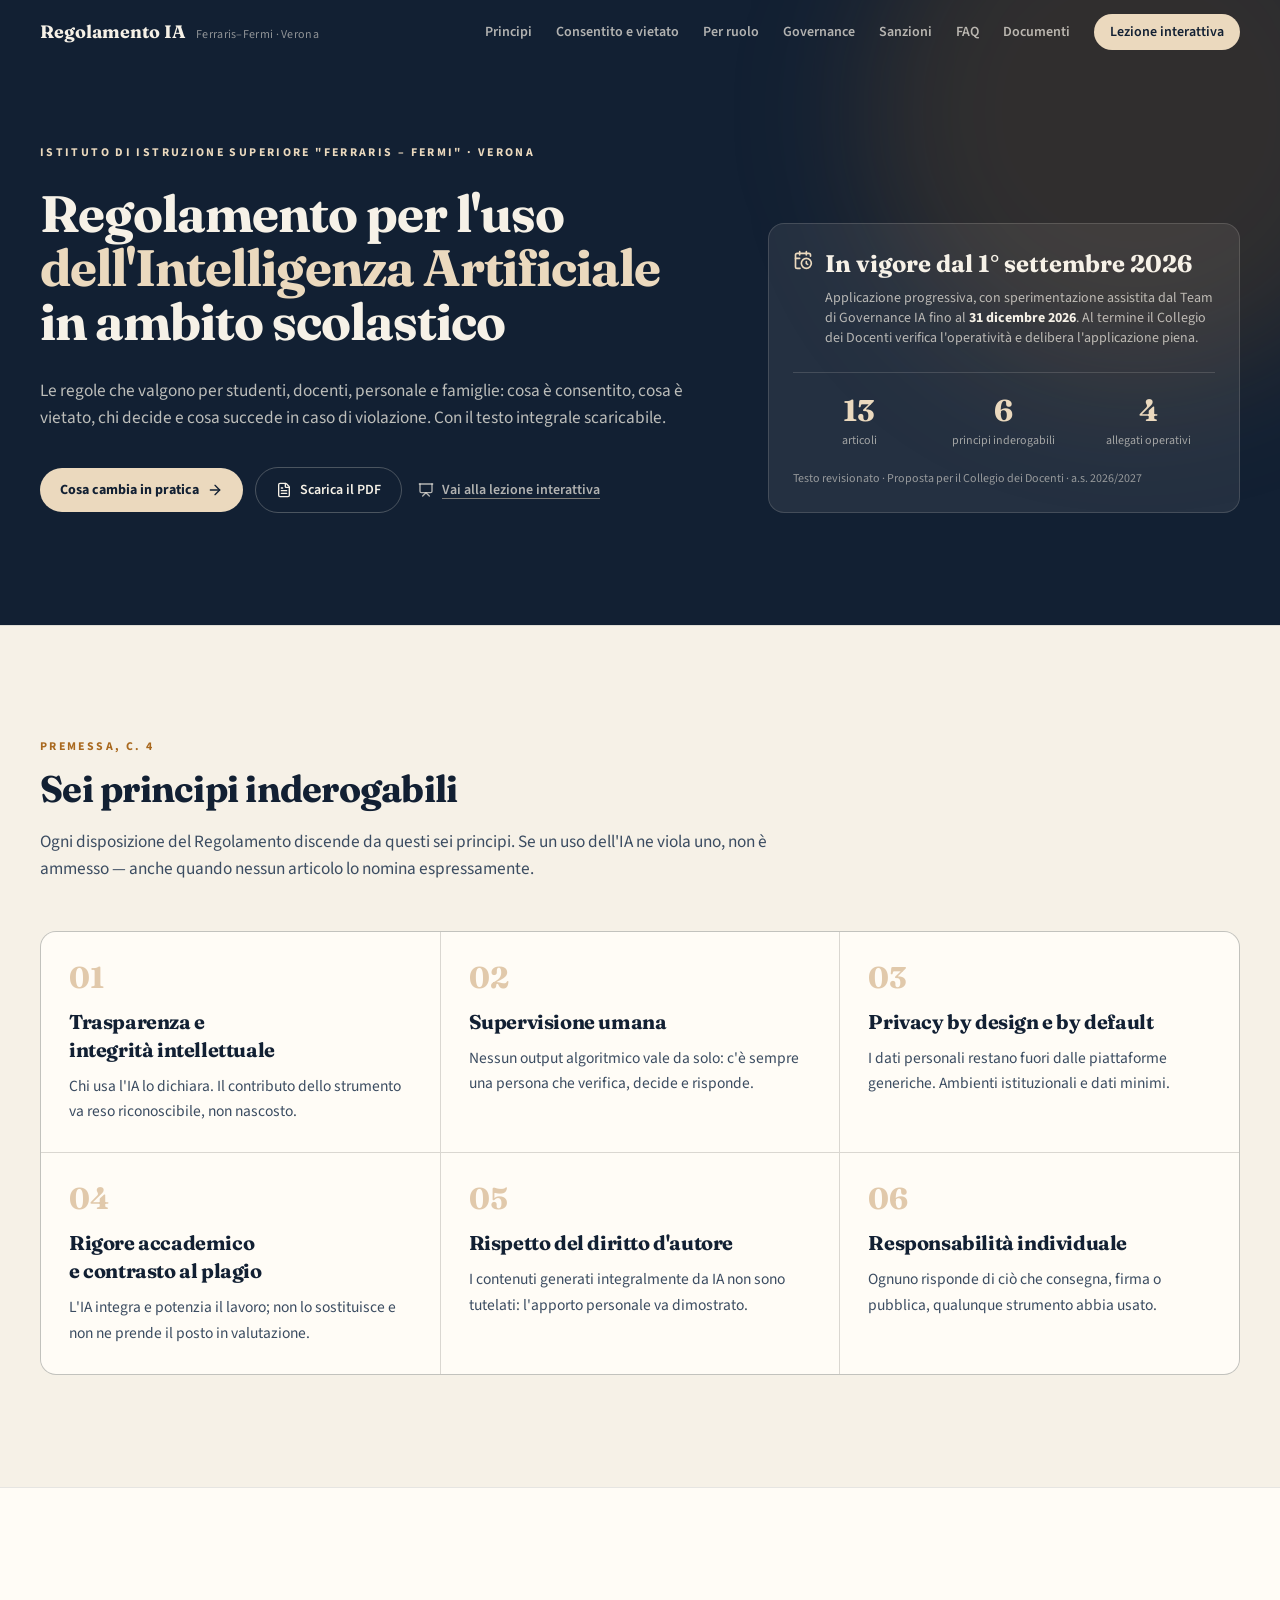
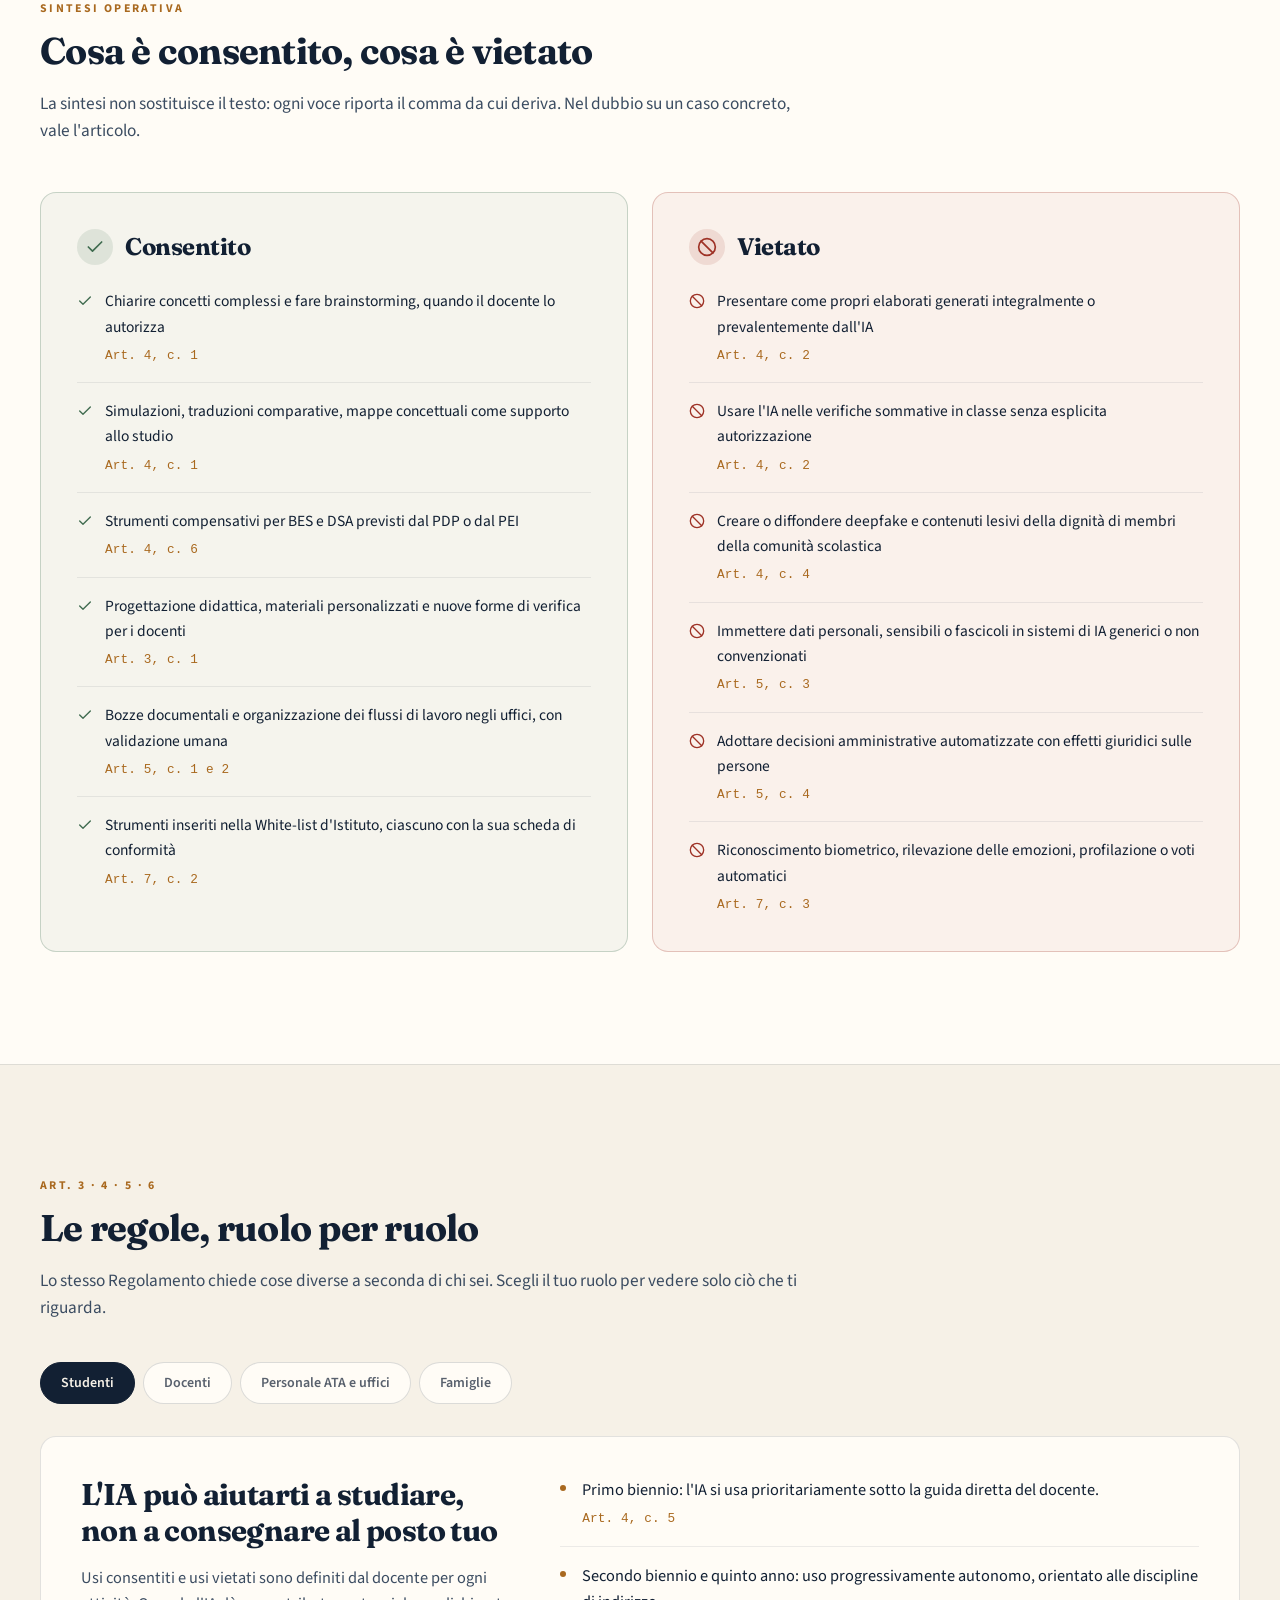
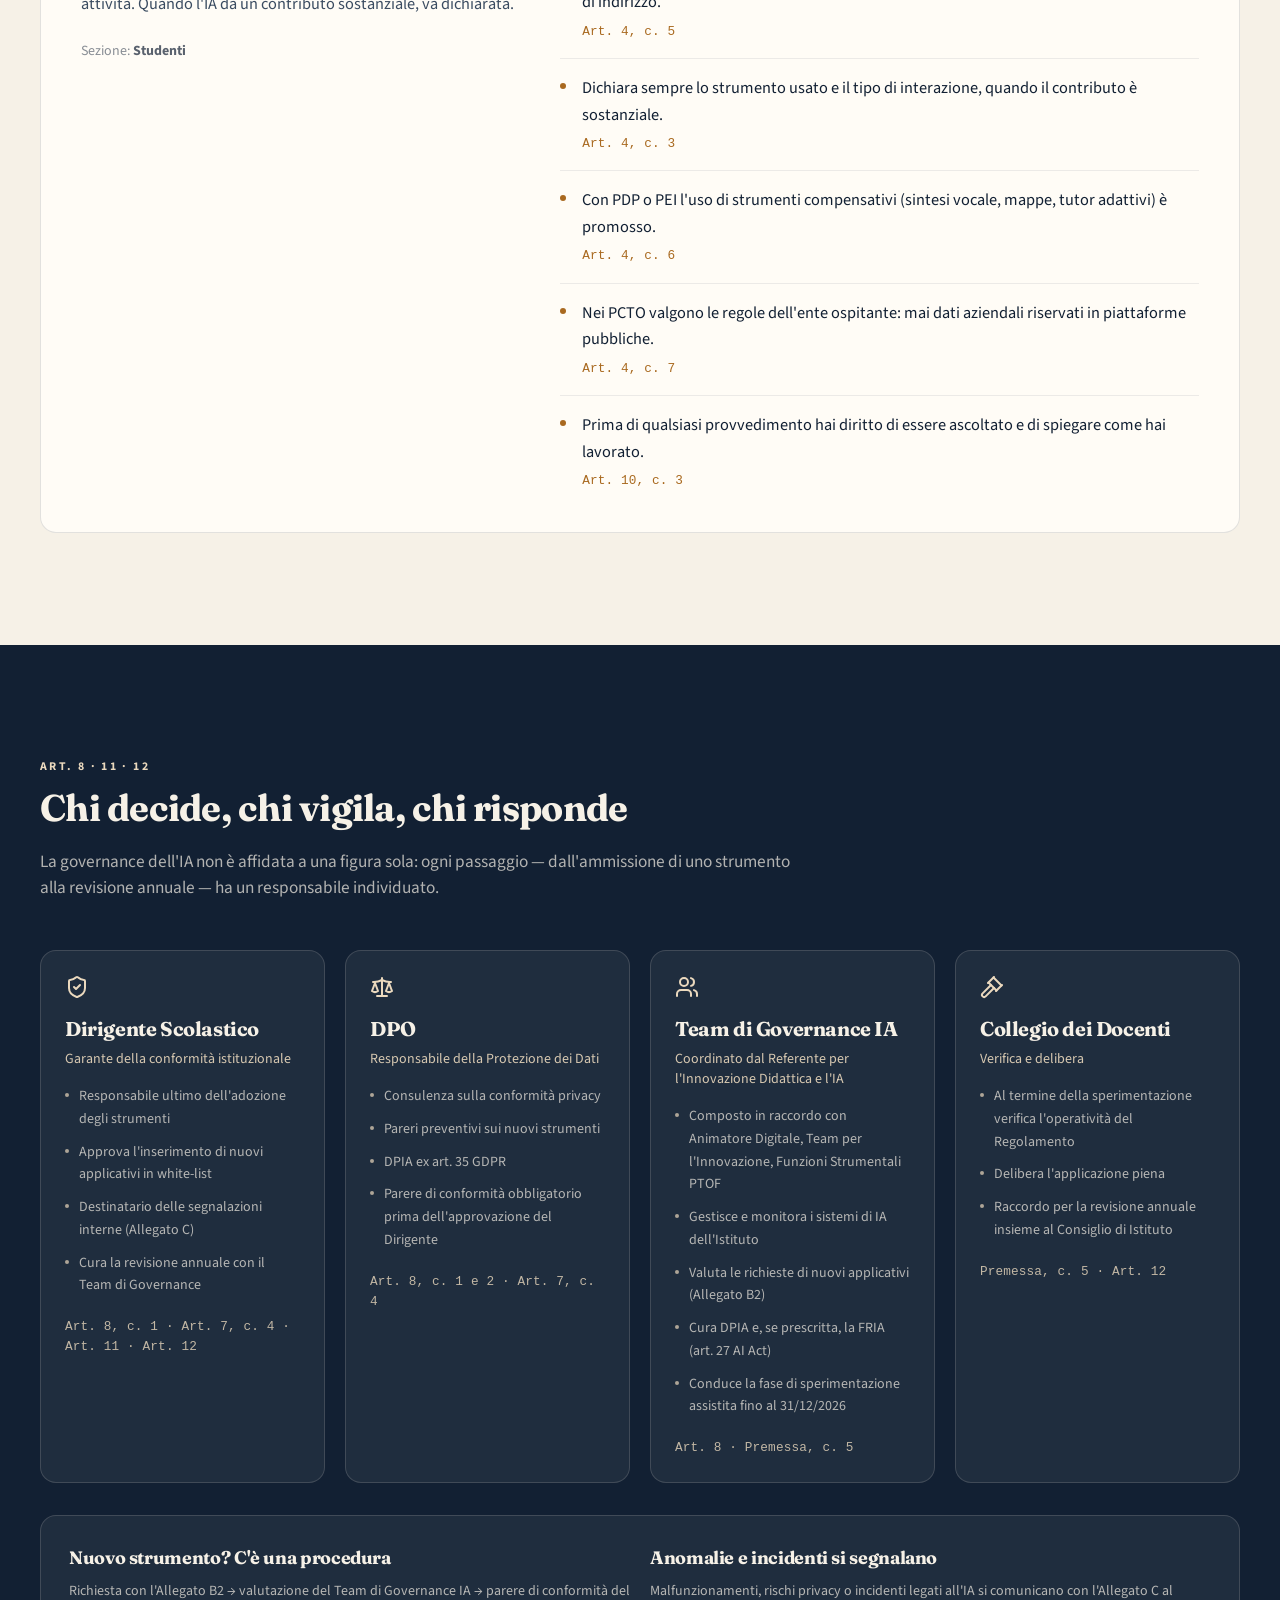
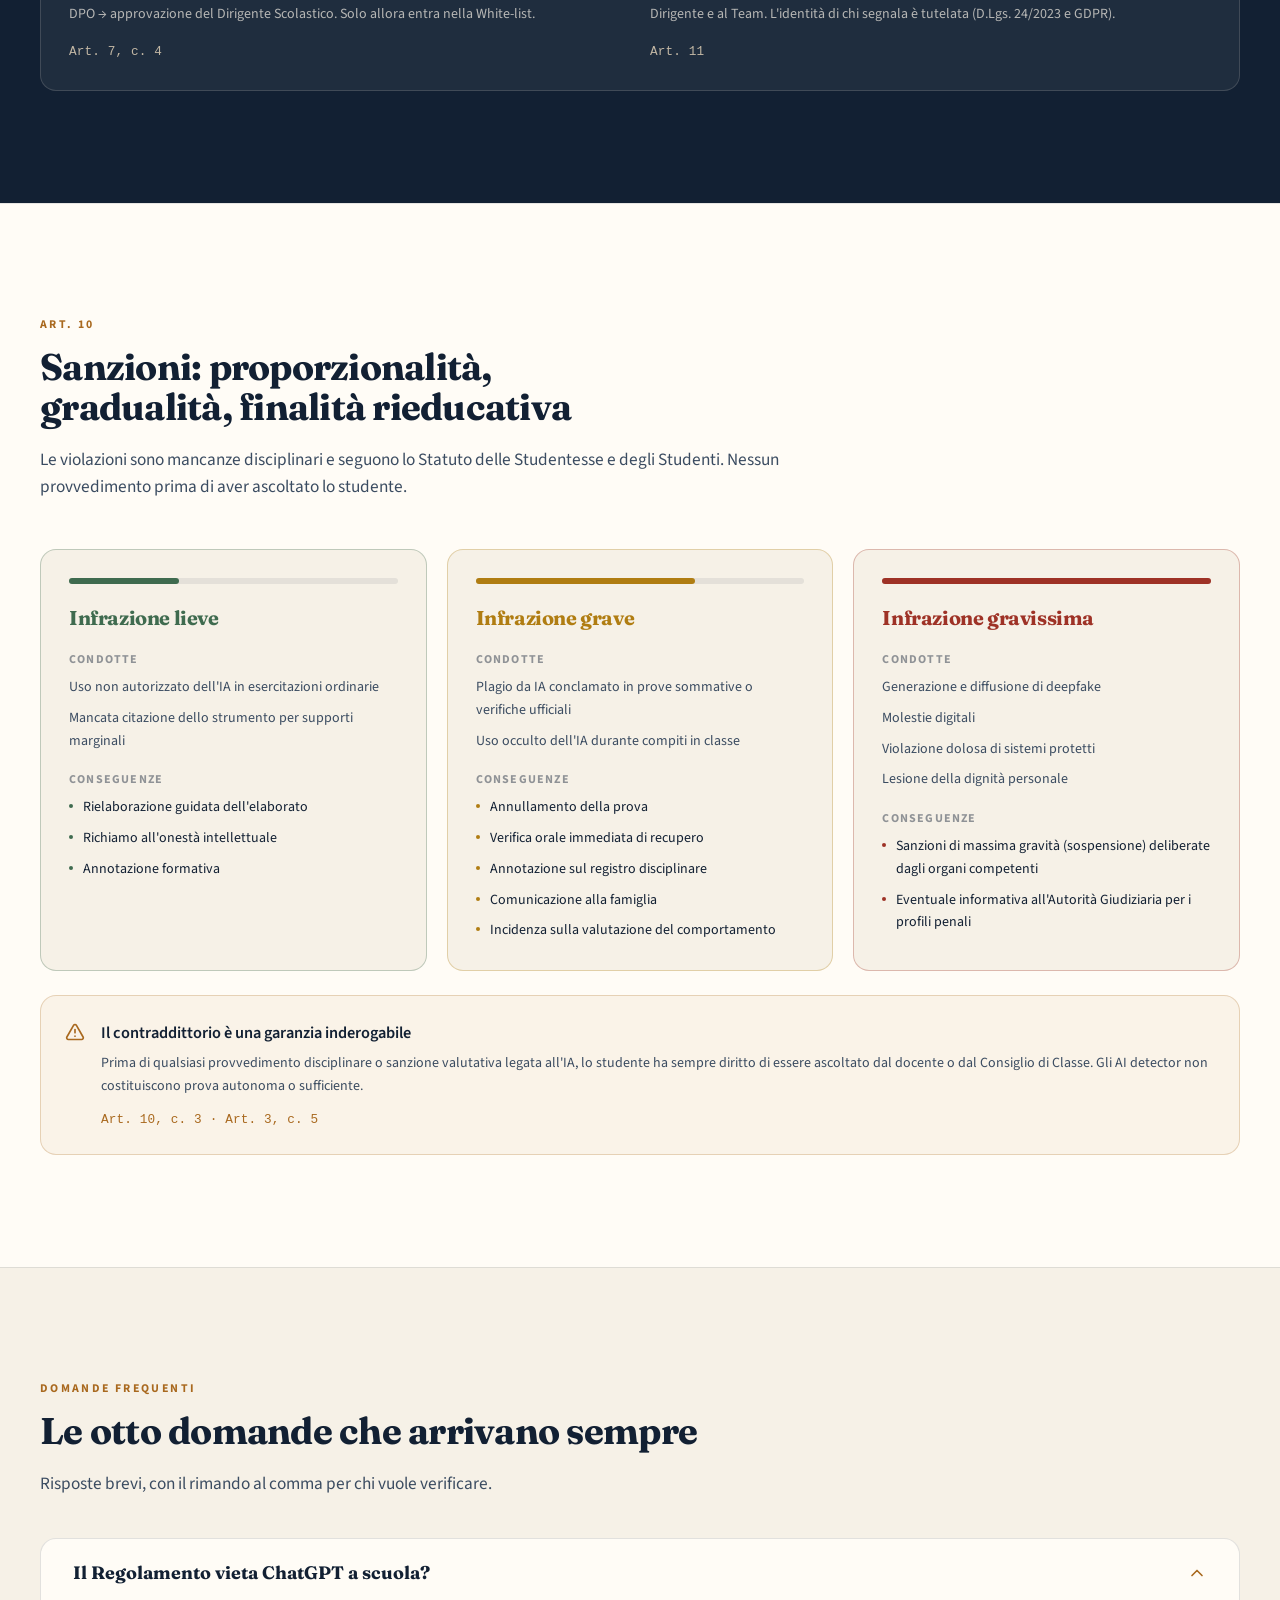
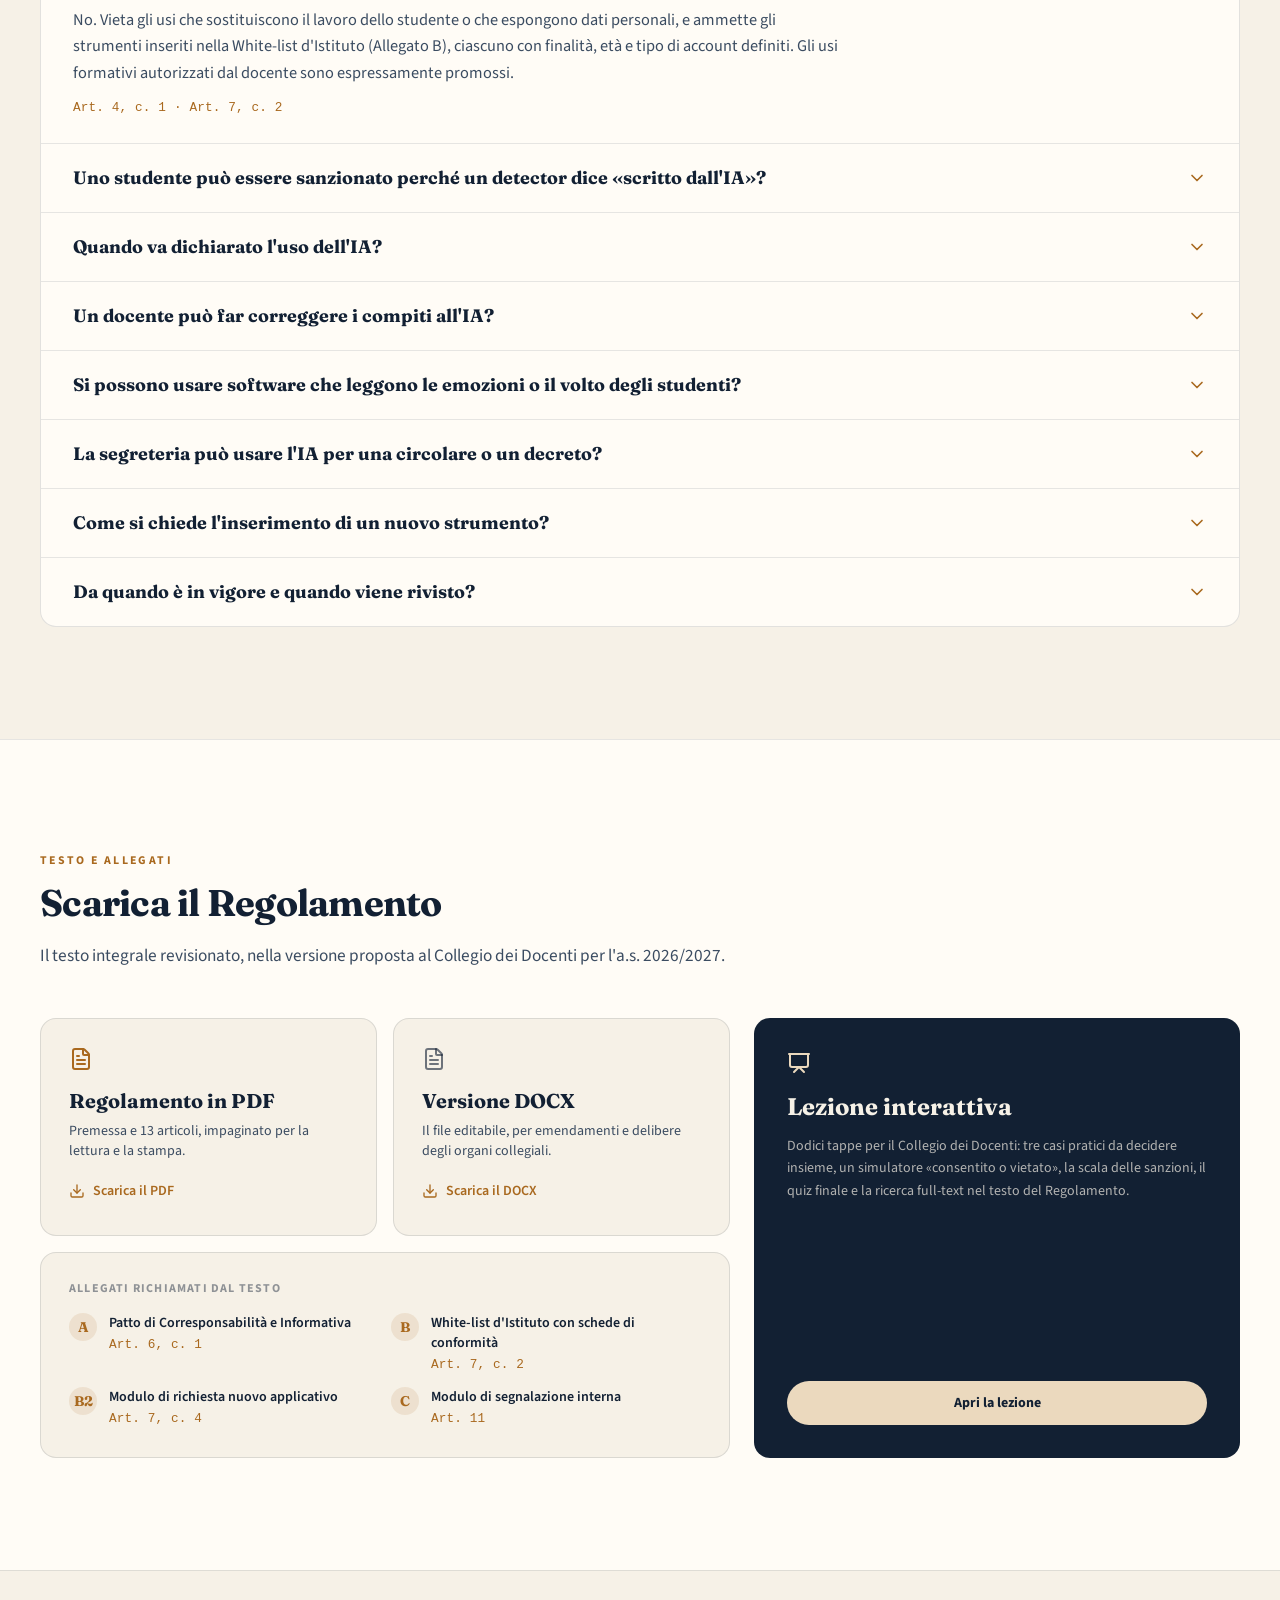
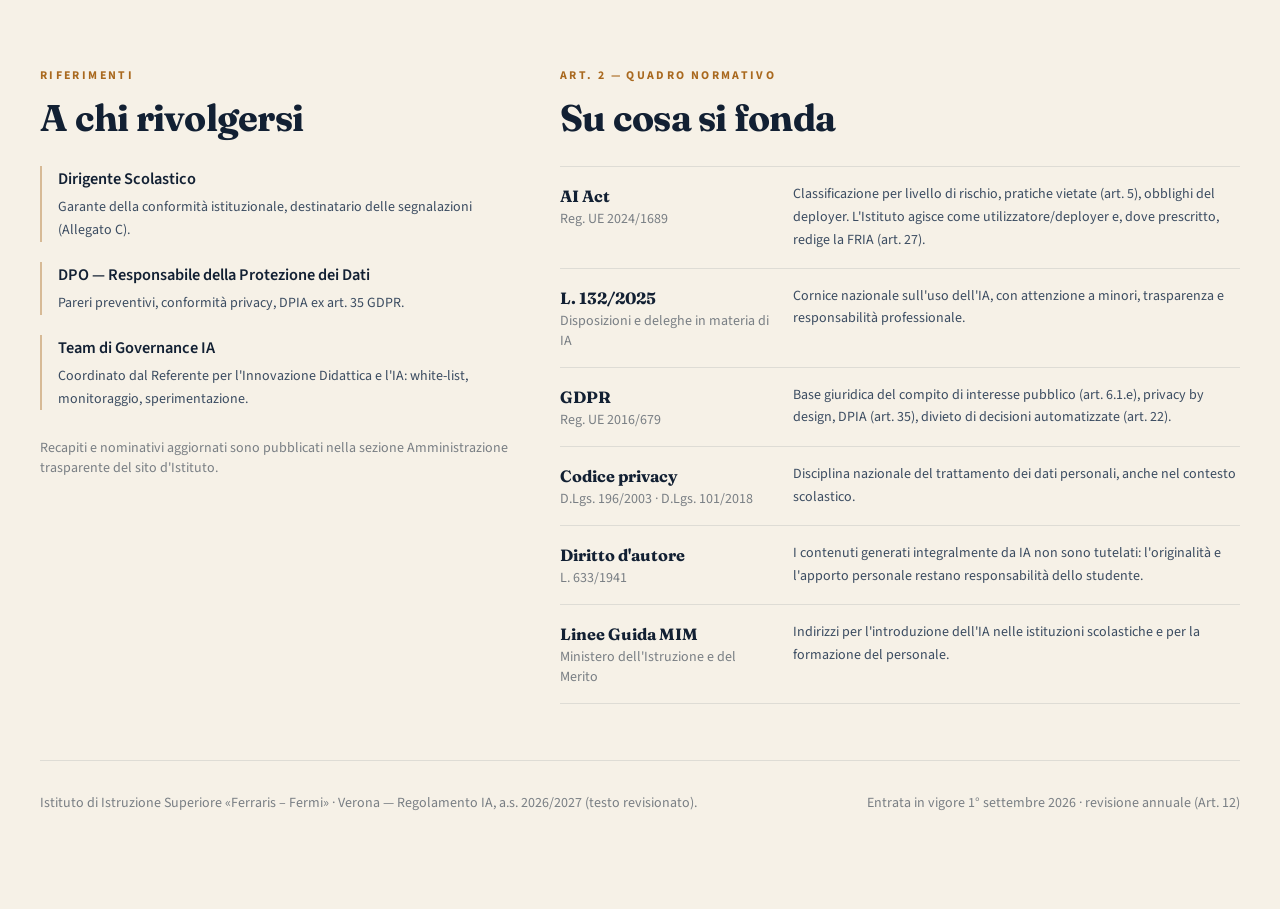
==== index.html @ e959234b "Fix asset paths for GitHub Pages" ====
<!DOCTYPE html><html lang="it"><head>
		<meta charset="UTF-8">
		<meta name="viewport" content="width=device-width, initial-scale=1.0">
		<link rel="icon" href="./favicon.ico">
		<meta property="og:image" content="./og-image.png">
		<meta name="description" content="Lezione interattiva sul Regolamento per l'uso dei sistemi di Intelligenza Artificiale — IIS Ferraris–Fermi, Verona">
		<link rel="preconnect" href="https://fonts.googleapis.com">
		<link rel="preconnect" href="https://fonts.gstatic.com" crossorigin="">
		<link href="https://fonts.googleapis.com/css2?family=Fraunces:opsz,wght@9..144,600;9..144,700;9..144,800&amp;family=Source+Sans+3:ital,wght@0,400;0,600;0,700;1,400&amp;display=swap" rel="stylesheet">
		<title>Regolamento IA in pratica — IIS Ferraris–Fermi</title>
		<script type="module" crossorigin="" src="./assets/index-Dj14GTsh.js"></script>
		<link rel="stylesheet" crossorigin="" href="./assets/index-ComXZmFd.css">
	<script defer="" src="./runable.js" data-hostname="regolam-waibk0n-website" data-url="https://r.lilstts.com/events"></script></head>
	<body>
		<div id="root"></div>
	

</body></html>
---- assets/index-ComXZmFd.css ----
@layer properties{@supports (((-webkit-hyphens:none)) and (not (margin-trim:inline))) or ((-moz-orient:inline) and (not (color:rgb(from red r g b)))){*,:before,:after,::backdrop{--tw-rotate-x:initial;--tw-rotate-y:initial;--tw-rotate-z:initial;--tw-skew-x:initial;--tw-skew-y:initial;--tw-space-y-reverse:0;--tw-divide-y-reverse:0;--tw-border-style:solid;--tw-leading:initial;--tw-font-weight:initial;--tw-tracking:initial;--tw-shadow:0 0 #0000;--tw-shadow-color:initial;--tw-shadow-alpha:100%;--tw-inset-shadow:0 0 #0000;--tw-inset-shadow-color:initial;--tw-inset-shadow-alpha:100%;--tw-ring-color:initial;--tw-ring-shadow:0 0 #0000;--tw-inset-ring-color:initial;--tw-inset-ring-shadow:0 0 #0000;--tw-ring-inset:initial;--tw-ring-offset-width:0px;--tw-ring-offset-color:#fff;--tw-ring-offset-shadow:0 0 #0000;--tw-outline-style:solid;--tw-blur:initial;--tw-brightness:initial;--tw-contrast:initial;--tw-grayscale:initial;--tw-hue-rotate:initial;--tw-invert:initial;--tw-opacity:initial;--tw-saturate:initial;--tw-sepia:initial;--tw-drop-shadow:initial;--tw-drop-shadow-color:initial;--tw-drop-shadow-alpha:100%;--tw-drop-shadow-size:initial;--tw-backdrop-blur:initial;--tw-backdrop-brightness:initial;--tw-backdrop-contrast:initial;--tw-backdrop-grayscale:initial;--tw-backdrop-hue-rotate:initial;--tw-backdrop-invert:initial;--tw-backdrop-opacity:initial;--tw-backdrop-saturate:initial;--tw-backdrop-sepia:initial;--tw-duration:initial;--tw-translate-x:0;--tw-translate-y:0;--tw-translate-z:0;--tw-animation-delay:0s;--tw-animation-direction:normal;--tw-animation-duration:initial;--tw-animation-fill-mode:none;--tw-animation-iteration-count:1;--tw-enter-blur:0;--tw-enter-opacity:1;--tw-enter-rotate:0;--tw-enter-scale:1;--tw-enter-translate-x:0;--tw-enter-translate-y:0;--tw-exit-blur:0;--tw-exit-opacity:1;--tw-exit-rotate:0;--tw-exit-scale:1;--tw-exit-translate-x:0;--tw-exit-translate-y:0}}}@layer theme{:root,:host{--font-sans:"Source Sans 3", ui-sans-serif, system-ui, sans-serif;--font-mono:ui-monospace, SFMono-Regular, Menlo, Monaco, Consolas, "Liberation Mono", "Courier New", monospace;--color-white:#fff;--spacing:.25rem;--container-md:28rem;--container-2xl:42rem;--container-3xl:48rem;--container-7xl:80rem;--text-xs:.75rem;--text-xs--line-height:calc(1 / .75);--text-sm:.875rem;--text-sm--line-height:calc(1.25 / .875);--text-base:1rem;--text-base--line-height: 1.5 ;--text-lg:1.125rem;--text-lg--line-height:calc(1.75 / 1.125);--text-xl:1.25rem;--text-xl--line-height:calc(1.75 / 1.25);--text-2xl:1.5rem;--text-2xl--line-height:calc(2 / 1.5);--text-3xl:1.875rem;--text-3xl--line-height: 1.2 ;--font-weight-medium:500;--font-weight-semibold:600;--font-weight-bold:700;--tracking-wide:.025em;--tracking-wider:.05em;--tracking-widest:.1em;--leading-tight:1.25;--leading-relaxed:1.625;--radius-md:.375rem;--radius-lg:.5rem;--radius-xl:.75rem;--radius-2xl:1rem;--blur-sm:8px;--blur-md:12px;--blur-3xl:64px;--default-transition-duration:.15s;--default-transition-timing-function:cubic-bezier(.4, 0, .2, 1);--default-font-family:var(--font-sans);--default-mono-font-family:var(--font-mono);--color-ink:#122033;--color-ink-soft:#3b4c61;--color-paper:#f6f1e7;--color-paper-raised:#fffcf6;--color-brass:#a9691f;--color-brass-soft:#ebd9be;--color-sage:#3f6b4f;--color-clay:#9e3226;--color-amber:#b07d12;--font-display:"Fraunces", ui-serif, Georgia, serif}}@layer base{*,:after,:before,::backdrop{box-sizing:border-box;border:0 solid;margin:0;padding:0}::file-selector-button{box-sizing:border-box;border:0 solid;margin:0;padding:0}html,:host{-webkit-text-size-adjust:100%;tab-size:4;line-height:1.5;font-family:var(--default-font-family,ui-sans-serif, system-ui, sans-serif, "Apple Color Emoji", "Segoe UI Emoji", "Segoe UI Symbol", "Noto Color Emoji");font-feature-settings:var(--default-font-feature-settings,normal);font-variation-settings:var(--default-font-variation-settings,normal);-webkit-tap-highlight-color:transparent}hr{height:0;color:inherit;border-top-width:1px}abbr:where([title]){-webkit-text-decoration:underline dotted;text-decoration:underline dotted}h1,h2,h3,h4,h5,h6{font-size:inherit;font-weight:inherit}a{color:inherit;-webkit-text-decoration:inherit;text-decoration:inherit}b,strong{font-weight:bolder}code,kbd,samp,pre{font-family:var(--default-mono-font-family,ui-monospace, SFMono-Regular, Menlo, Monaco, Consolas, "Liberation Mono", "Courier New", monospace);font-feature-settings:var(--default-mono-font-feature-settings,normal);font-variation-settings:var(--default-mono-font-variation-settings,normal);font-size:1em}small{font-size:80%}sub,sup{vertical-align:baseline;font-size:75%;line-height:0;position:relative}sub{bottom:-.25em}sup{top:-.5em}table{text-indent:0;border-color:inherit;border-collapse:collapse}:-moz-focusring{outline:auto}progress{vertical-align:baseline}summary{display:list-item}ol,ul,menu{list-style:none}img,svg,video,canvas,audio,iframe,embed,object{vertical-align:middle;display:block}img,video{max-width:100%;height:auto}button,input,select,optgroup,textarea{font:inherit;font-feature-settings:inherit;font-variation-settings:inherit;letter-spacing:inherit;color:inherit;opacity:1;background-color:#0000;border-radius:0}::file-selector-button{font:inherit;font-feature-settings:inherit;font-variation-settings:inherit;letter-spacing:inherit;color:inherit;opacity:1;background-color:#0000;border-radius:0}:where(select:is([multiple],[size])) optgroup{font-weight:bolder}:where(select:is([multiple],[size])) optgroup option{padding-inline-start:20px}::file-selector-button{margin-inline-end:4px}::placeholder{opacity:1}@supports (not ((-webkit-appearance:-apple-pay-button))) or (contain-intrinsic-size:1px){::placeholder{color:currentColor}@supports (color:color-mix(in lab,red,red)){::placeholder{color:color-mix(in oklab,currentcolor 50%,transparent)}}}textarea{resize:vertical}::-webkit-search-decoration{-webkit-appearance:none}::-webkit-date-and-time-value{min-height:1lh;text-align:inherit}::-webkit-datetime-edit{display:inline-flex}::-webkit-datetime-edit-fields-wrapper{padding:0}::-webkit-datetime-edit{padding-block:0}::-webkit-datetime-edit-year-field{padding-block:0}::-webkit-datetime-edit-month-field{padding-block:0}::-webkit-datetime-edit-day-field{padding-block:0}::-webkit-datetime-edit-hour-field{padding-block:0}::-webkit-datetime-edit-minute-field{padding-block:0}::-webkit-datetime-edit-second-field{padding-block:0}::-webkit-datetime-edit-millisecond-field{padding-block:0}::-webkit-datetime-edit-meridiem-field{padding-block:0}::-webkit-calendar-picker-indicator{line-height:1}:-moz-ui-invalid{box-shadow:none}button,input:where([type=button],[type=reset],[type=submit]){appearance:button}::file-selector-button{appearance:button}::-webkit-inner-spin-button{height:auto}::-webkit-outer-spin-button{height:auto}[hidden]:where(:not([hidden=until-found])){display:none!important}*{border-color:#1220331f}@supports (color:color-mix(in lab,red,red)){*{border-color:color-mix(in oklab,var(--color-ink) 12%,transparent)}}html,body,#root{height:100%}body{background-color:var(--color-paper);color:var(--color-ink);font-family:var(--font-sans);-webkit-font-smoothing:antialiased;font-size:clamp(1.02rem,1.1vw,1.28rem);line-height:1.55}h1,h2,h3{font-family:var(--font-display);letter-spacing:-.015em;text-wrap:balance;font-weight:700;line-height:1.04}button{cursor:pointer}::selection{background:var(--color-brass-soft)}}@layer components;@layer utilities{.pointer-events-none{pointer-events:none}.visible{visibility:visible}.sr-only{clip-path:inset(50%);white-space:nowrap;border-width:0;width:1px;height:1px;margin:-1px;padding:0;position:absolute;overflow:hidden}.absolute{position:absolute}.fixed{position:fixed}.relative{position:relative}.static{position:static}.inset-0{inset:calc(var(--spacing) * 0)}.inset-x-0{inset-inline:calc(var(--spacing) * 0)}.start{inset-inline-start:var(--spacing)}.-top-40{top:calc(var(--spacing) * -40)}.top-0{top:calc(var(--spacing) * 0)}.-right-32{right:calc(var(--spacing) * -32)}.z-10{z-index:10}.z-20{z-index:20}.z-30{z-index:30}.z-50{z-index:50}.z-60{z-index:60}.mx-auto{margin-inline:auto}.mt-0\.5{margin-top:calc(var(--spacing) * .5)}.mt-1{margin-top:calc(var(--spacing) * 1)}.mt-1\.5{margin-top:calc(var(--spacing) * 1.5)}.mt-2{margin-top:calc(var(--spacing) * 2)}.mt-2\.5{margin-top:calc(var(--spacing) * 2.5)}.mt-3{margin-top:calc(var(--spacing) * 3)}.mt-4{margin-top:calc(var(--spacing) * 4)}.mt-5{margin-top:calc(var(--spacing) * 5)}.mt-6{margin-top:calc(var(--spacing) * 6)}.mt-7{margin-top:calc(var(--spacing) * 7)}.mt-8{margin-top:calc(var(--spacing) * 8)}.mt-9{margin-top:calc(var(--spacing) * 9)}.mt-10{margin-top:calc(var(--spacing) * 10)}.mt-12{margin-top:calc(var(--spacing) * 12)}.mt-14{margin-top:calc(var(--spacing) * 14)}.mb-1\.5{margin-bottom:calc(var(--spacing) * 1.5)}.mb-4{margin-bottom:calc(var(--spacing) * 4)}.block{display:block}.flex{display:flex}.grid{display:grid}.hidden{display:none}.inline-flex{display:inline-flex}.size-1{width:calc(var(--spacing) * 1);height:calc(var(--spacing) * 1)}.size-1\.5{width:calc(var(--spacing) * 1.5);height:calc(var(--spacing) * 1.5)}.size-3\.5{width:calc(var(--spacing) * 3.5);height:calc(var(--spacing) * 3.5)}.size-4{width:calc(var(--spacing) * 4);height:calc(var(--spacing) * 4)}.size-5{width:calc(var(--spacing) * 5);height:calc(var(--spacing) * 5)}.size-6{width:calc(var(--spacing) * 6);height:calc(var(--spacing) * 6)}.size-7{width:calc(var(--spacing) * 7);height:calc(var(--spacing) * 7)}.size-8{width:calc(var(--spacing) * 8);height:calc(var(--spacing) * 8)}.size-9{width:calc(var(--spacing) * 9);height:calc(var(--spacing) * 9)}.size-10{width:calc(var(--spacing) * 10);height:calc(var(--spacing) * 10)}.size-\[34rem\]{width:34rem;height:34rem}.h-1\.5{height:calc(var(--spacing) * 1.5)}.h-3{height:calc(var(--spacing) * 3)}.h-8{height:calc(var(--spacing) * 8)}.h-9{height:calc(var(--spacing) * 9)}.h-10{height:calc(var(--spacing) * 10)}.h-full{height:100%}.max-h-full{max-height:100%}.min-h-full{min-height:100%}.min-h-screen{min-height:100vh}.w-1\/3{width:33.3333%}.w-2\/3{width:66.6667%}.w-7{width:calc(var(--spacing) * 7)}.w-full{width:100%}.max-w-2xl{max-width:var(--container-2xl)}.max-w-3xl{max-width:var(--container-3xl)}.max-w-7xl{max-width:var(--container-7xl)}.max-w-\[1200px\]{max-width:1200px}.max-w-md{max-width:var(--container-md)}.flex-1{flex:1}.flex-shrink{flex-shrink:1}.shrink-0{flex-shrink:0}.rotate-180{rotate:180deg}.transform{transform:var(--tw-rotate-x,) var(--tw-rotate-y,) var(--tw-rotate-z,) var(--tw-skew-x,) var(--tw-skew-y,)}.cursor-default{cursor:default}.grid-cols-3{grid-template-columns:repeat(3,minmax(0,1fr))}.flex-col{flex-direction:column}.flex-wrap{flex-wrap:wrap}.place-items-center{place-items:center}.items-baseline{align-items:baseline}.items-center{align-items:center}.items-start{align-items:flex-start}.justify-between{justify-content:space-between}.justify-center{justify-content:center}.justify-end{justify-content:flex-end}.gap-1\.5{gap:calc(var(--spacing) * 1.5)}.gap-2{gap:calc(var(--spacing) * 2)}.gap-2\.5{gap:calc(var(--spacing) * 2.5)}.gap-3{gap:calc(var(--spacing) * 3)}.gap-4{gap:calc(var(--spacing) * 4)}.gap-5{gap:calc(var(--spacing) * 5)}.gap-6{gap:calc(var(--spacing) * 6)}.gap-8{gap:calc(var(--spacing) * 8)}.gap-10{gap:calc(var(--spacing) * 10)}.gap-12{gap:calc(var(--spacing) * 12)}.gap-px{gap:1px}:where(.space-y-1\.5>:not(:last-child)){--tw-space-y-reverse:0;margin-block-start:calc(calc(var(--spacing) * 1.5) * var(--tw-space-y-reverse));margin-block-end:calc(calc(var(--spacing) * 1.5) * calc(1 - var(--tw-space-y-reverse)))}:where(.space-y-2>:not(:last-child)){--tw-space-y-reverse:0;margin-block-start:calc(calc(var(--spacing) * 2) * var(--tw-space-y-reverse));margin-block-end:calc(calc(var(--spacing) * 2) * calc(1 - var(--tw-space-y-reverse)))}:where(.space-y-2\.5>:not(:last-child)){--tw-space-y-reverse:0;margin-block-start:calc(calc(var(--spacing) * 2.5) * var(--tw-space-y-reverse));margin-block-end:calc(calc(var(--spacing) * 2.5) * calc(1 - var(--tw-space-y-reverse)))}:where(.space-y-3>:not(:last-child)){--tw-space-y-reverse:0;margin-block-start:calc(calc(var(--spacing) * 3) * var(--tw-space-y-reverse));margin-block-end:calc(calc(var(--spacing) * 3) * calc(1 - var(--tw-space-y-reverse)))}:where(.space-y-4>:not(:last-child)){--tw-space-y-reverse:0;margin-block-start:calc(calc(var(--spacing) * 4) * var(--tw-space-y-reverse));margin-block-end:calc(calc(var(--spacing) * 4) * calc(1 - var(--tw-space-y-reverse)))}:where(.space-y-5>:not(:last-child)){--tw-space-y-reverse:0;margin-block-start:calc(calc(var(--spacing) * 5) * var(--tw-space-y-reverse));margin-block-end:calc(calc(var(--spacing) * 5) * calc(1 - var(--tw-space-y-reverse)))}:where(.divide-y>:not(:last-child)){--tw-divide-y-reverse:0;border-bottom-style:var(--tw-border-style);border-top-style:var(--tw-border-style);border-top-width:calc(1px * var(--tw-divide-y-reverse));border-bottom-width:calc(1px * calc(1 - var(--tw-divide-y-reverse)))}:where(.divide-ink\/10>:not(:last-child)){border-color:#1220331a}@supports (color:color-mix(in lab,red,red)){:where(.divide-ink\/10>:not(:last-child)){border-color:color-mix(in oklab,var(--color-ink) 10%,transparent)}}.overflow-hidden{overflow:hidden}.overflow-y-auto{overflow-y:auto}.rounded{border-radius:.25rem}.rounded-2xl{border-radius:var(--radius-2xl)}.rounded-full{border-radius:3.40282e38px}.rounded-lg{border-radius:var(--radius-lg)}.rounded-md{border-radius:var(--radius-md)}.rounded-xl{border-radius:var(--radius-xl)}.rounded-r-lg{border-top-right-radius:var(--radius-lg);border-bottom-right-radius:var(--radius-lg)}.border{border-style:var(--tw-border-style);border-width:1px}.border-2{border-style:var(--tw-border-style);border-width:2px}.border-y{border-block-style:var(--tw-border-style);border-block-width:1px}.border-t{border-top-style:var(--tw-border-style);border-top-width:1px}.border-b{border-bottom-style:var(--tw-border-style);border-bottom-width:1px}.border-l-2{border-left-style:var(--tw-border-style);border-left-width:2px}.border-l-4{border-left-style:var(--tw-border-style);border-left-width:4px}.border-amber{border-color:var(--color-amber)}.border-amber\/30{border-color:#b07d124d}@supports (color:color-mix(in lab,red,red)){.border-amber\/30{border-color:color-mix(in oklab,var(--color-amber) 30%,transparent)}}.border-amber\/55{border-color:#b07d128c}@supports (color:color-mix(in lab,red,red)){.border-amber\/55{border-color:color-mix(in oklab,var(--color-amber) 55%,transparent)}}.border-brass{border-color:var(--color-brass)}.border-brass\/25{border-color:#a9691f40}@supports (color:color-mix(in lab,red,red)){.border-brass\/25{border-color:color-mix(in oklab,var(--color-brass) 25%,transparent)}}.border-brass\/30{border-color:#a9691f4d}@supports (color:color-mix(in lab,red,red)){.border-brass\/30{border-color:color-mix(in oklab,var(--color-brass) 30%,transparent)}}.border-brass\/35{border-color:#a9691f59}@supports (color:color-mix(in lab,red,red)){.border-brass\/35{border-color:color-mix(in oklab,var(--color-brass) 35%,transparent)}}.border-brass\/40{border-color:#a9691f66}@supports (color:color-mix(in lab,red,red)){.border-brass\/40{border-color:color-mix(in oklab,var(--color-brass) 40%,transparent)}}.border-clay{border-color:var(--color-clay)}.border-clay\/25{border-color:#9e322640}@supports (color:color-mix(in lab,red,red)){.border-clay\/25{border-color:color-mix(in oklab,var(--color-clay) 25%,transparent)}}.border-clay\/30{border-color:#9e32264d}@supports (color:color-mix(in lab,red,red)){.border-clay\/30{border-color:color-mix(in oklab,var(--color-clay) 30%,transparent)}}.border-clay\/55{border-color:#9e32268c}@supports (color:color-mix(in lab,red,red)){.border-clay\/55{border-color:color-mix(in oklab,var(--color-clay) 55%,transparent)}}.border-clay\/60{border-color:#9e322699}@supports (color:color-mix(in lab,red,red)){.border-clay\/60{border-color:color-mix(in oklab,var(--color-clay) 60%,transparent)}}.border-current\/30{border-color:currentColor}@supports (color:color-mix(in lab,red,red)){.border-current\/30{border-color:color-mix(in oklab,currentcolor 30%,transparent)}}.border-ink{border-color:var(--color-ink)}.border-ink\/8{border-color:#12203314}@supports (color:color-mix(in lab,red,red)){.border-ink\/8{border-color:color-mix(in oklab,var(--color-ink) 8%,transparent)}}.border-ink\/10{border-color:#1220331a}@supports (color:color-mix(in lab,red,red)){.border-ink\/10{border-color:color-mix(in oklab,var(--color-ink) 10%,transparent)}}.border-ink\/12{border-color:#1220331f}@supports (color:color-mix(in lab,red,red)){.border-ink\/12{border-color:color-mix(in oklab,var(--color-ink) 12%,transparent)}}.border-ink\/15{border-color:#12203326}@supports (color:color-mix(in lab,red,red)){.border-ink\/15{border-color:color-mix(in oklab,var(--color-ink) 15%,transparent)}}.border-paper\/12{border-color:#f6f1e71f}@supports (color:color-mix(in lab,red,red)){.border-paper\/12{border-color:color-mix(in oklab,var(--color-paper) 12%,transparent)}}.border-paper\/15{border-color:#f6f1e726}@supports (color:color-mix(in lab,red,red)){.border-paper\/15{border-color:color-mix(in oklab,var(--color-paper) 15%,transparent)}}.border-paper\/20{border-color:#f6f1e733}@supports (color:color-mix(in lab,red,red)){.border-paper\/20{border-color:color-mix(in oklab,var(--color-paper) 20%,transparent)}}.border-paper\/25{border-color:#f6f1e740}@supports (color:color-mix(in lab,red,red)){.border-paper\/25{border-color:color-mix(in oklab,var(--color-paper) 25%,transparent)}}.border-paper\/30{border-color:#f6f1e74d}@supports (color:color-mix(in lab,red,red)){.border-paper\/30{border-color:color-mix(in oklab,var(--color-paper) 30%,transparent)}}.border-sage{border-color:var(--color-sage)}.border-sage\/25{border-color:#3f6b4f40}@supports (color:color-mix(in lab,red,red)){.border-sage\/25{border-color:color-mix(in oklab,var(--color-sage) 25%,transparent)}}.border-sage\/30{border-color:#3f6b4f4d}@supports (color:color-mix(in lab,red,red)){.border-sage\/30{border-color:color-mix(in oklab,var(--color-sage) 30%,transparent)}}.border-sage\/50{border-color:#3f6b4f80}@supports (color:color-mix(in lab,red,red)){.border-sage\/50{border-color:color-mix(in oklab,var(--color-sage) 50%,transparent)}}.border-sage\/55{border-color:#3f6b4f8c}@supports (color:color-mix(in lab,red,red)){.border-sage\/55{border-color:color-mix(in oklab,var(--color-sage) 55%,transparent)}}.border-transparent{border-color:#0000}.border-l-amber{border-left-color:var(--color-amber)}.border-l-brass{border-left-color:var(--color-brass)}.border-l-clay{border-left-color:var(--color-clay)}.border-l-sage{border-left-color:var(--color-sage)}.bg-amber{background-color:var(--color-amber)}.bg-amber\/8{background-color:#b07d1214}@supports (color:color-mix(in lab,red,red)){.bg-amber\/8{background-color:color-mix(in oklab,var(--color-amber) 8%,transparent)}}.bg-amber\/20{background-color:#b07d1233}@supports (color:color-mix(in lab,red,red)){.bg-amber\/20{background-color:color-mix(in oklab,var(--color-amber) 20%,transparent)}}.bg-brass{background-color:var(--color-brass)}.bg-brass-soft{background-color:var(--color-brass-soft)}.bg-brass-soft\/70{background-color:#ebd9beb3}@supports (color:color-mix(in lab,red,red)){.bg-brass-soft\/70{background-color:color-mix(in oklab,var(--color-brass-soft) 70%,transparent)}}.bg-brass-soft\/95{background-color:#ebd9bef2}@supports (color:color-mix(in lab,red,red)){.bg-brass-soft\/95{background-color:color-mix(in oklab,var(--color-brass-soft) 95%,transparent)}}.bg-brass\/6{background-color:#a9691f0f}@supports (color:color-mix(in lab,red,red)){.bg-brass\/6{background-color:color-mix(in oklab,var(--color-brass) 6%,transparent)}}.bg-brass\/8{background-color:#a9691f14}@supports (color:color-mix(in lab,red,red)){.bg-brass\/8{background-color:color-mix(in oklab,var(--color-brass) 8%,transparent)}}.bg-brass\/10{background-color:#a9691f1a}@supports (color:color-mix(in lab,red,red)){.bg-brass\/10{background-color:color-mix(in oklab,var(--color-brass) 10%,transparent)}}.bg-brass\/12{background-color:#a9691f1f}@supports (color:color-mix(in lab,red,red)){.bg-brass\/12{background-color:color-mix(in oklab,var(--color-brass) 12%,transparent)}}.bg-brass\/15{background-color:#a9691f26}@supports (color:color-mix(in lab,red,red)){.bg-brass\/15{background-color:color-mix(in oklab,var(--color-brass) 15%,transparent)}}.bg-brass\/20{background-color:#a9691f33}@supports (color:color-mix(in lab,red,red)){.bg-brass\/20{background-color:color-mix(in oklab,var(--color-brass) 20%,transparent)}}.bg-brass\/25{background-color:#a9691f40}@supports (color:color-mix(in lab,red,red)){.bg-brass\/25{background-color:color-mix(in oklab,var(--color-brass) 25%,transparent)}}.bg-clay{background-color:var(--color-clay)}.bg-clay\/5{background-color:#9e32260d}@supports (color:color-mix(in lab,red,red)){.bg-clay\/5{background-color:color-mix(in oklab,var(--color-clay) 5%,transparent)}}.bg-clay\/8{background-color:#9e322614}@supports (color:color-mix(in lab,red,red)){.bg-clay\/8{background-color:color-mix(in oklab,var(--color-clay) 8%,transparent)}}.bg-clay\/12{background-color:#9e32261f}@supports (color:color-mix(in lab,red,red)){.bg-clay\/12{background-color:color-mix(in oklab,var(--color-clay) 12%,transparent)}}.bg-clay\/15{background-color:#9e322626}@supports (color:color-mix(in lab,red,red)){.bg-clay\/15{background-color:color-mix(in oklab,var(--color-clay) 15%,transparent)}}.bg-clay\/20{background-color:#9e322633}@supports (color:color-mix(in lab,red,red)){.bg-clay\/20{background-color:color-mix(in oklab,var(--color-clay) 20%,transparent)}}.bg-ink{background-color:var(--color-ink)}.bg-ink\/8{background-color:#12203314}@supports (color:color-mix(in lab,red,red)){.bg-ink\/8{background-color:color-mix(in oklab,var(--color-ink) 8%,transparent)}}.bg-ink\/10{background-color:#1220331a}@supports (color:color-mix(in lab,red,red)){.bg-ink\/10{background-color:color-mix(in oklab,var(--color-ink) 10%,transparent)}}.bg-ink\/12{background-color:#1220331f}@supports (color:color-mix(in lab,red,red)){.bg-ink\/12{background-color:color-mix(in oklab,var(--color-ink) 12%,transparent)}}.bg-ink\/35{background-color:#12203359}@supports (color:color-mix(in lab,red,red)){.bg-ink\/35{background-color:color-mix(in oklab,var(--color-ink) 35%,transparent)}}.bg-ink\/45{background-color:#12203373}@supports (color:color-mix(in lab,red,red)){.bg-ink\/45{background-color:color-mix(in oklab,var(--color-ink) 45%,transparent)}}.bg-ink\/55{background-color:#1220338c}@supports (color:color-mix(in lab,red,red)){.bg-ink\/55{background-color:color-mix(in oklab,var(--color-ink) 55%,transparent)}}.bg-paper{background-color:var(--color-paper)}.bg-paper-raised{background-color:var(--color-paper-raised)}.bg-paper-raised\/55{background-color:#fffcf68c}@supports (color:color-mix(in lab,red,red)){.bg-paper-raised\/55{background-color:color-mix(in oklab,var(--color-paper-raised) 55%,transparent)}}.bg-paper-raised\/60{background-color:#fffcf699}@supports (color:color-mix(in lab,red,red)){.bg-paper-raised\/60{background-color:color-mix(in oklab,var(--color-paper-raised) 60%,transparent)}}.bg-paper\/4{background-color:#f6f1e70a}@supports (color:color-mix(in lab,red,red)){.bg-paper\/4{background-color:color-mix(in oklab,var(--color-paper) 4%,transparent)}}.bg-paper\/6{background-color:#f6f1e70f}@supports (color:color-mix(in lab,red,red)){.bg-paper\/6{background-color:color-mix(in oklab,var(--color-paper) 6%,transparent)}}.bg-paper\/8{background-color:#f6f1e714}@supports (color:color-mix(in lab,red,red)){.bg-paper\/8{background-color:color-mix(in oklab,var(--color-paper) 8%,transparent)}}.bg-paper\/10{background-color:#f6f1e71a}@supports (color:color-mix(in lab,red,red)){.bg-paper\/10{background-color:color-mix(in oklab,var(--color-paper) 10%,transparent)}}.bg-paper\/12{background-color:#f6f1e71f}@supports (color:color-mix(in lab,red,red)){.bg-paper\/12{background-color:color-mix(in oklab,var(--color-paper) 12%,transparent)}}.bg-paper\/15{background-color:#f6f1e726}@supports (color:color-mix(in lab,red,red)){.bg-paper\/15{background-color:color-mix(in oklab,var(--color-paper) 15%,transparent)}}.bg-paper\/45{background-color:#f6f1e773}@supports (color:color-mix(in lab,red,red)){.bg-paper\/45{background-color:color-mix(in oklab,var(--color-paper) 45%,transparent)}}.bg-paper\/90{background-color:#f6f1e7e6}@supports (color:color-mix(in lab,red,red)){.bg-paper\/90{background-color:color-mix(in oklab,var(--color-paper) 90%,transparent)}}.bg-paper\/92{background-color:#f6f1e7eb}@supports (color:color-mix(in lab,red,red)){.bg-paper\/92{background-color:color-mix(in oklab,var(--color-paper) 92%,transparent)}}.bg-sage{background-color:var(--color-sage)}.bg-sage\/5{background-color:#3f6b4f0d}@supports (color:color-mix(in lab,red,red)){.bg-sage\/5{background-color:color-mix(in oklab,var(--color-sage) 5%,transparent)}}.bg-sage\/8{background-color:#3f6b4f14}@supports (color:color-mix(in lab,red,red)){.bg-sage\/8{background-color:color-mix(in oklab,var(--color-sage) 8%,transparent)}}.bg-sage\/12{background-color:#3f6b4f1f}@supports (color:color-mix(in lab,red,red)){.bg-sage\/12{background-color:color-mix(in oklab,var(--color-sage) 12%,transparent)}}.bg-sage\/15{background-color:#3f6b4f26}@supports (color:color-mix(in lab,red,red)){.bg-sage\/15{background-color:color-mix(in oklab,var(--color-sage) 15%,transparent)}}.bg-sage\/20{background-color:#3f6b4f33}@supports (color:color-mix(in lab,red,red)){.bg-sage\/20{background-color:color-mix(in oklab,var(--color-sage) 20%,transparent)}}.bg-transparent{background-color:#0000}.p-2{padding:calc(var(--spacing) * 2)}.p-4{padding:calc(var(--spacing) * 4)}.p-5{padding:calc(var(--spacing) * 5)}.p-6{padding:calc(var(--spacing) * 6)}.p-7{padding:calc(var(--spacing) * 7)}.p-8{padding:calc(var(--spacing) * 8)}.px-0\.5{padding-inline:calc(var(--spacing) * .5)}.px-1{padding-inline:calc(var(--spacing) * 1)}.px-2\.5{padding-inline:calc(var(--spacing) * 2.5)}.px-3{padding-inline:calc(var(--spacing) * 3)}.px-4{padding-inline:calc(var(--spacing) * 4)}.px-5{padding-inline:calc(var(--spacing) * 5)}.px-6{padding-inline:calc(var(--spacing) * 6)}.py-1{padding-block:calc(var(--spacing) * 1)}.py-1\.5{padding-block:calc(var(--spacing) * 1.5)}.py-2{padding-block:calc(var(--spacing) * 2)}.py-2\.5{padding-block:calc(var(--spacing) * 2.5)}.py-3{padding-block:calc(var(--spacing) * 3)}.py-3\.5{padding-block:calc(var(--spacing) * 3.5)}.py-4{padding-block:calc(var(--spacing) * 4)}.py-5{padding-block:calc(var(--spacing) * 5)}.py-6{padding-block:calc(var(--spacing) * 6)}.py-8{padding-block:calc(var(--spacing) * 8)}.py-20{padding-block:calc(var(--spacing) * 20)}.pt-4{padding-top:calc(var(--spacing) * 4)}.pt-5{padding-top:calc(var(--spacing) * 5)}.pt-8{padding-top:calc(var(--spacing) * 8)}.pt-28{padding-top:calc(var(--spacing) * 28)}.pr-4{padding-right:calc(var(--spacing) * 4)}.pb-4{padding-bottom:calc(var(--spacing) * 4)}.pb-6{padding-bottom:calc(var(--spacing) * 6)}.pb-20{padding-bottom:calc(var(--spacing) * 20)}.pl-4{padding-left:calc(var(--spacing) * 4)}.pl-5{padding-left:calc(var(--spacing) * 5)}.text-center{text-align:center}.text-left{text-align:left}.font-display{font-family:var(--font-display)}.text-2xl{font-size:var(--text-2xl);line-height:var(--tw-leading,var(--text-2xl--line-height))}.text-3xl{font-size:var(--text-3xl);line-height:var(--tw-leading,var(--text-3xl--line-height))}.text-base{font-size:var(--text-base);line-height:var(--tw-leading,var(--text-base--line-height))}.text-lg{font-size:var(--text-lg);line-height:var(--tw-leading,var(--text-lg--line-height))}.text-sm{font-size:var(--text-sm);line-height:var(--tw-leading,var(--text-sm--line-height))}.text-xl{font-size:var(--text-xl);line-height:var(--tw-leading,var(--text-xl--line-height))}.text-xs{font-size:var(--text-xs);line-height:var(--tw-leading,var(--text-xs--line-height))}.text-\[0\.95rem\]{font-size:.95rem}.text-\[0\.97rem\]{font-size:.97rem}.text-\[0\.98rem\]{font-size:.98rem}.text-\[1\.02rem\]{font-size:1.02rem}.text-\[1\.05rem\]{font-size:1.05rem}.text-\[1rem\]{font-size:1rem}.text-\[clamp\(1\.4rem\,2\.3vw\,2\.1rem\)\]{font-size:clamp(1.4rem,2.3vw,2.1rem)}.text-\[clamp\(1\.6rem\,2\.6vw\,2\.4rem\)\]{font-size:clamp(1.6rem,2.6vw,2.4rem)}.text-\[clamp\(1\.35rem\,2\.2vw\,2rem\)\]{font-size:clamp(1.35rem,2.2vw,2rem)}.text-\[clamp\(2\.6rem\,5\.4vw\,5\.2rem\)\]{font-size:clamp(2.6rem,5.4vw,5.2rem)}.leading-none{--tw-leading:1;line-height:1}.leading-relaxed{--tw-leading:var(--leading-relaxed);line-height:var(--leading-relaxed)}.leading-tight{--tw-leading:var(--leading-tight);line-height:var(--leading-tight)}.font-bold{--tw-font-weight:var(--font-weight-bold);font-weight:var(--font-weight-bold)}.font-medium{--tw-font-weight:var(--font-weight-medium);font-weight:var(--font-weight-medium)}.font-semibold{--tw-font-weight:var(--font-weight-semibold);font-weight:var(--font-weight-semibold)}.tracking-wide{--tw-tracking:var(--tracking-wide);letter-spacing:var(--tracking-wide)}.tracking-wider{--tw-tracking:var(--tracking-wider);letter-spacing:var(--tracking-wider)}.tracking-widest{--tw-tracking:var(--tracking-widest);letter-spacing:var(--tracking-widest)}.whitespace-nowrap{white-space:nowrap}.text-amber{color:var(--color-amber)}.text-brass{color:var(--color-brass)}.text-brass-soft{color:var(--color-brass-soft)}.text-brass-soft\/80{color:#ebd9becc}@supports (color:color-mix(in lab,red,red)){.text-brass-soft\/80{color:color-mix(in oklab,var(--color-brass-soft) 80%,transparent)}}.text-brass-soft\/90{color:#ebd9bee6}@supports (color:color-mix(in lab,red,red)){.text-brass-soft\/90{color:color-mix(in oklab,var(--color-brass-soft) 90%,transparent)}}.text-brass\/35{color:#a9691f59}@supports (color:color-mix(in lab,red,red)){.text-brass\/35{color:color-mix(in oklab,var(--color-brass) 35%,transparent)}}.text-clay{color:var(--color-clay)}.text-ink{color:var(--color-ink)}.text-ink-soft{color:var(--color-ink-soft)}.text-ink\/30{color:#1220334d}@supports (color:color-mix(in lab,red,red)){.text-ink\/30{color:color-mix(in oklab,var(--color-ink) 30%,transparent)}}.text-ink\/35{color:#12203359}@supports (color:color-mix(in lab,red,red)){.text-ink\/35{color:color-mix(in oklab,var(--color-ink) 35%,transparent)}}.text-ink\/40{color:#12203366}@supports (color:color-mix(in lab,red,red)){.text-ink\/40{color:color-mix(in oklab,var(--color-ink) 40%,transparent)}}.text-ink\/45{color:#12203373}@supports (color:color-mix(in lab,red,red)){.text-ink\/45{color:color-mix(in oklab,var(--color-ink) 45%,transparent)}}.text-ink\/50{color:#12203380}@supports (color:color-mix(in lab,red,red)){.text-ink\/50{color:color-mix(in oklab,var(--color-ink) 50%,transparent)}}.text-ink\/55{color:#1220338c}@supports (color:color-mix(in lab,red,red)){.text-ink\/55{color:color-mix(in oklab,var(--color-ink) 55%,transparent)}}.text-ink\/60{color:#12203399}@supports (color:color-mix(in lab,red,red)){.text-ink\/60{color:color-mix(in oklab,var(--color-ink) 60%,transparent)}}.text-ink\/65{color:#122033a6}@supports (color:color-mix(in lab,red,red)){.text-ink\/65{color:color-mix(in oklab,var(--color-ink) 65%,transparent)}}.text-ink\/70{color:#122033b3}@supports (color:color-mix(in lab,red,red)){.text-ink\/70{color:color-mix(in oklab,var(--color-ink) 70%,transparent)}}.text-ink\/75{color:#122033bf}@supports (color:color-mix(in lab,red,red)){.text-ink\/75{color:color-mix(in oklab,var(--color-ink) 75%,transparent)}}.text-ink\/80{color:#122033cc}@supports (color:color-mix(in lab,red,red)){.text-ink\/80{color:color-mix(in oklab,var(--color-ink) 80%,transparent)}}.text-ink\/85{color:#122033d9}@supports (color:color-mix(in lab,red,red)){.text-ink\/85{color:color-mix(in oklab,var(--color-ink) 85%,transparent)}}.text-ink\/88{color:#122033e0}@supports (color:color-mix(in lab,red,red)){.text-ink\/88{color:color-mix(in oklab,var(--color-ink) 88%,transparent)}}.text-ink\/90{color:#122033e6}@supports (color:color-mix(in lab,red,red)){.text-ink\/90{color:color-mix(in oklab,var(--color-ink) 90%,transparent)}}.text-paper{color:var(--color-paper)}.text-paper\/45{color:#f6f1e773}@supports (color:color-mix(in lab,red,red)){.text-paper\/45{color:color-mix(in oklab,var(--color-paper) 45%,transparent)}}.text-paper\/50{color:#f6f1e780}@supports (color:color-mix(in lab,red,red)){.text-paper\/50{color:color-mix(in oklab,var(--color-paper) 50%,transparent)}}.text-paper\/55{color:#f6f1e78c}@supports (color:color-mix(in lab,red,red)){.text-paper\/55{color:color-mix(in oklab,var(--color-paper) 55%,transparent)}}.text-paper\/60{color:#f6f1e799}@supports (color:color-mix(in lab,red,red)){.text-paper\/60{color:color-mix(in oklab,var(--color-paper) 60%,transparent)}}.text-paper\/70{color:#f6f1e7b3}@supports (color:color-mix(in lab,red,red)){.text-paper\/70{color:color-mix(in oklab,var(--color-paper) 70%,transparent)}}.text-paper\/75{color:#f6f1e7bf}@supports (color:color-mix(in lab,red,red)){.text-paper\/75{color:color-mix(in oklab,var(--color-paper) 75%,transparent)}}.text-paper\/80{color:#f6f1e7cc}@supports (color:color-mix(in lab,red,red)){.text-paper\/80{color:color-mix(in oklab,var(--color-paper) 80%,transparent)}}.text-paper\/85{color:#f6f1e7d9}@supports (color:color-mix(in lab,red,red)){.text-paper\/85{color:color-mix(in oklab,var(--color-paper) 85%,transparent)}}.text-paper\/90{color:#f6f1e7e6}@supports (color:color-mix(in lab,red,red)){.text-paper\/90{color:color-mix(in oklab,var(--color-paper) 90%,transparent)}}.text-sage{color:var(--color-sage)}.text-white{color:var(--color-white)}.uppercase{text-transform:uppercase}.italic{font-style:italic}.underline{text-decoration-line:underline}.decoration-brass-soft\/50{text-decoration-color:#ebd9be80}@supports (color:color-mix(in lab,red,red)){.decoration-brass-soft\/50{-webkit-text-decoration-color:color-mix(in oklab,var(--color-brass-soft) 50%,transparent);text-decoration-color:color-mix(in oklab,var(--color-brass-soft) 50%,transparent)}}.underline-offset-4{text-underline-offset:4px}.opacity-30{opacity:.3}.opacity-45{opacity:.45}.opacity-60{opacity:.6}.opacity-70{opacity:.7}.opacity-100{opacity:1}.opacity-\[0\.07\]{opacity:.07}.shadow{--tw-shadow:0 1px 3px 0 var(--tw-shadow-color,#0000001a), 0 1px 2px -1px var(--tw-shadow-color,#0000001a);box-shadow:var(--tw-inset-shadow),var(--tw-inset-ring-shadow),var(--tw-ring-offset-shadow),var(--tw-ring-shadow),var(--tw-shadow)}.shadow-2xl{--tw-shadow:0 25px 50px -12px var(--tw-shadow-color,#00000040);box-shadow:var(--tw-inset-shadow),var(--tw-inset-ring-shadow),var(--tw-ring-offset-shadow),var(--tw-ring-shadow),var(--tw-shadow)}.shadow-\[0_1px_0_rgba\(18\,32\,51\,0\.05\)\,0_18px_40px_-32px_rgba\(18\,32\,51\,0\.45\)\]{--tw-shadow:0 1px 0 var(--tw-shadow-color,#1220330d), 0 18px 40px -32px var(--tw-shadow-color,#12203373);box-shadow:var(--tw-inset-shadow),var(--tw-inset-ring-shadow),var(--tw-ring-offset-shadow),var(--tw-ring-shadow),var(--tw-shadow)}.shadow-\[0_18px_40px_-30px_rgba\(18\,32\,51\,0\.5\)\]{--tw-shadow:0 18px 40px -30px var(--tw-shadow-color,#12203380);box-shadow:var(--tw-inset-shadow),var(--tw-inset-ring-shadow),var(--tw-ring-offset-shadow),var(--tw-ring-shadow),var(--tw-shadow)}.shadow-none{--tw-shadow:0 0 #0000;box-shadow:var(--tw-inset-shadow),var(--tw-inset-ring-shadow),var(--tw-ring-offset-shadow),var(--tw-ring-shadow),var(--tw-shadow)}.shadow-xs{--tw-shadow:0 1px 2px 0 var(--tw-shadow-color,#0000000d);box-shadow:var(--tw-inset-shadow),var(--tw-inset-ring-shadow),var(--tw-ring-offset-shadow),var(--tw-ring-shadow),var(--tw-shadow)}.outline{outline-style:var(--tw-outline-style);outline-width:1px}.blur-3xl{--tw-blur:blur(var(--blur-3xl));filter:var(--tw-blur,) var(--tw-brightness,) var(--tw-contrast,) var(--tw-grayscale,) var(--tw-hue-rotate,) var(--tw-invert,) var(--tw-saturate,) var(--tw-sepia,) var(--tw-drop-shadow,)}.brightness-150{--tw-brightness:brightness(150%);filter:var(--tw-blur,) var(--tw-brightness,) var(--tw-contrast,) var(--tw-grayscale,) var(--tw-hue-rotate,) var(--tw-invert,) var(--tw-saturate,) var(--tw-sepia,) var(--tw-drop-shadow,)}.backdrop-blur-md{--tw-backdrop-blur:blur(var(--blur-md));-webkit-backdrop-filter:var(--tw-backdrop-blur,) var(--tw-backdrop-brightness,) var(--tw-backdrop-contrast,) var(--tw-backdrop-grayscale,) var(--tw-backdrop-hue-rotate,) var(--tw-backdrop-invert,) var(--tw-backdrop-opacity,) var(--tw-backdrop-saturate,) var(--tw-backdrop-sepia,);backdrop-filter:var(--tw-backdrop-blur,) var(--tw-backdrop-brightness,) var(--tw-backdrop-contrast,) var(--tw-backdrop-grayscale,) var(--tw-backdrop-hue-rotate,) var(--tw-backdrop-invert,) var(--tw-backdrop-opacity,) var(--tw-backdrop-saturate,) var(--tw-backdrop-sepia,)}.backdrop-blur-sm{--tw-backdrop-blur:blur(var(--blur-sm));-webkit-backdrop-filter:var(--tw-backdrop-blur,) var(--tw-backdrop-brightness,) var(--tw-backdrop-contrast,) var(--tw-backdrop-grayscale,) var(--tw-backdrop-hue-rotate,) var(--tw-backdrop-invert,) var(--tw-backdrop-opacity,) var(--tw-backdrop-saturate,) var(--tw-backdrop-sepia,);backdrop-filter:var(--tw-backdrop-blur,) var(--tw-backdrop-brightness,) var(--tw-backdrop-contrast,) var(--tw-backdrop-grayscale,) var(--tw-backdrop-hue-rotate,) var(--tw-backdrop-invert,) var(--tw-backdrop-opacity,) var(--tw-backdrop-saturate,) var(--tw-backdrop-sepia,)}.transition-all{transition-property:all;transition-timing-function:var(--tw-ease,var(--default-transition-timing-function));transition-duration:var(--tw-duration,var(--default-transition-duration))}.transition-colors{transition-property:color,background-color,border-color,outline-color,text-decoration-color,fill,stroke,--tw-gradient-from,--tw-gradient-via,--tw-gradient-to;transition-timing-function:var(--tw-ease,var(--default-transition-timing-function));transition-duration:var(--tw-duration,var(--default-transition-duration))}.transition-transform{transition-property:transform,translate,scale,rotate;transition-timing-function:var(--tw-ease,var(--default-transition-timing-function));transition-duration:var(--tw-duration,var(--default-transition-duration))}.duration-300{--tw-duration:.3s;transition-duration:.3s}.duration-500{--tw-duration:.5s;transition-duration:.5s}.outline-none{--tw-outline-style:none;outline-style:none}.running{animation-play-state:running}@media(hover:hover){.group-hover\:opacity-60:is(:where(.group):hover *){opacity:.6}}.placeholder\:text-ink\/35::placeholder{color:#12203359}@supports (color:color-mix(in lab,red,red)){.placeholder\:text-ink\/35::placeholder{color:color-mix(in oklab,var(--color-ink) 35%,transparent)}}.last\:border-0:last-child{border-style:var(--tw-border-style);border-width:0}.last\:pb-0:last-child{padding-bottom:calc(var(--spacing) * 0)}@media(hover:hover){.hover\:-translate-y-0\.5:hover{--tw-translate-y:calc(var(--spacing) * -.5);translate:var(--tw-translate-x) var(--tw-translate-y)}.hover\:border-amber:hover{border-color:var(--color-amber)}.hover\:border-brass:hover{border-color:var(--color-brass)}.hover\:border-brass-soft:hover{border-color:var(--color-brass-soft)}.hover\:border-brass-soft\/70:hover{border-color:#ebd9beb3}@supports (color:color-mix(in lab,red,red)){.hover\:border-brass-soft\/70:hover{border-color:color-mix(in oklab,var(--color-brass-soft) 70%,transparent)}}.hover\:border-brass\/50:hover{border-color:#a9691f80}@supports (color:color-mix(in lab,red,red)){.hover\:border-brass\/50:hover{border-color:color-mix(in oklab,var(--color-brass) 50%,transparent)}}.hover\:border-clay:hover{border-color:var(--color-clay)}.hover\:border-clay\/35:hover{border-color:#9e322659}@supports (color:color-mix(in lab,red,red)){.hover\:border-clay\/35:hover{border-color:color-mix(in oklab,var(--color-clay) 35%,transparent)}}.hover\:border-ink\/25:hover{border-color:#12203340}@supports (color:color-mix(in lab,red,red)){.hover\:border-ink\/25:hover{border-color:color-mix(in oklab,var(--color-ink) 25%,transparent)}}.hover\:border-ink\/30:hover{border-color:#1220334d}@supports (color:color-mix(in lab,red,red)){.hover\:border-ink\/30:hover{border-color:color-mix(in oklab,var(--color-ink) 30%,transparent)}}.hover\:border-sage:hover{border-color:var(--color-sage)}.hover\:bg-amber\/10:hover{background-color:#b07d121a}@supports (color:color-mix(in lab,red,red)){.hover\:bg-amber\/10:hover{background-color:color-mix(in oklab,var(--color-amber) 10%,transparent)}}.hover\:bg-brass:hover{background-color:var(--color-brass)}.hover\:bg-brass\/6:hover{background-color:#a9691f0f}@supports (color:color-mix(in lab,red,red)){.hover\:bg-brass\/6:hover{background-color:color-mix(in oklab,var(--color-brass) 6%,transparent)}}.hover\:bg-clay\/10:hover{background-color:#9e32261a}@supports (color:color-mix(in lab,red,red)){.hover\:bg-clay\/10:hover{background-color:color-mix(in oklab,var(--color-clay) 10%,transparent)}}.hover\:bg-ink\/5:hover{background-color:#1220330d}@supports (color:color-mix(in lab,red,red)){.hover\:bg-ink\/5:hover{background-color:color-mix(in oklab,var(--color-ink) 5%,transparent)}}.hover\:bg-ink\/6:hover{background-color:#1220330f}@supports (color:color-mix(in lab,red,red)){.hover\:bg-ink\/6:hover{background-color:color-mix(in oklab,var(--color-ink) 6%,transparent)}}.hover\:bg-ink\/88:hover{background-color:#122033e0}@supports (color:color-mix(in lab,red,red)){.hover\:bg-ink\/88:hover{background-color:color-mix(in oklab,var(--color-ink) 88%,transparent)}}.hover\:bg-paper:hover{background-color:var(--color-paper)}.hover\:bg-paper\/10:hover{background-color:#f6f1e71a}@supports (color:color-mix(in lab,red,red)){.hover\:bg-paper\/10:hover{background-color:color-mix(in oklab,var(--color-paper) 10%,transparent)}}.hover\:bg-paper\/12:hover{background-color:#f6f1e71f}@supports (color:color-mix(in lab,red,red)){.hover\:bg-paper\/12:hover{background-color:color-mix(in oklab,var(--color-paper) 12%,transparent)}}.hover\:bg-sage\/10:hover{background-color:#3f6b4f1a}@supports (color:color-mix(in lab,red,red)){.hover\:bg-sage\/10:hover{background-color:color-mix(in oklab,var(--color-sage) 10%,transparent)}}.hover\:text-brass:hover{color:var(--color-brass)}.hover\:text-brass-soft:hover{color:var(--color-brass-soft)}.hover\:underline:hover{text-decoration-line:underline}}.focus-visible\:ring-\[3px\]:focus-visible{--tw-ring-shadow:var(--tw-ring-inset,) 0 0 0 calc(3px + var(--tw-ring-offset-width)) var(--tw-ring-color,currentcolor);box-shadow:var(--tw-inset-shadow),var(--tw-inset-ring-shadow),var(--tw-ring-offset-shadow),var(--tw-ring-shadow),var(--tw-shadow)}.disabled\:pointer-events-none:disabled{pointer-events:none}.disabled\:opacity-30:disabled{opacity:.3}.disabled\:opacity-50:disabled{opacity:.5}.has-\[\>svg\]\:px-2\.5:has(>svg){padding-inline:calc(var(--spacing) * 2.5)}.has-\[\>svg\]\:px-3:has(>svg){padding-inline:calc(var(--spacing) * 3)}.has-\[\>svg\]\:px-4:has(>svg){padding-inline:calc(var(--spacing) * 4)}@media(min-width:40rem){.sm\:col-span-2{grid-column:span 2/span 2}.sm\:col-span-4{grid-column:span 4/span 4}.sm\:col-span-8{grid-column:span 8/span 8}.sm\:inline{display:inline}.sm\:grid-cols-2{grid-template-columns:repeat(2,minmax(0,1fr))}.sm\:grid-cols-3{grid-template-columns:repeat(3,minmax(0,1fr))}.sm\:grid-cols-4{grid-template-columns:repeat(4,minmax(0,1fr))}.sm\:grid-cols-12{grid-template-columns:repeat(12,minmax(0,1fr))}.sm\:flex-row{flex-direction:row}.sm\:items-center{align-items:center}.sm\:justify-between{justify-content:space-between}.sm\:gap-5{gap:calc(var(--spacing) * 5)}.sm\:p-8{padding:calc(var(--spacing) * 8)}.sm\:px-8{padding-inline:calc(var(--spacing) * 8)}.sm\:py-12{padding-block:calc(var(--spacing) * 12)}.sm\:py-14{padding-block:calc(var(--spacing) * 14)}.sm\:text-3xl{font-size:var(--text-3xl);line-height:var(--tw-leading,var(--text-3xl--line-height))}.sm\:text-sm{font-size:var(--text-sm);line-height:var(--tw-leading,var(--text-sm--line-height))}}@media(min-width:48rem){.md\:grid-cols-2{grid-template-columns:repeat(2,minmax(0,1fr))}}@media(min-width:64rem){.lg\:col-span-4{grid-column:span 4/span 4}.lg\:col-span-5{grid-column:span 5/span 5}.lg\:col-span-7{grid-column:span 7/span 7}.lg\:col-span-8{grid-column:span 8/span 8}.lg\:flex{display:flex}.lg\:hidden{display:none}.lg\:min-h-\[62vh\]{min-height:62vh}.lg\:grid-cols-2{grid-template-columns:repeat(2,minmax(0,1fr))}.lg\:grid-cols-3{grid-template-columns:repeat(3,minmax(0,1fr))}.lg\:grid-cols-12{grid-template-columns:repeat(12,minmax(0,1fr))}.lg\:items-end{align-items:flex-end}.lg\:p-9{padding:calc(var(--spacing) * 9)}.lg\:p-10{padding:calc(var(--spacing) * 10)}.lg\:px-8{padding-inline:calc(var(--spacing) * 8)}.lg\:px-10{padding-inline:calc(var(--spacing) * 10)}.lg\:py-24{padding-block:calc(var(--spacing) * 24)}.lg\:py-28{padding-block:calc(var(--spacing) * 28)}.lg\:pt-36{padding-top:calc(var(--spacing) * 36)}.lg\:pb-28{padding-bottom:calc(var(--spacing) * 28)}.lg\:text-3xl{font-size:var(--text-3xl);line-height:var(--tw-leading,var(--text-3xl--line-height))}}@media(min-width:80rem){.xl\:grid-cols-4{grid-template-columns:repeat(4,minmax(0,1fr))}}.\[\&_svg\]\:pointer-events-none svg{pointer-events:none}.\[\&_svg\]\:shrink-0 svg{flex-shrink:0}.\[\&_svg\:not\(\[class\*\=\'size-\'\]\)\]\:size-4 svg:not([class*=size-]){width:calc(var(--spacing) * 4);height:calc(var(--spacing) * 4)}}@property --tw-animation-delay{syntax:"*";inherits:false;initial-value:0s}@property --tw-animation-direction{syntax:"*";inherits:false;initial-value:normal}@property --tw-animation-duration{syntax:"*";inherits:false}@property --tw-animation-fill-mode{syntax:"*";inherits:false;initial-value:none}@property --tw-animation-iteration-count{syntax:"*";inherits:false;initial-value:1}@property --tw-enter-blur{syntax:"*";inherits:false;initial-value:0}@property --tw-enter-opacity{syntax:"*";inherits:false;initial-value:1}@property --tw-enter-rotate{syntax:"*";inherits:false;initial-value:0}@property --tw-enter-scale{syntax:"*";inherits:false;initial-value:1}@property --tw-enter-translate-x{syntax:"*";inherits:false;initial-value:0}@property --tw-enter-translate-y{syntax:"*";inherits:false;initial-value:0}@property --tw-exit-blur{syntax:"*";inherits:false;initial-value:0}@property --tw-exit-opacity{syntax:"*";inherits:false;initial-value:1}@property --tw-exit-rotate{syntax:"*";inherits:false;initial-value:0}@property --tw-exit-scale{syntax:"*";inherits:false;initial-value:1}@property --tw-exit-translate-x{syntax:"*";inherits:false;initial-value:0}@property --tw-exit-translate-y{syntax:"*";inherits:false;initial-value:0}:root{--radius:.5rem}.paper-bg{background-color:var(--color-paper);background-image:linear-gradient(90deg,#1220330b 1px,#0000 1px),linear-gradient(#1220330b 1px,#0000 1px),radial-gradient(circle at 12% 8%,#a9691f12,#0000 45%),radial-gradient(circle at 88% 92%,#1220330f,#0000 50%);background-size:72px 72px,72px 72px,100% 100%,100% 100%}.grain:after{content:"";pointer-events:none;opacity:.4;mix-blend-mode:multiply;background-image:url("data:image/svg+xml,%3Csvg xmlns='http://www.w3.org/2000/svg' width='140' height='140'%3E%3Cfilter id='n'%3E%3CfeTurbulence type='fractalNoise' baseFrequency='0.85' numOctaves='3'/%3E%3C/filter%3E%3Crect width='140' height='140' filter='url(%23n)' opacity='0.22'/%3E%3C/svg%3E");position:absolute;inset:0}.slide-title{font-size:clamp(2.2rem,4.2vw,4rem)}.slide-kicker{font-family:var(--font-sans);letter-spacing:.22em;text-transform:uppercase;font-size:clamp(.72rem,.85vw,.92rem);font-weight:600}.lead{font-size:clamp(1.08rem,1.35vw,1.5rem);line-height:1.55}.ref-chip{letter-spacing:.01em;font-family:ui-monospace,SFMono-Regular,Menlo,monospace;font-size:.78em}@keyframes rise{0%{opacity:0;transform:translateY(18px)}to{opacity:1;transform:none}}@keyframes fade{0%{opacity:0}to{opacity:1}}@keyframes sweep{0%{transform:scaleX(0)}to{transform:scaleX(1)}}.rise{animation:.5s cubic-bezier(.22,.8,.3,1) both rise}.fade{animation:.4s both fade}.sweep{transform-origin:0;animation:.6s cubic-bezier(.22,.8,.3,1) both sweep}.d1{animation-delay:60ms}.d2{animation-delay:.12s}.d3{animation-delay:.18s}.d4{animation-delay:.24s}.d5{animation-delay:.3s}.d6{animation-delay:.36s}.d7{animation-delay:.42s}.d8{animation-delay:.48s}@media(prefers-reduced-motion:reduce){*,:after,:before{transition:none!important;animation:none!important}}.thin-scroll{scrollbar-width:thin;scrollbar-color:#12203340 transparent}.thin-scroll::-webkit-scrollbar{width:8px}.thin-scroll::-webkit-scrollbar-thumb{background:#12203338;border-radius:999px}.site{font-size:1.02rem;line-height:1.6}.site h1,.site h2,.site h3{letter-spacing:-.02em}.site-title{font-size:clamp(2.1rem,4vw,3.5rem);line-height:1.06}.section-title{font-size:clamp(1.7rem,2.9vw,2.6rem);line-height:1.08}.site-lead{font-size:clamp(1.06rem,1.35vw,1.3rem);line-height:1.55}.eyebrow{letter-spacing:.2em;text-transform:uppercase;font-size:.74rem;font-weight:700}.reveal{opacity:0;transition:opacity .6s cubic-bezier(.22,.8,.3,1),transform .6s cubic-bezier(.22,.8,.3,1);transform:translateY(18px)}.reveal.is-in{opacity:1;transform:none}.reveal.r1{transition-delay:70ms}.reveal.r2{transition-delay:.14s}.reveal.r3{transition-delay:.21s}.reveal.r4{transition-delay:.28s}.reveal.r5{transition-delay:.35s}@media(prefers-reduced-motion:reduce){.reveal{opacity:1;transform:none}}.hairline-grid{background-image:linear-gradient(90deg,#12203312 1px,#0000 1px);background-size:25% 100%}html{scroll-behavior:smooth;scroll-padding-top:5.5rem}@property --tw-rotate-x{syntax:"*";inherits:false}@property --tw-rotate-y{syntax:"*";inherits:false}@property --tw-rotate-z{syntax:"*";inherits:false}@property --tw-skew-x{syntax:"*";inherits:false}@property --tw-skew-y{syntax:"*";inherits:false}@property --tw-space-y-reverse{syntax:"*";inherits:false;initial-value:0}@property --tw-divide-y-reverse{syntax:"*";inherits:false;initial-value:0}@property --tw-border-style{syntax:"*";inherits:false;initial-value:solid}@property --tw-leading{syntax:"*";inherits:false}@property --tw-font-weight{syntax:"*";inherits:false}@property --tw-tracking{syntax:"*";inherits:false}@property --tw-shadow{syntax:"*";inherits:false;initial-value:0 0 #0000}@property --tw-shadow-color{syntax:"*";inherits:false}@property --tw-shadow-alpha{syntax:"<percentage>";inherits:false;initial-value:100%}@property --tw-inset-shadow{syntax:"*";inherits:false;initial-value:0 0 #0000}@property --tw-inset-shadow-color{syntax:"*";inherits:false}@property --tw-inset-shadow-alpha{syntax:"<percentage>";inherits:false;initial-value:100%}@property --tw-ring-color{syntax:"*";inherits:false}@property --tw-ring-shadow{syntax:"*";inherits:false;initial-value:0 0 #0000}@property --tw-inset-ring-color{syntax:"*";inherits:false}@property --tw-inset-ring-shadow{syntax:"*";inherits:false;initial-value:0 0 #0000}@property --tw-ring-inset{syntax:"*";inherits:false}@property --tw-ring-offset-width{syntax:"<length>";inherits:false;initial-value:0}@property --tw-ring-offset-color{syntax:"*";inherits:false;initial-value:#fff}@property --tw-ring-offset-shadow{syntax:"*";inherits:false;initial-value:0 0 #0000}@property --tw-outline-style{syntax:"*";inherits:false;initial-value:solid}@property --tw-blur{syntax:"*";inherits:false}@property --tw-brightness{syntax:"*";inherits:false}@property --tw-contrast{syntax:"*";inherits:false}@property --tw-grayscale{syntax:"*";inherits:false}@property --tw-hue-rotate{syntax:"*";inherits:false}@property --tw-invert{syntax:"*";inherits:false}@property --tw-opacity{syntax:"*";inherits:false}@property --tw-saturate{syntax:"*";inherits:false}@property --tw-sepia{syntax:"*";inherits:false}@property --tw-drop-shadow{syntax:"*";inherits:false}@property --tw-drop-shadow-color{syntax:"*";inherits:false}@property --tw-drop-shadow-alpha{syntax:"<percentage>";inherits:false;initial-value:100%}@property --tw-drop-shadow-size{syntax:"*";inherits:false}@property --tw-backdrop-blur{syntax:"*";inherits:false}@property --tw-backdrop-brightness{syntax:"*";inherits:false}@property --tw-backdrop-contrast{syntax:"*";inherits:false}@property --tw-backdrop-grayscale{syntax:"*";inherits:false}@property --tw-backdrop-hue-rotate{syntax:"*";inherits:false}@property --tw-backdrop-invert{syntax:"*";inherits:false}@property --tw-backdrop-opacity{syntax:"*";inherits:false}@property --tw-backdrop-saturate{syntax:"*";inherits:false}@property --tw-backdrop-sepia{syntax:"*";inherits:false}@property --tw-duration{syntax:"*";inherits:false}@property --tw-translate-x{syntax:"*";inherits:false;initial-value:0}@property --tw-translate-y{syntax:"*";inherits:false;initial-value:0}@property --tw-translate-z{syntax:"*";inherits:false;initial-value:0}
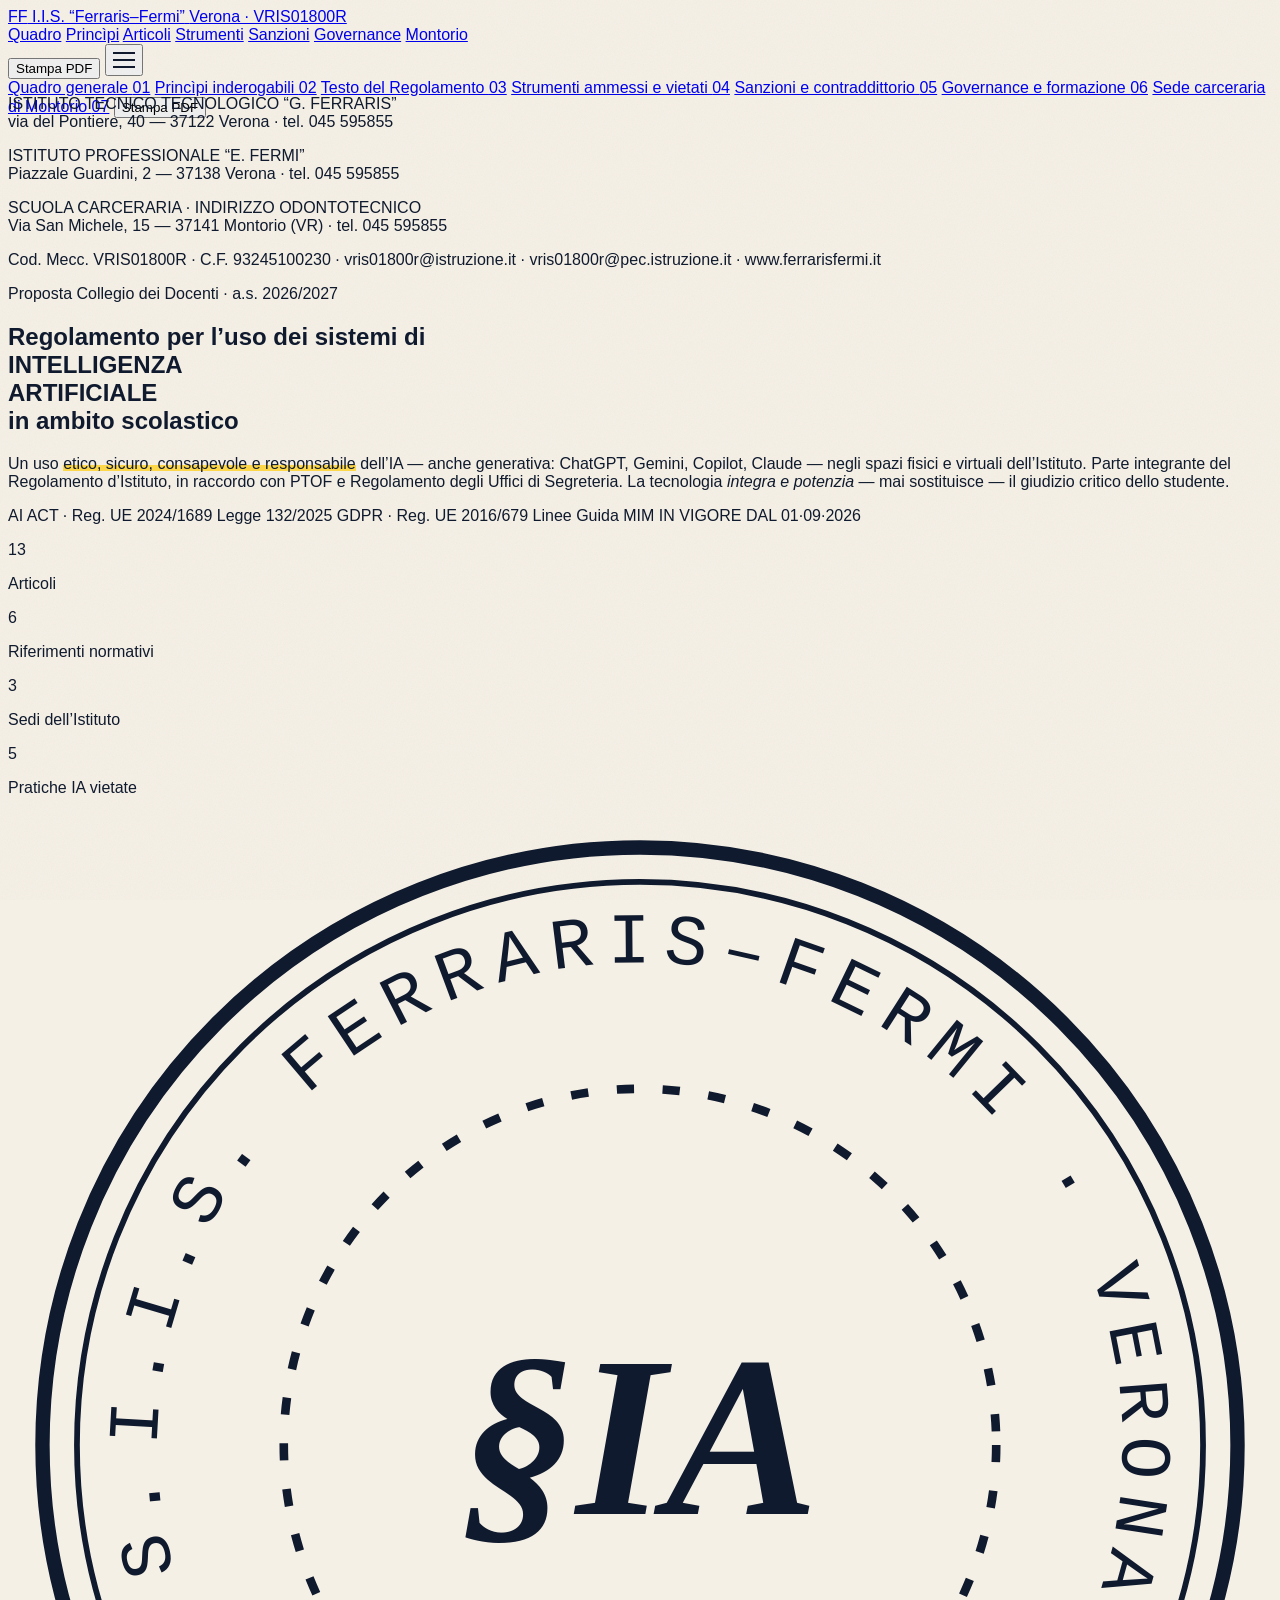
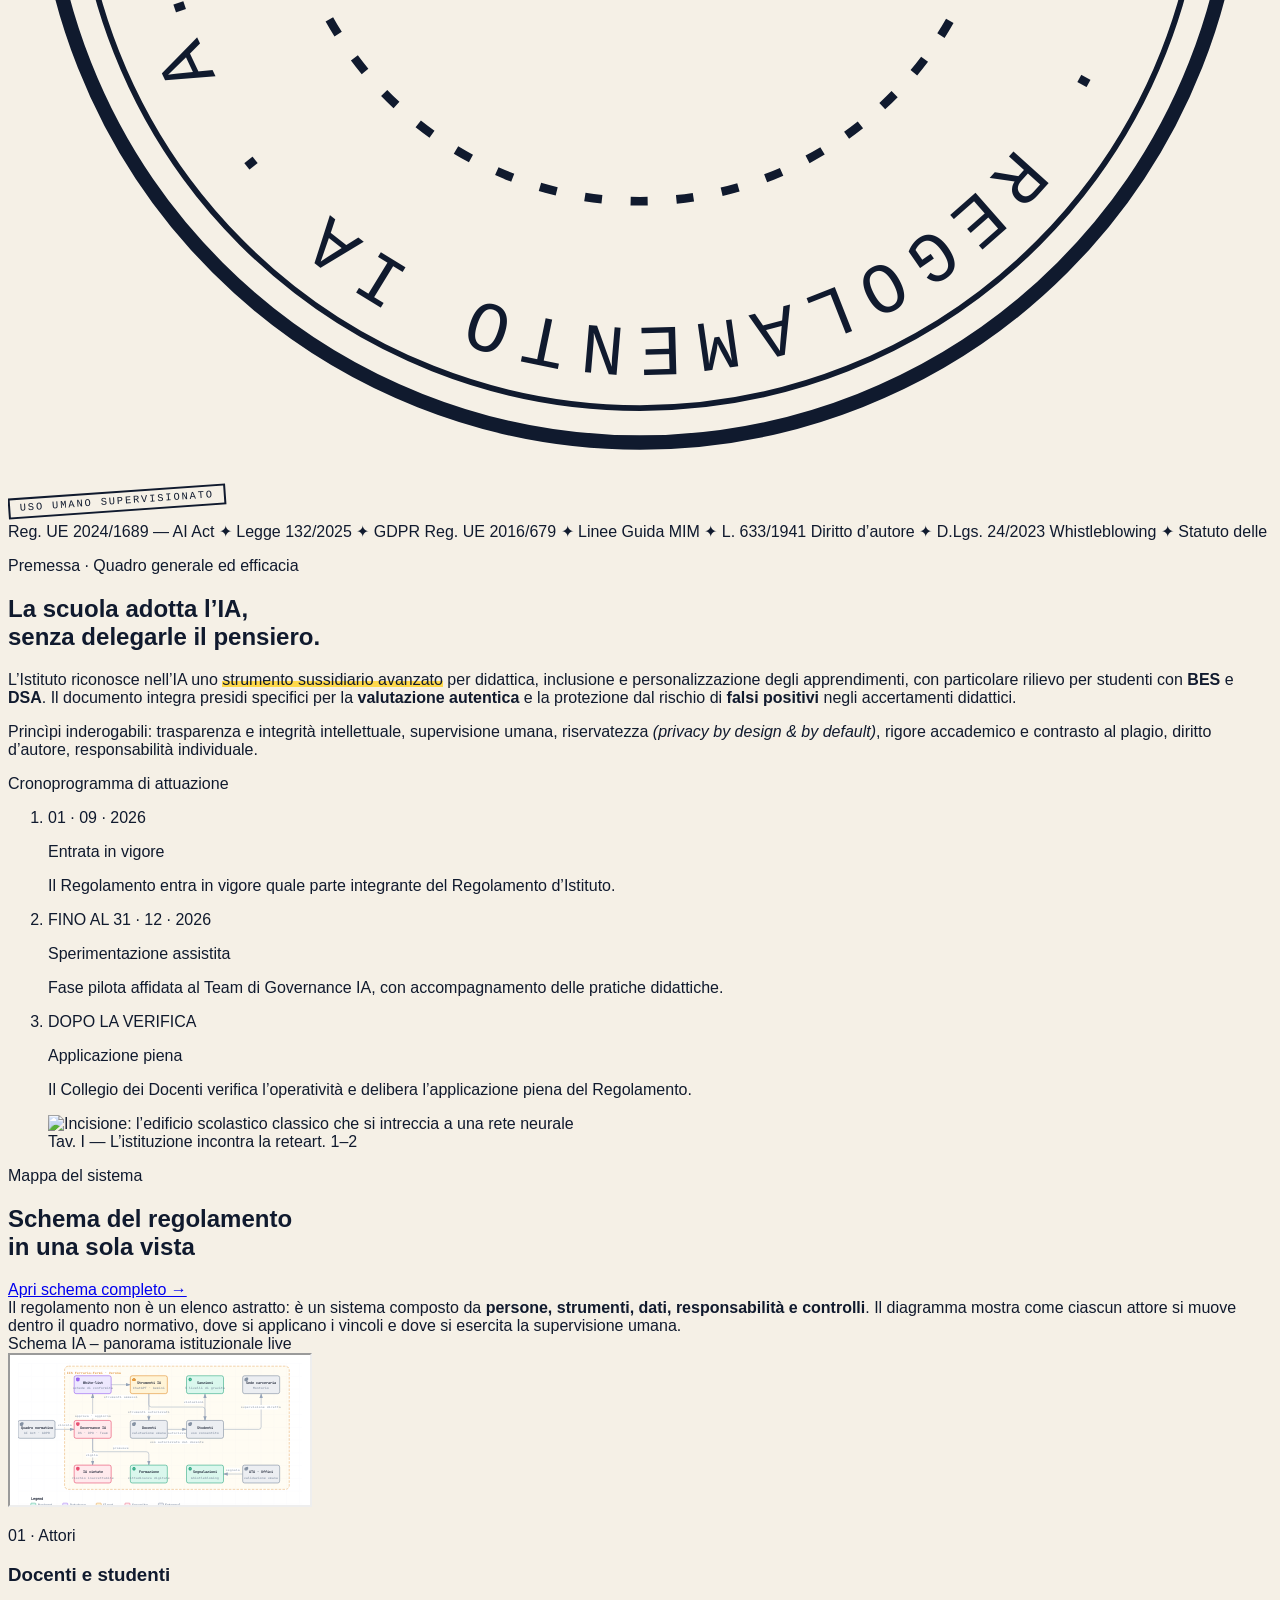
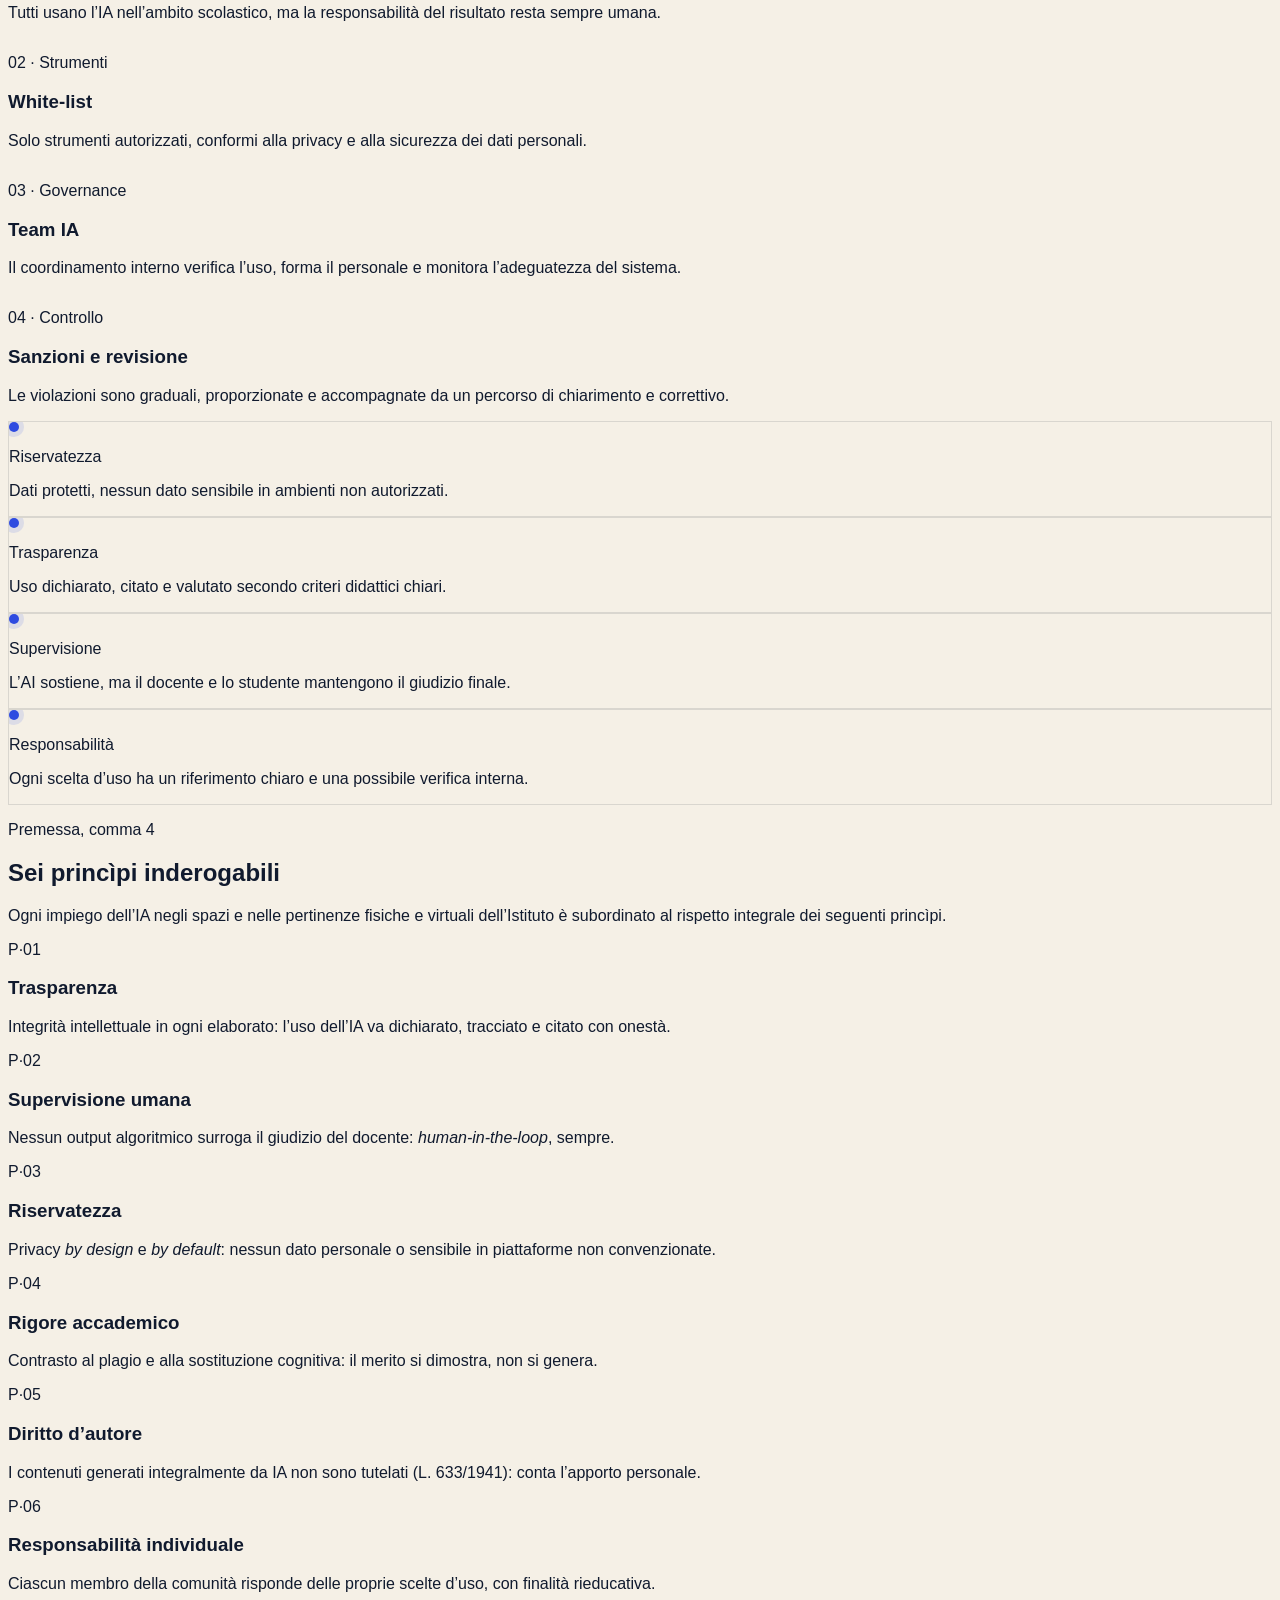
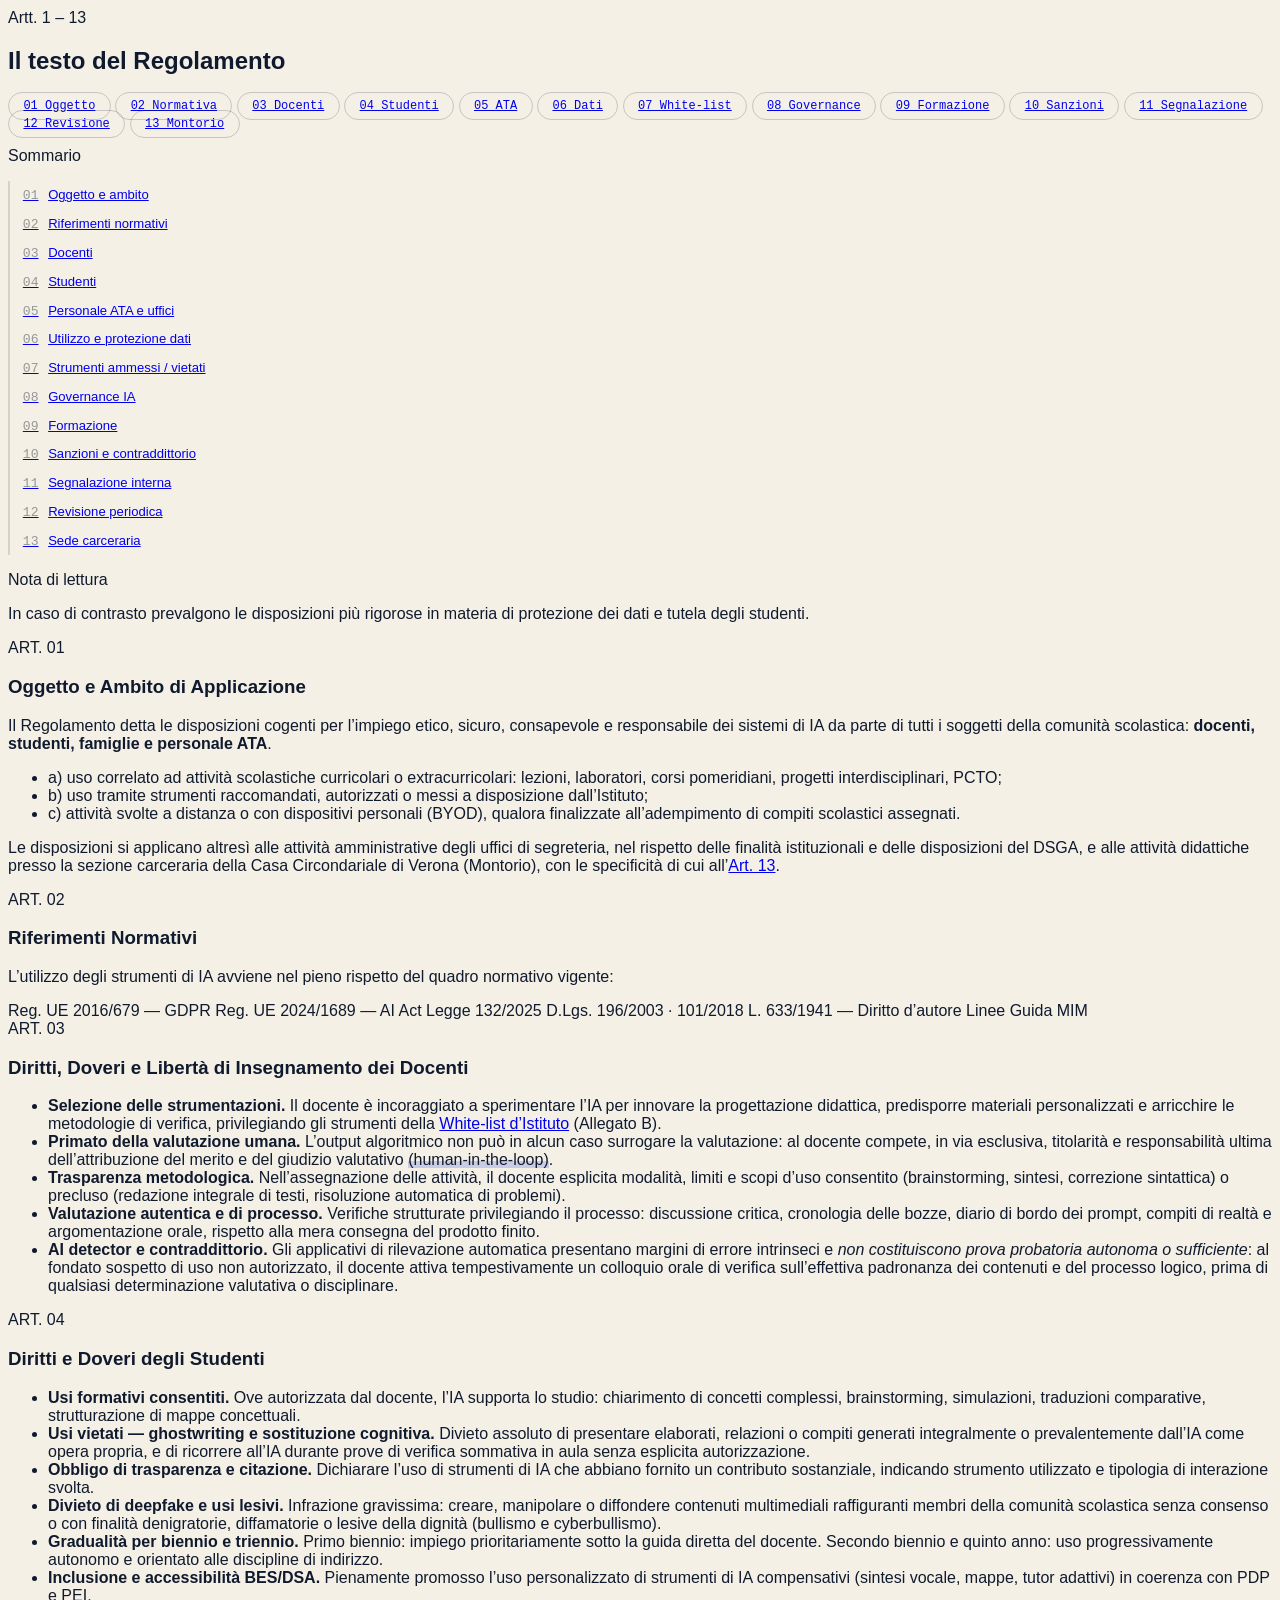
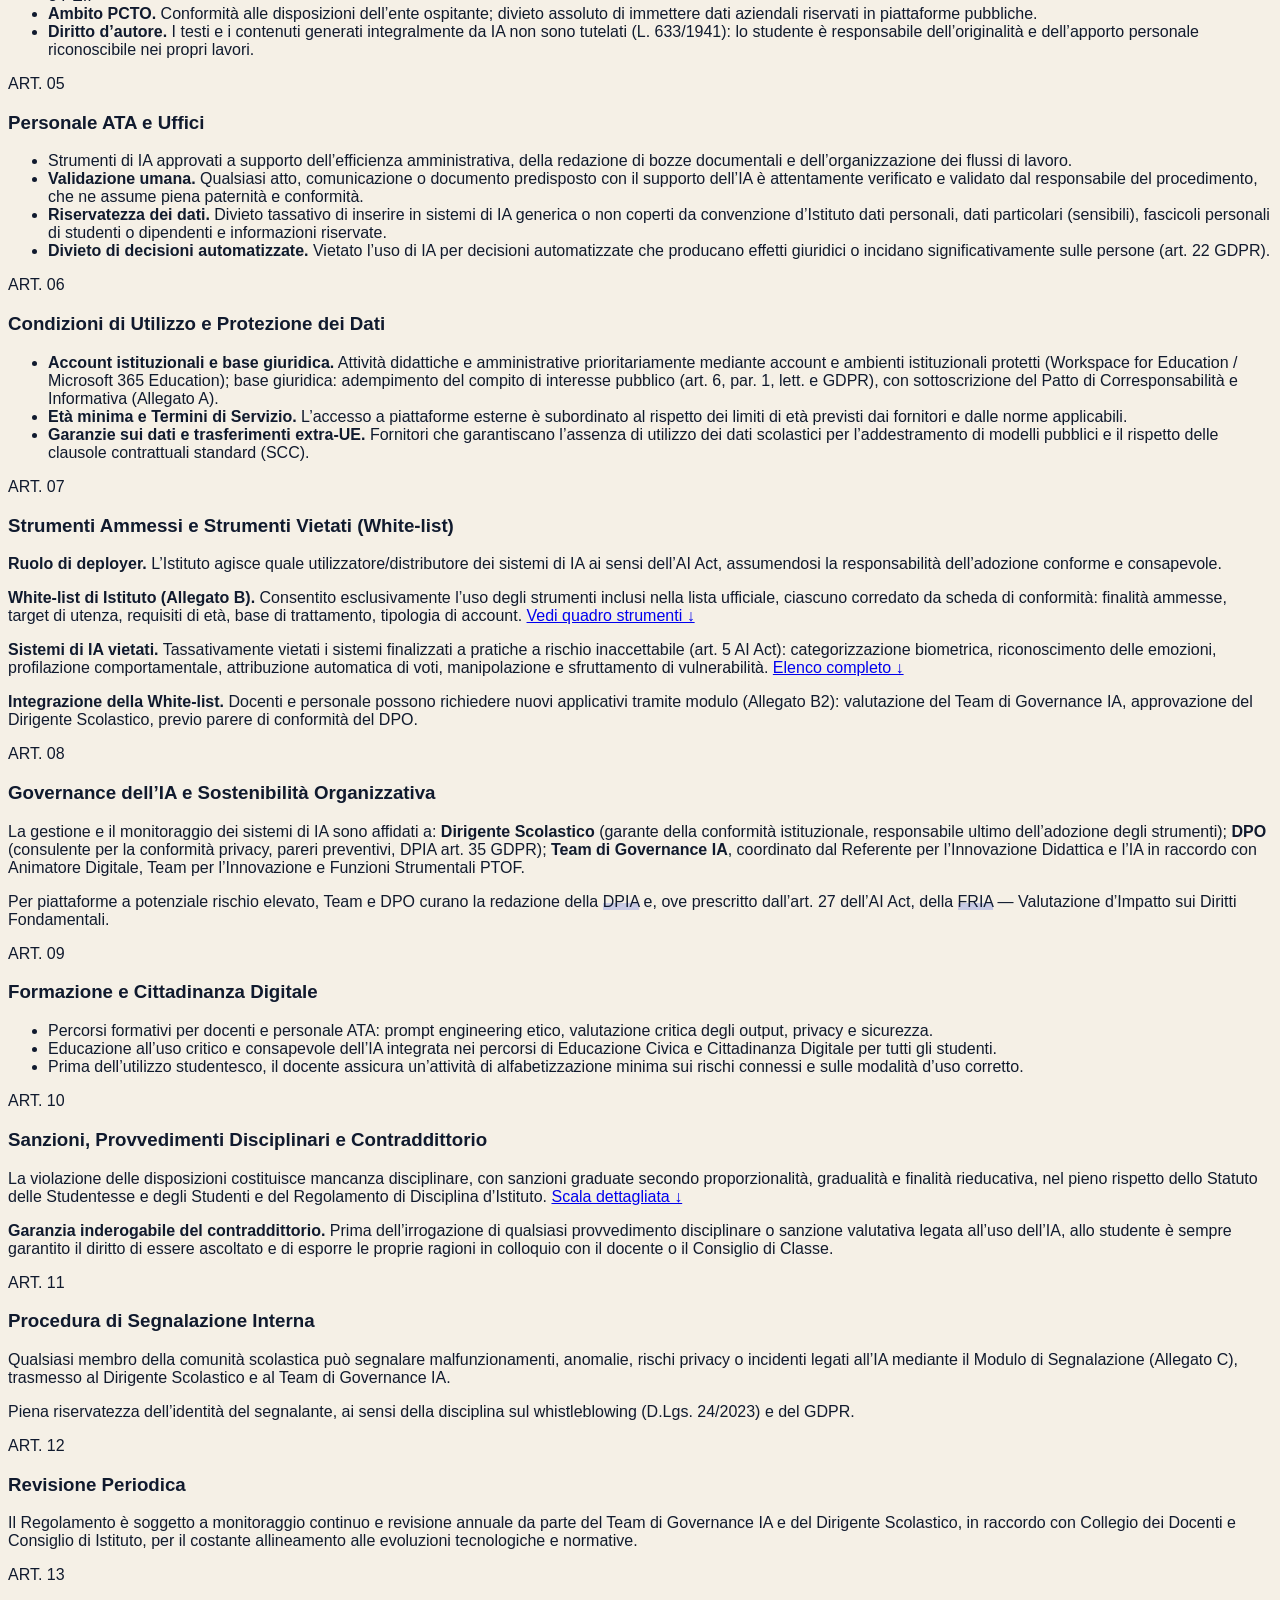
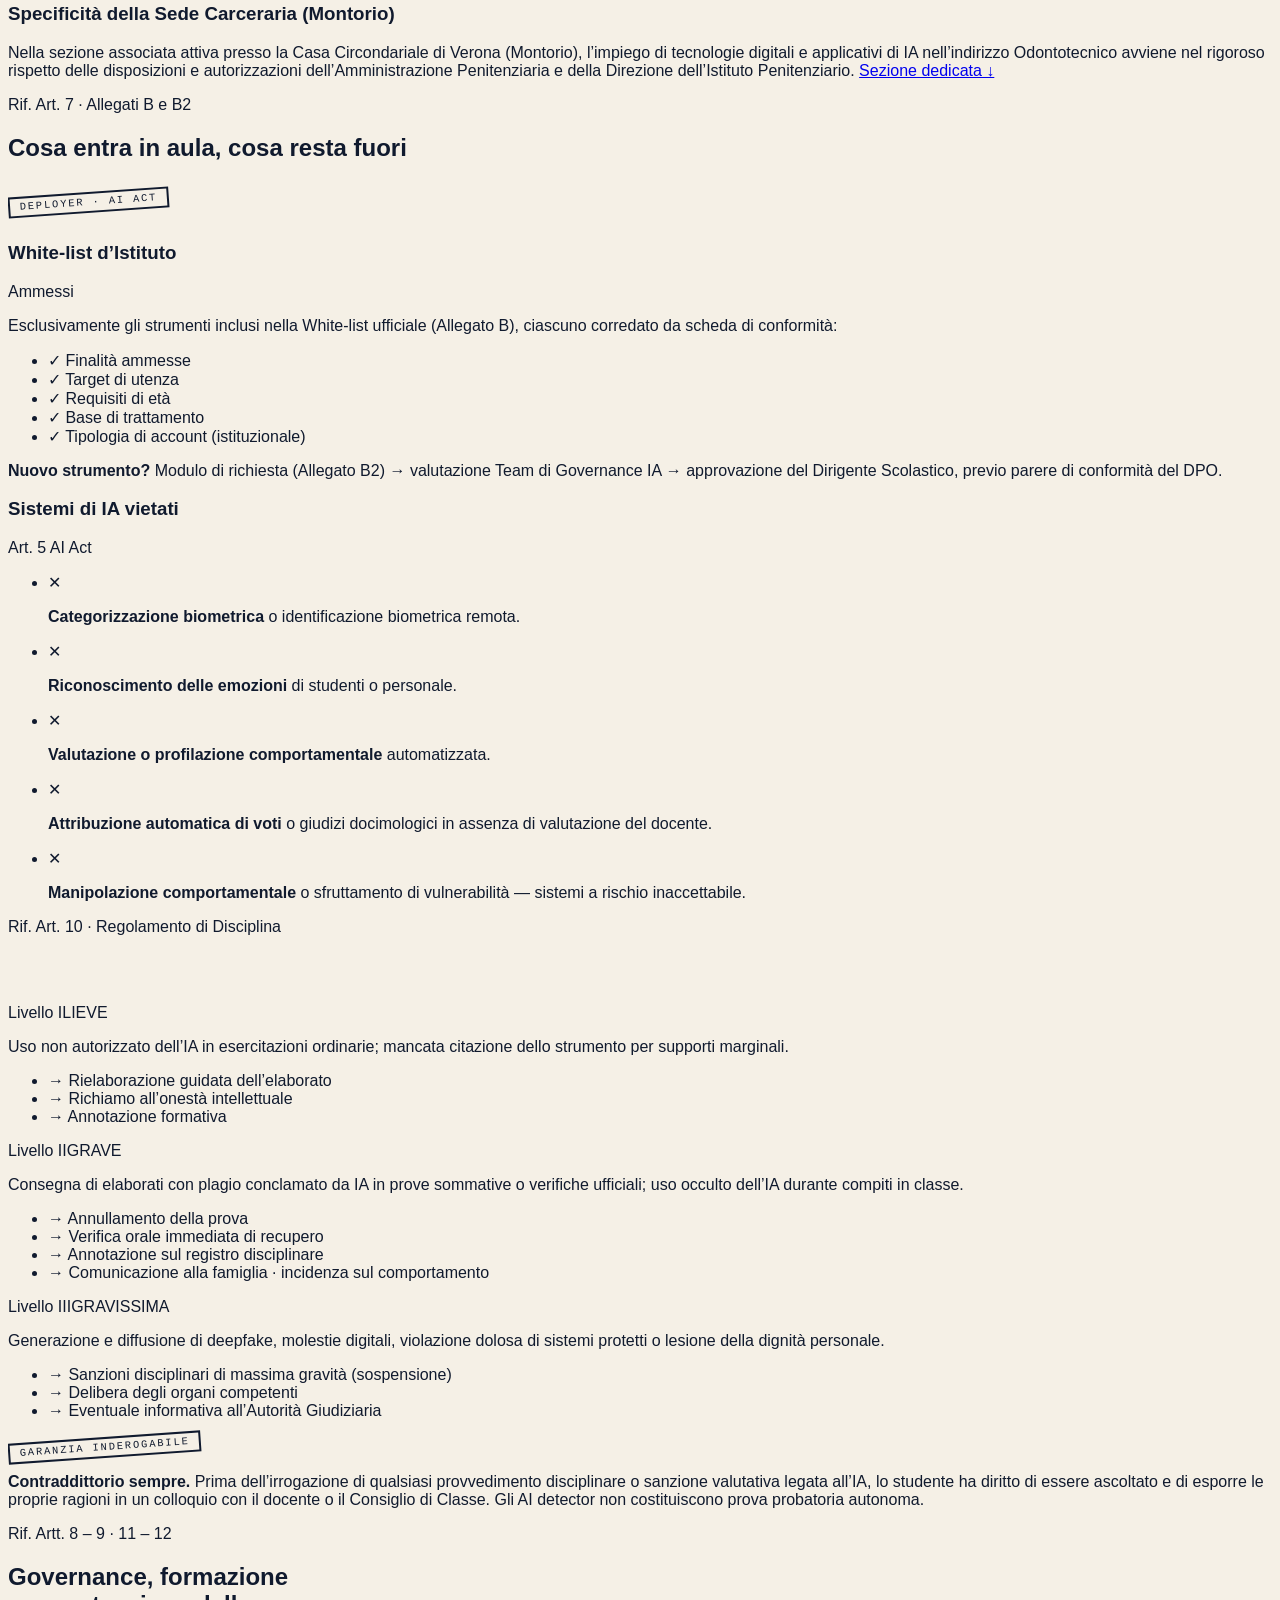
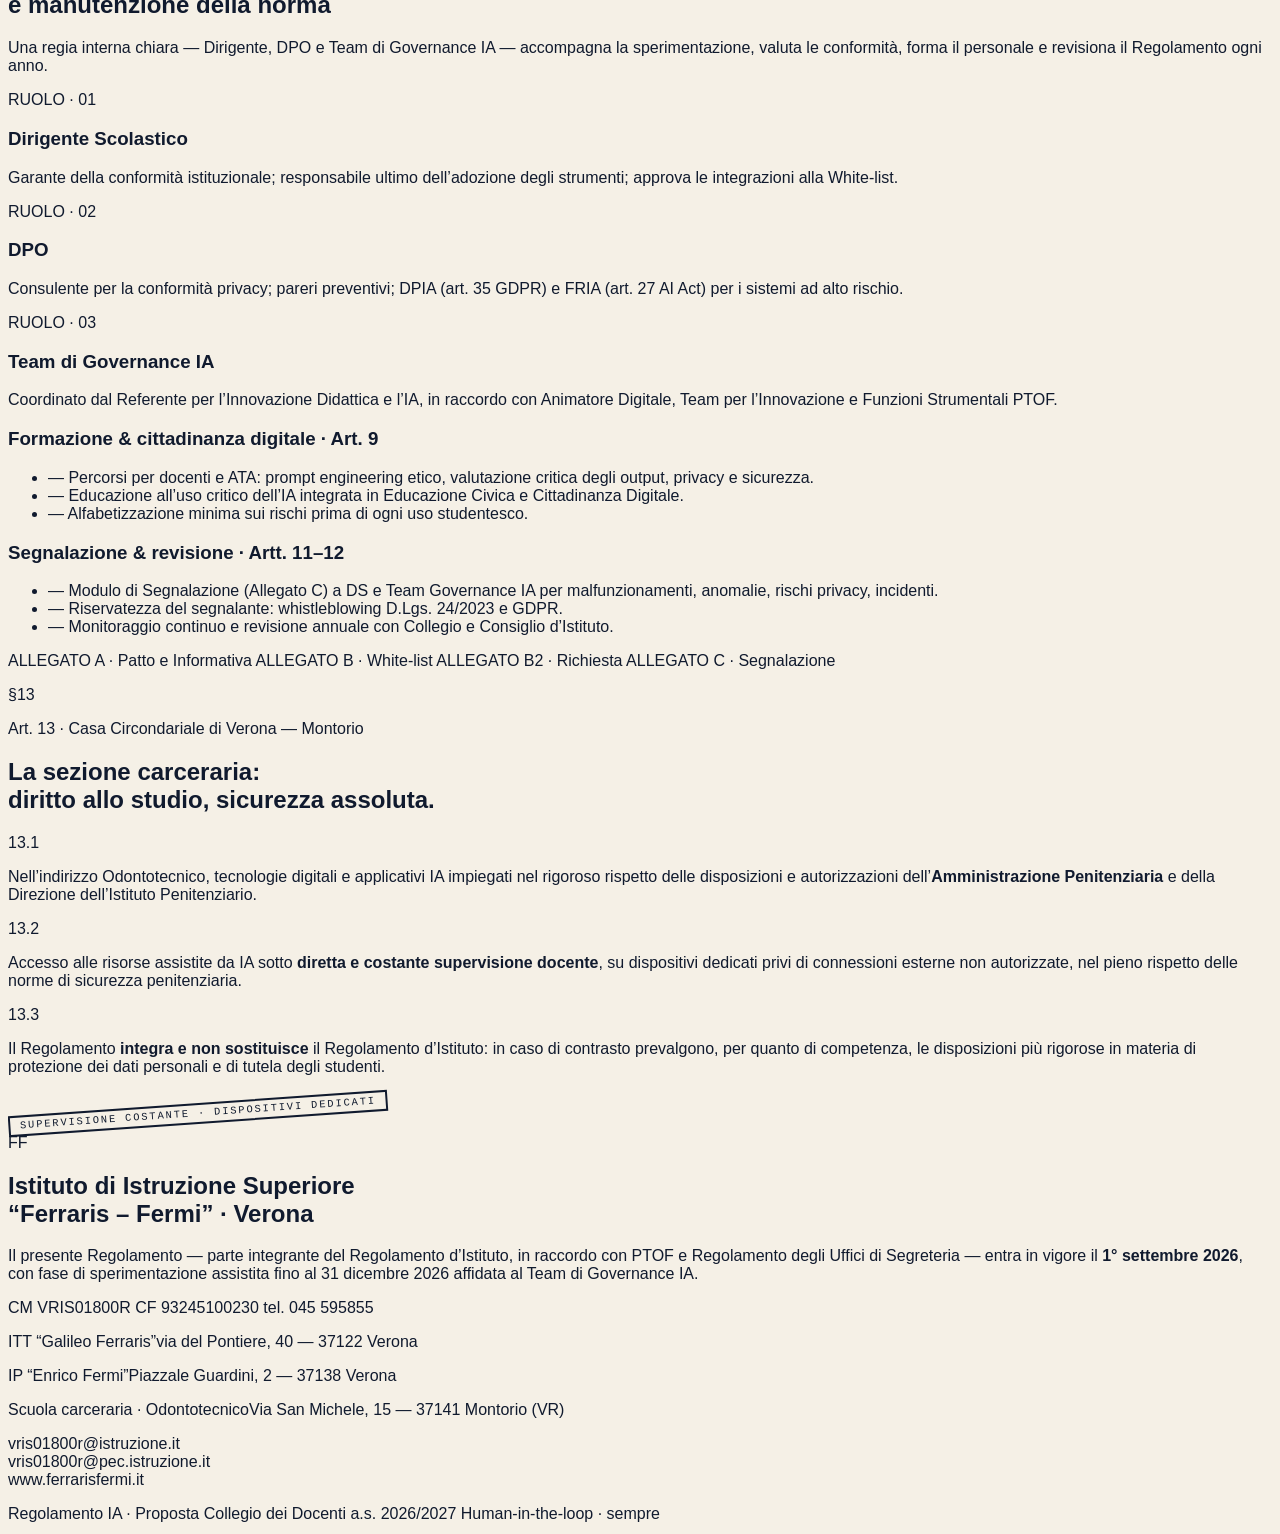
==== commit a4425adf: "Set landing page as site homepage" ====
--- a/index.html
+++ b/index.html
@@ -1,18 +1,898 @@
-<!DOCTYPE html><html lang="it"><head>
-		<meta charset="UTF-8">
-		<meta name="viewport" content="width=device-width, initial-scale=1.0">
-		<link rel="icon" href="./favicon.ico">
-		<meta property="og:image" content="./og-image.png">
-		<meta name="description" content="Lezione interattiva sul Regolamento per l'uso dei sistemi di Intelligenza Artificiale — IIS Ferraris–Fermi, Verona">
-		<link rel="preconnect" href="https://fonts.googleapis.com">
-		<link rel="preconnect" href="https://fonts.gstatic.com" crossorigin="">
-		<link href="https://fonts.googleapis.com/css2?family=Fraunces:opsz,wght@9..144,600;9..144,700;9..144,800&amp;family=Source+Sans+3:ital,wght@0,400;0,600;0,700;1,400&amp;display=swap" rel="stylesheet">
-		<title>Regolamento IA in pratica — IIS Ferraris–Fermi</title>
-		<script type="module" crossorigin="" src="./assets/index-Dj14GTsh.js"></script>
-		<link rel="stylesheet" crossorigin="" href="./assets/index-ComXZmFd.css">
-	<script defer="" src="./runable.js" data-hostname="regolam-waibk0n-website" data-url="https://r.lilstts.com/events"></script></head>
-	<body>
-		<div id="root"></div>
-	
-
-</body></html>+<!DOCTYPE html>
+<html lang="it">
+<head>
+<meta charset="UTF-8">
+<meta name="viewport" content="width=device-width, initial-scale=1.0">
+<title>Regolamento IA — I.I.S. “Ferraris–Fermi” Verona</title>
+<script src="https://cdn.tailwindcss.com"></script>
+<link rel="stylesheet" href="https://cdn.jsdelivr.net/fontsource/css/fraunces@latest/latin.css">
+<link rel="stylesheet" href="https://cdn.jsdelivr.net/fontsource/css/sora@latest/latin.css">
+<link rel="stylesheet" href="https://cdn.jsdelivr.net/fontsource/css/space-mono@latest/latin.css">
+<script>
+tailwind.config = {
+  theme: { extend: {
+    fontFamily: {
+      display: ['Fraunces','serif'],
+      body: ['Sora','sans-serif'],
+      mono: ['Space Mono','monospace']
+    },
+    colors: {
+      paper: '#F5F0E6',
+      ink:   '#101A2E',
+      cobalt:'#2E4BE0',
+      seal:  '#D23B2E',
+      gold:  '#FFD94A',
+      moss:  '#3E6B4F'
+    }
+  }}
+}
+</script>
+<style>
+  html{scroll-behavior:smooth;overflow-x:hidden}
+  body{overflow-x:hidden}
+  .grid > *{min-width:0}
+  p{overflow-wrap:anywhere}
+  body{background:#F5F0E6;color:#101A2E;font-family:'Sora',sans-serif}
+  section[id],article[id]{scroll-margin-top:96px}
+  ::selection{background:#FFD94A;color:#101A2E}
+
+  .noise{position:fixed;inset:0;z-index:90;pointer-events:none;opacity:.055;mix-blend-mode:multiply;
+    background-image:url("data:image/svg+xml,%3Csvg xmlns='http://www.w3.org/2000/svg' width='180' height='180'%3E%3Cfilter id='n'%3E%3CfeTurbulence type='fractalNoise' baseFrequency='0.85' numOctaves='2'/%3E%3C/filter%3E%3Crect width='100%25' height='100%25' filter='url(%23n)'/%3E%3C/svg%3E")}
+
+  .reveal{opacity:0;transform:translateY(26px);transition:opacity .8s ease,transform .8s cubic-bezier(.22,1,.36,1);transition-delay:var(--d,0s)}
+  .reveal.visible{opacity:1;transform:none}
+  .mask{overflow:hidden}
+  .mask .mask-inner{display:block;transform:translateY(112%);transition:transform .9s cubic-bezier(.22,1,.36,1);transition-delay:var(--d,0s)}
+  .mask.visible .mask-inner{transform:translateY(0)}
+
+  .hl{background:linear-gradient(transparent 58%,#FFD94A 58%,#FFD94A 92%,transparent 92%)}
+  .hl-c{background:linear-gradient(transparent 58%,rgba(46,75,224,.22) 58%)}
+
+  /* ── header & nav ── */
+  #siteHeader{transition:box-shadow .3s,background .3s}
+  #siteHeader.scrolled{box-shadow:0 10px 30px -18px rgba(16,26,46,.35);background:rgba(245,240,230,.94);backdrop-filter:blur(8px)}
+  .top-link{position:relative;cursor:pointer}
+  .top-link::after{content:'';position:absolute;left:0;bottom:-6px;height:2px;width:0;background:#2E4BE0;transition:width .3s}
+  .top-link:hover::after{width:100%}
+  .top-link.nav-active{color:#2E4BE0}
+  .top-link.nav-active::after{width:100%}
+
+  /* hamburger */
+  #btnMenu .bar{display:block;width:22px;height:2px;background:#101A2E;margin:5px auto;transition:transform .3s,opacity .3s}
+  #btnMenu.is-open .bar:nth-child(1){transform:translateY(7px) rotate(45deg)}
+  #btnMenu.is-open .bar:nth-child(2){opacity:0}
+  #btnMenu.is-open .bar:nth-child(3){transform:translateY(-7px) rotate(-45deg)}
+  .mobile-link{cursor:pointer}
+  .mobile-link.nav-active{color:#2E4BE0}
+
+  .seal-rotate{animation:sealSpin 28s linear infinite;transform-origin:50% 50%}
+  @keyframes sealSpin{to{transform:rotate(360deg)}}
+
+  .kb-frame{overflow:hidden}
+  .kb-frame img{animation:kenburns 20s ease-in-out infinite alternate;transform-origin:center}
+  @keyframes kenburns{from{transform:scale(1) translate(0,0)}to{transform:scale(1.12) translate(2%,-2%)}}
+
+  .ticker{overflow:hidden}
+  .ticker-track{display:flex;width:max-content;animation:tickerMove 32s linear infinite}
+  .ticker:hover .ticker-track{animation-play-state:paused}
+  @keyframes tickerMove{from{transform:translateX(0)}to{transform:translateX(-50%)}}
+
+  .toc-link{position:relative;display:flex;gap:.6rem;align-items:baseline;padding:.4rem .8rem;border-left:2px solid rgba(16,26,46,.14);transition:border-color .25s,background .25s,color .25s;font-size:.82rem}
+  .toc-link:hover{border-color:rgba(16,26,46,.45)}
+  .toc-link .toc-num{font-family:'Space Mono',monospace;color:rgba(16,26,46,.42);transition:color .25s}
+  .toc-link.active{border-color:#2E4BE0;background:rgba(46,75,224,.07);color:#101A2E;font-weight:600}
+  .toc-link.active .toc-num{color:#2E4BE0}
+  .toc-chip{white-space:nowrap;border:1px solid rgba(16,26,46,.2);border-radius:9999px;padding:.4rem .9rem;font-size:.75rem;font-family:'Space Mono',monospace;transition:all .25s}
+  .toc-chip.active{background:#101A2E;color:#F5F0E6;border-color:#101A2E}
+
+  .stamp{display:inline-block;border:2px solid currentColor;padding:.15rem .6rem;font-family:'Space Mono',monospace;text-transform:uppercase;letter-spacing:.18em;font-size:.65rem;transform:rotate(-4deg)}
+
+  .card-lift{transition:transform .35s cubic-bezier(.22,1,.36,1),box-shadow .35s,border-color .35s}
+  .card-lift:hover{transform:translateY(-5px);box-shadow:0 22px 40px -24px rgba(16,26,46,.35)}
+
+  .tab-btn{transition:all .25s}
+  .tab-active{background:#101A2E !important;color:#F5F0E6 !important;border-color:#101A2E !important}
+
+  .schema-card{position:relative;overflow:hidden;transition:transform .28s cubic-bezier(.22,1,.36,1),box-shadow .28s ease,border-color .28s ease,background .28s ease}
+  .schema-card::before{content:"";position:absolute;inset:0;background:linear-gradient(135deg,rgba(46,75,224,.08),transparent 55%,rgba(210,59,46,.08));transform:translateX(-110%);transition:transform .45s cubic-bezier(.22,1,.36,1)}
+  .schema-card:hover{transform:translateY(-6px);box-shadow:0 18px 28px -18px rgba(16,26,46,.35);border-color:rgba(16,26,46,.35)}
+  .schema-card:hover::before{transform:translateX(0)}
+  .schema-node{position:relative;overflow:hidden;transition:all .28s cubic-bezier(.22,1,.36,1);border:1.5px solid rgba(16,26,46,.12)}
+  .schema-node:hover{transform:translateY(-4px);border-color:rgba(46,75,224,.5);box-shadow:0 16px 26px -18px rgba(46,75,224,.45)}
+  .schema-node .node-dot{width:10px;height:10px;border-radius:9999px;background:#2E4BE0;box-shadow:0 0 0 5px rgba(46,75,224,.12)}
+
+  @media (prefers-reduced-motion: reduce){
+    html{scroll-behavior:auto}
+    *,*::before,*::after{animation-duration:.001s !important;animation-iteration-count:1 !important;transition-duration:.001s !important}
+    .reveal,.mask .mask-inner{opacity:1 !important;transform:none !important}
+  }
+  @media print{
+    .no-print,.noise{display:none !important}
+    .reveal,.mask .mask-inner{opacity:1 !important;transform:none !important}
+    body{background:#fff}
+  }
+</style>
+</head>
+<body class="antialiased">
+
+<div class="noise" aria-hidden="true"></div>
+<div id="progressBar" class="no-print pointer-events-none fixed top-0 left-0 h-[3px] bg-seal z-[95] w-0"></div>
+
+<!-- ══════════ HEADER ══════════ -->
+<header id="siteHeader" class="no-print fixed top-0 inset-x-0 z-[80] bg-paper/90 border-b border-ink/10">
+  <div class="max-w-7xl mx-auto px-5 h-16 flex items-center justify-between gap-4">
+    <a href="#top" class="flex items-center gap-3 shrink-0">
+      <span class="w-9 h-9 rounded-full bg-seal text-paper font-display font-black italic grid place-items-center text-sm">FF</span>
+      <span class="leading-tight">
+        <span class="block font-display font-black text-sm tracking-tight">I.I.S. “Ferraris–Fermi”</span>
+        <span class="block font-mono text-[10px] uppercase tracking-[.22em] text-ink/55">Verona · VRIS01800R</span>
+      </span>
+    </a>
+
+    <!-- nav desktop -->
+    <nav class="hidden lg:flex items-center gap-6 text-[13px] font-semibold">
+      <a href="#quadro"     data-sec="quadro"     class="top-link">Quadro</a>
+      <a href="#principi"   data-sec="principi"   class="top-link">Princìpi</a>
+      <a href="#articoli"   data-sec="articoli"   class="top-link">Articoli</a>
+      <a href="#strumenti"  data-sec="strumenti"  class="top-link">Strumenti</a>
+      <a href="#sanzioni"   data-sec="sanzioni"   class="top-link">Sanzioni</a>
+      <a href="#governance" data-sec="governance" class="top-link">Governance</a>
+      <a href="#montorio"   data-sec="montorio"   class="top-link">Montorio</a>
+    </nav>
+
+    <div class="flex items-center gap-3 shrink-0">
+      <button id="btnStampa" class="hidden sm:inline-flex font-mono text-[11px] uppercase tracking-[.18em] border-2 border-ink rounded-full px-4 py-2 hover:bg-ink hover:text-paper transition-colors">Stampa PDF</button>
+      <!-- hamburger (mobile/tablet) -->
+      <button id="btnMenu" class="lg:hidden w-11 h-11 grid place-items-center border-2 border-ink rounded-full hover:bg-ink group transition-colors" aria-label="Apri il menu di navigazione" aria-expanded="false" aria-controls="mobileMenu">
+        <span class="group-hover:bg-paper" style="display:contents">
+          <span class="bar"></span><span class="bar"></span><span class="bar"></span>
+        </span>
+      </button>
+    </div>
+  </div>
+
+  <!-- pannello menu mobile -->
+  <div id="mobileMenu" class="lg:hidden overflow-hidden" style="max-height:0;transition:max-height .5s cubic-bezier(.22,1,.36,1)">
+    <nav class="px-5 pt-2 pb-5 bg-paper border-t border-ink/10">
+      <a href="#quadro"     data-sec="quadro"     class="mobile-link flex items-center justify-between py-3.5 border-b border-ink/10 font-semibold hover:text-cobalt transition-colors">Quadro generale <span class="font-mono text-[10px] text-ink/40">01</span></a>
+      <a href="#principi"   data-sec="principi"   class="mobile-link flex items-center justify-between py-3.5 border-b border-ink/10 font-semibold hover:text-cobalt transition-colors">Princìpi inderogabili <span class="font-mono text-[10px] text-ink/40">02</span></a>
+      <a href="#articoli"   data-sec="articoli"   class="mobile-link flex items-center justify-between py-3.5 border-b border-ink/10 font-semibold hover:text-cobalt transition-colors">Testo del Regolamento <span class="font-mono text-[10px] text-ink/40">03</span></a>
+      <a href="#strumenti"  data-sec="strumenti"  class="mobile-link flex items-center justify-between py-3.5 border-b border-ink/10 font-semibold hover:text-cobalt transition-colors">Strumenti ammessi e vietati <span class="font-mono text-[10px] text-ink/40">04</span></a>
+      <a href="#sanzioni"   data-sec="sanzioni"   class="mobile-link flex items-center justify-between py-3.5 border-b border-ink/10 font-semibold hover:text-cobalt transition-colors">Sanzioni e contraddittorio <span class="font-mono text-[10px] text-ink/40">05</span></a>
+      <a href="#governance" data-sec="governance" class="mobile-link flex items-center justify-between py-3.5 border-b border-ink/10 font-semibold hover:text-cobalt transition-colors">Governance e formazione <span class="font-mono text-[10px] text-ink/40">06</span></a>
+      <a href="#montorio"   data-sec="montorio"   class="mobile-link flex items-center justify-between py-3.5 border-b border-ink/10 font-semibold hover:text-cobalt transition-colors">Sede carceraria di Montorio <span class="font-mono text-[10px] text-ink/40">07</span></a>
+      <button id="btnStampaMobile" class="mt-5 w-full font-mono text-[11px] uppercase tracking-[.18em] border-2 border-ink rounded-full px-4 py-3 hover:bg-ink hover:text-paper transition-colors">Stampa PDF</button>
+    </nav>
+  </div>
+</header>
+
+<!-- ══════════ INTESTAZIONE / HERO ══════════ -->
+<section id="top" class="pt-16">
+  <!-- Letterhead -->
+  <div class="border-b-2 border-ink bg-paper">
+    <div class="max-w-7xl mx-auto px-5 py-4 grid md:grid-cols-3 gap-x-8 gap-y-2 font-mono text-[10.5px] leading-relaxed text-ink/80">
+      <p><span class="font-bold text-ink">ISTITUTO TECNICO TECNOLOGICO “G. FERRARIS”</span><br>via del Pontiere, 40 — 37122 Verona · tel. 045 595855</p>
+      <p><span class="font-bold text-ink">ISTITUTO PROFESSIONALE “E. FERMI”</span><br>Piazzale Guardini, 2 — 37138 Verona · tel. 045 595855</p>
+      <p><span class="font-bold text-ink">SCUOLA CARCERARIA · INDIRIZZO ODONTOTECNICO</span><br>Via San Michele, 15 — 37141 Montorio (VR) · tel. 045 595855</p>
+    </div>
+    <div class="border-t border-ink/20">
+      <p class="max-w-7xl mx-auto px-5 py-2 font-mono text-[10px] tracking-wide text-ink/60">Cod. Mecc. <span class="text-seal font-bold">VRIS01800R</span> · C.F. 93245100230 · vris01800r@istruzione.it · vris01800r@pec.istruzione.it · www.ferrarisfermi.it</p>
+    </div>
+  </div>
+
+  <div class="max-w-7xl mx-auto px-5 pt-14 pb-16 relative">
+    <div class="grid lg:grid-cols-[1fr_auto] gap-10 items-start">
+      <div>
+        <p class="reveal font-mono text-[11px] uppercase tracking-[.3em] text-cobalt mb-6">Proposta Collegio dei Docenti · a.s. 2026/2027</p>
+        <h1 class="font-display font-black leading-[0.98] tracking-tight">
+          <span class="mask block text-2xl md:text-3xl font-semibold italic text-ink/70"><span class="mask-inner">Regolamento per l’uso dei sistemi di</span></span>
+          <span class="mask block text-[13.5vw] lg:text-[6.4rem] mt-2 text-ink"><span class="mask-inner" data-scramble data-text="INTELLIGENZA">INTELLIGENZA</span></span>
+          <span class="mask block text-[13.5vw] lg:text-[6.4rem] text-cobalt"><span class="mask-inner" data-scramble data-text="ARTIFICIALE">ARTIFICIALE</span></span>
+          <span class="mask block text-2xl md:text-3xl font-semibold italic text-ink/70 mt-2"><span class="mask-inner">in ambito scolastico</span></span>
+        </h1>
+        <p class="reveal mt-8 max-w-2xl text-ink/75 leading-relaxed" style="--d:.15s">
+          Un uso <span class="hl font-semibold">etico, sicuro, consapevole e responsabile</span> dell’IA — anche generativa: ChatGPT, Gemini, Copilot, Claude — negli spazi fisici e virtuali dell’Istituto. Parte integrante del Regolamento d’Istituto, in raccordo con PTOF e Regolamento degli Uffici di Segreteria. La tecnologia <em class="font-display font-bold">integra e potenzia</em> — mai sostituisce — il giudizio critico dello studente.
+        </p>
+        <div class="reveal mt-8 flex flex-wrap gap-2 font-mono text-[11px]" style="--d:.25s">
+          <span class="border border-ink/25 rounded-full px-3 py-1.5 hover:border-cobalt hover:text-cobalt transition-colors">AI ACT · Reg. UE 2024/1689</span>
+          <span class="border border-ink/25 rounded-full px-3 py-1.5 hover:border-cobalt hover:text-cobalt transition-colors">Legge 132/2025</span>
+          <span class="border border-ink/25 rounded-full px-3 py-1.5 hover:border-cobalt hover:text-cobalt transition-colors">GDPR · Reg. UE 2016/679</span>
+          <span class="border border-ink/25 rounded-full px-3 py-1.5 hover:border-cobalt hover:text-cobalt transition-colors">Linee Guida MIM</span>
+          <span class="bg-seal text-paper rounded-full px-3 py-1.5 font-bold">IN VIGORE DAL 01·09·2026</span>
+        </div>
+        <div class="reveal mt-10 grid grid-cols-2 sm:grid-cols-4 gap-6 max-w-2xl border-t-2 border-ink pt-6" style="--d:.35s">
+          <div><p class="font-display text-4xl font-black text-ink"><span data-count="13">0</span></p><p class="font-mono text-[10px] uppercase tracking-[.18em] text-ink/55 mt-1">Articoli</p></div>
+          <div><p class="font-display text-4xl font-black text-cobalt"><span data-count="6">0</span></p><p class="font-mono text-[10px] uppercase tracking-[.18em] text-ink/55 mt-1">Riferimenti normativi</p></div>
+          <div><p class="font-display text-4xl font-black text-moss"><span data-count="3">0</span></p><p class="font-mono text-[10px] uppercase tracking-[.18em] text-ink/55 mt-1">Sedi dell’Istituto</p></div>
+          <div><p class="font-display text-4xl font-black text-seal"><span data-count="5">0</span></p><p class="font-mono text-[10px] uppercase tracking-[.18em] text-ink/55 mt-1">Pratiche IA vietate</p></div>
+        </div>
+      </div>
+
+      <!-- Sigillo -->
+      <div class="reveal hidden md:block relative" style="--d:.2s">
+        <svg viewBox="0 0 220 220" class="w-56 h-56 text-seal">
+          <g class="seal-rotate">
+            <circle cx="110" cy="110" r="104" fill="none" stroke="currentColor" stroke-width="2.5"/>
+            <circle cx="110" cy="110" r="98" fill="none" stroke="currentColor" stroke-width="1"/>
+            <defs><path id="circPath" d="M110,110 m-84,0 a84,84 0 1,1 168,0 a84,84 0 1,1 -168,0"/></defs>
+            <text font-family="Space Mono, monospace" font-size="12.5" letter-spacing="2.2" fill="currentColor">
+              <textPath href="#circPath">I.I.S. FERRARIS–FERMI · VERONA · REGOLAMENTO IA · A.S. 2026/2027 ·&#160;</textPath>
+            </text>
+          </g>
+          <circle cx="110" cy="110" r="62" fill="none" stroke="currentColor" stroke-width="1.5" stroke-dasharray="3 5"/>
+          <text x="110" y="122" text-anchor="middle" font-family="Fraunces, serif" font-style="italic" font-weight="900" font-size="40" fill="currentColor">§IA</text>
+        </svg>
+        <p class="stamp text-seal mt-4">Uso umano supervisionato</p>
+      </div>
+    </div>
+  </div>
+</section>
+
+<!-- ══════════ TICKER ══════════ -->
+<div class="ticker border-y-2 border-ink bg-ink text-paper py-3 no-print" aria-hidden="true">
+  <div class="ticker-track font-mono text-[11px] uppercase tracking-[.25em]">
+    <span class="px-6">Reg. UE 2024/1689 — AI Act ✦ Legge 132/2025 ✦ GDPR Reg. UE 2016/679 ✦ Linee Guida MIM ✦ L. 633/1941 Diritto d’autore ✦ D.Lgs. 24/2023 Whistleblowing ✦ Statuto delle Studentesse e degli Studenti ✦</span>
+    <span class="px-6">Reg. UE 2024/1689 — AI Act ✦ Legge 132/2025 ✦ GDPR Reg. UE 2016/679 ✦ Linee Guida MIM ✦ L. 633/1941 Diritto d’autore ✦ D.Lgs. 24/2023 Whistleblowing ✦ Statuto delle Studentesse e degli Studenti ✦</span>
+  </div>
+</div>
+
+<!-- ══════════ QUADRO GENERALE ══════════ -->
+<section id="quadro" class="max-w-7xl mx-auto px-5 py-24 grid lg:grid-cols-[1.05fr_.95fr] gap-14 items-center">
+  <div>
+    <p class="reveal font-mono text-[11px] uppercase tracking-[.3em] text-cobalt mb-4">Premessa · Quadro generale ed efficacia</p>
+    <h2 class="mask font-display text-4xl md:text-5xl font-black leading-tight"><span class="mask-inner">La scuola adotta l’IA,<br><span class="italic text-cobalt">senza delegarle il pensiero.</span></span></h2>
+    <div class="reveal mt-6 space-y-4 text-ink/75 leading-relaxed" style="--d:.1s">
+      <p>L’Istituto riconosce nell’IA uno <span class="hl font-semibold">strumento sussidiario avanzato</span> per didattica, inclusione e personalizzazione degli apprendimenti, con particolare rilievo per studenti con <strong>BES</strong> e <strong>DSA</strong>. Il documento integra presidi specifici per la <strong>valutazione autentica</strong> e la protezione dal rischio di <strong>falsi positivi</strong> negli accertamenti didattici.</p>
+      <p>Princìpi inderogabili: trasparenza e integrità intellettuale, supervisione umana, riservatezza <em>(privacy by design &amp; by default)</em>, rigore accademico e contrasto al plagio, diritto d’autore, responsabilità individuale.</p>
+    </div>
+    <!-- Timeline -->
+    <div class="reveal mt-10" style="--d:.2s">
+      <p class="font-mono text-[10px] uppercase tracking-[.22em] text-ink/50 mb-4">Cronoprogramma di attuazione</p>
+      <ol class="relative border-l-2 border-ink/20 space-y-8 pl-8">
+        <li class="relative">
+          <span class="absolute -left-[41px] w-4 h-4 rounded-full bg-seal border-4 border-paper"></span>
+          <p class="font-mono text-xs font-bold text-seal">01 · 09 · 2026</p>
+          <p class="font-semibold">Entrata in vigore</p>
+          <p class="text-sm text-ink/65">Il Regolamento entra in vigore quale parte integrante del Regolamento d’Istituto.</p>
+        </li>
+        <li class="relative">
+          <span class="absolute -left-[41px] w-4 h-4 rounded-full bg-cobalt border-4 border-paper"></span>
+          <p class="font-mono text-xs font-bold text-cobalt">FINO AL 31 · 12 · 2026</p>
+          <p class="font-semibold">Sperimentazione assistita</p>
+          <p class="text-sm text-ink/65">Fase pilota affidata al Team di Governance IA, con accompagnamento delle pratiche didattiche.</p>
+        </li>
+        <li class="relative">
+          <span class="absolute -left-[41px] w-4 h-4 rounded-full bg-moss border-4 border-paper"></span>
+          <p class="font-mono text-xs font-bold text-moss">DOPO LA VERIFICA</p>
+          <p class="font-semibold">Applicazione piena</p>
+          <p class="text-sm text-ink/65">Il Collegio dei Docenti verifica l’operatività e delibera l’applicazione piena del Regolamento.</p>
+        </li>
+      </ol>
+    </div>
+  </div>
+  <figure class="reveal" style="--d:.15s">
+    <div class="kb-frame border-2 border-ink shadow-[10px_10px_0_0_#2E4BE0] bg-paper">
+      <img src="https://image.qwenlm.ai/public_source/42204361-1b94-45ac-853a-76ec5ab28526/1105f7a4a-71e0-443e-92e2-3ee4f4aa7813.png" alt="Incisione: l’edificio scolastico classico che si intreccia a una rete neurale" class="w-full h-auto block">
+    </div>
+    <figcaption class="mt-4 font-mono text-[10.5px] uppercase tracking-[.2em] text-ink/55 flex justify-between">
+      <span>Tav. I — L’istituzione incontra la rete</span><span>art. 1–2</span>
+    </figcaption>
+  </figure>
+</section>
+
+<!-- ══════════ SCHEMA REGOLAMENTO ══════════ -->
+<section id="schema" class="max-w-7xl mx-auto px-5 py-20">
+  <div class="mb-8 flex flex-col gap-4 md:flex-row md:items-end md:justify-between">
+    <div>
+      <p class="reveal font-mono text-[11px] uppercase tracking-[.3em] text-cobalt mb-3">Mappa del sistema</p>
+      <h2 class="mask font-display text-4xl md:text-5xl font-black leading-tight"><span class="mask-inner">Schema del regolamento<br><span class="italic text-cobalt">in una sola vista</span></span></h2>
+    </div>
+    <a href="regolamento-ia-schema.html?theme=light&embed=1" target="_blank" rel="noopener" class="reveal inline-flex items-center gap-2 rounded-full border-2 border-ink bg-paper px-4 py-2 font-mono text-[10px] uppercase tracking-[.2em] text-ink transition hover:bg-ink hover:text-paper">Apri schema completo →</a>
+  </div>
+
+  <div class="reveal mb-8 max-w-3xl text-ink/75 leading-relaxed" style="--d:.1s">
+    Il regolamento non è un elenco astratto: è un sistema composto da <strong>persone, strumenti, dati, responsabilità e controlli</strong>. Il diagramma mostra come ciascun attore si muove dentro il quadro normativo, dove si applicano i vincoli e dove si esercita la supervisione umana.
+  </div>
+
+  <div class="reveal grid gap-6 lg:grid-cols-[1.5fr_0.8fr]" style="--d:.12s">
+    <div class="overflow-hidden border-2 border-ink bg-paper shadow-[12px_12px_0_0_#2E4BE0]">
+      <div class="flex items-center justify-between gap-4 border-b-2 border-ink bg-ink px-4 py-3 text-[10px] font-mono uppercase tracking-[.2em] text-paper">
+        <span>Schema IA – panorama istituzionale</span>
+        <span class="text-gold">live</span>
+      </div>
+      <iframe
+        src="regolamento-ia-schema.html?theme=light&embed=1"
+        title="Schema del regolamento IA"
+        class="block w-full h-[1500px] md:h-[1180px] bg-paper"
+        loading="lazy"
+        referrerpolicy="strict-origin-when-cross-origin"
+      ></iframe>
+    </div>
+
+    <div class="grid gap-4">
+      <div class="schema-card rounded-none border-2 border-ink bg-[#F7F5F0] p-4 md:p-5">
+        <p class="font-mono text-[10px] uppercase tracking-[.2em] text-cobalt mb-3">01 · Attori</p>
+        <h3 class="font-display text-2xl font-black leading-tight mb-2">Docenti e studenti</h3>
+        <p class="text-sm leading-relaxed text-ink/70">Tutti usano l’IA nell’ambito scolastico, ma la responsabilità del risultato resta sempre umana.</p>
+      </div>
+      <div class="schema-card rounded-none border-2 border-ink bg-[#F7F5F0] p-4 md:p-5">
+        <p class="font-mono text-[10px] uppercase tracking-[.2em] text-cobalt mb-3">02 · Strumenti</p>
+        <h3 class="font-display text-2xl font-black leading-tight mb-2">White-list</h3>
+        <p class="text-sm leading-relaxed text-ink/70">Solo strumenti autorizzati, conformi alla privacy e alla sicurezza dei dati personali.</p>
+      </div>
+      <div class="schema-card rounded-none border-2 border-ink bg-[#F7F5F0] p-4 md:p-5">
+        <p class="font-mono text-[10px] uppercase tracking-[.2em] text-cobalt mb-3">03 · Governance</p>
+        <h3 class="font-display text-2xl font-black leading-tight mb-2">Team IA</h3>
+        <p class="text-sm leading-relaxed text-ink/70">Il coordinamento interno verifica l’uso, forma il personale e monitora l’adeguatezza del sistema.</p>
+      </div>
+      <div class="schema-card rounded-none border-2 border-ink bg-[#F7F5F0] p-4 md:p-5">
+        <p class="font-mono text-[10px] uppercase tracking-[.2em] text-cobalt mb-3">04 · Controllo</p>
+        <h3 class="font-display text-2xl font-black leading-tight mb-2">Sanzioni e revisione</h3>
+        <p class="text-sm leading-relaxed text-ink/70">Le violazioni sono graduali, proporzionate e accompagnate da un percorso di chiarimento e correttivo.</p>
+      </div>
+    </div>
+  </div>
+
+  <div class="reveal mt-8 grid gap-4 md:grid-cols-4" style="--d:.18s">
+    <div class="schema-node rounded-none border-2 border-ink bg-paper p-4 transition-all duration-300">
+      <div class="node-dot mb-4"></div>
+      <p class="font-mono text-[10px] uppercase tracking-[.2em] text-ink/55">Riservatezza</p>
+      <p class="mt-2 text-sm leading-relaxed text-ink/75">Dati protetti, nessun dato sensibile in ambienti non autorizzati.</p>
+    </div>
+    <div class="schema-node rounded-none border-2 border-ink bg-paper p-4 transition-all duration-300">
+      <div class="node-dot mb-4"></div>
+      <p class="font-mono text-[10px] uppercase tracking-[.2em] text-ink/55">Trasparenza</p>
+      <p class="mt-2 text-sm leading-relaxed text-ink/75">Uso dichiarato, citato e valutato secondo criteri didattici chiari.</p>
+    </div>
+    <div class="schema-node rounded-none border-2 border-ink bg-paper p-4 transition-all duration-300">
+      <div class="node-dot mb-4"></div>
+      <p class="font-mono text-[10px] uppercase tracking-[.2em] text-ink/55">Supervisione</p>
+      <p class="mt-2 text-sm leading-relaxed text-ink/75">L’AI sostiene, ma il docente e lo studente mantengono il giudizio finale.</p>
+    </div>
+    <div class="schema-node rounded-none border-2 border-ink bg-paper p-4 transition-all duration-300">
+      <div class="node-dot mb-4"></div>
+      <p class="font-mono text-[10px] uppercase tracking-[.2em] text-ink/55">Responsabilità</p>
+      <p class="mt-2 text-sm leading-relaxed text-ink/75">Ogni scelta d’uso ha un riferimento chiaro e una possibile verifica interna.</p>
+    </div>
+  </div>
+</section>
+
+<!-- ══════════ PRINCÌPI ══════════ -->
+<section id="principi" class="bg-ink text-paper py-24">
+  <div class="max-w-7xl mx-auto px-5">
+    <div class="flex flex-wrap items-end justify-between gap-6 mb-12">
+      <div>
+        <p class="reveal font-mono text-[11px] uppercase tracking-[.3em] text-gold mb-3">Premessa, comma 4</p>
+        <h2 class="mask font-display text-4xl md:text-5xl font-black"><span class="mask-inner">Sei princìpi <span class="italic text-gold">inderogabili</span></span></h2>
+      </div>
+      <p class="reveal max-w-sm text-paper/60 text-sm leading-relaxed">Ogni impiego dell’IA negli spazi e nelle pertinenze fisiche e virtuali dell’Istituto è subordinato al rispetto integrale dei seguenti princìpi.</p>
+    </div>
+    <div class="grid sm:grid-cols-2 lg:grid-cols-3 gap-5">
+      <div class="reveal card-lift border border-paper/20 p-7 bg-ink"><p class="font-mono text-gold text-xs mb-6">P·01</p><h3 class="font-display text-2xl font-bold mb-3">Trasparenza</h3><p class="text-paper/65 text-sm leading-relaxed">Integrità intellettuale in ogni elaborato: l’uso dell’IA va dichiarato, tracciato e citato con onestà.</p></div>
+      <div class="reveal card-lift border border-paper/20 p-7 bg-ink" style="--d:.08s"><p class="font-mono text-gold text-xs mb-6">P·02</p><h3 class="font-display text-2xl font-bold mb-3">Supervisione umana</h3><p class="text-paper/65 text-sm leading-relaxed">Nessun output algoritmico surroga il giudizio del docente: <em>human-in-the-loop</em>, sempre.</p></div>
+      <div class="reveal card-lift border border-paper/20 p-7 bg-ink" style="--d:.16s"><p class="font-mono text-gold text-xs mb-6">P·03</p><h3 class="font-display text-2xl font-bold mb-3">Riservatezza</h3><p class="text-paper/65 text-sm leading-relaxed">Privacy <em>by design</em> e <em>by default</em>: nessun dato personale o sensibile in piattaforme non convenzionate.</p></div>
+      <div class="reveal card-lift border border-paper/20 p-7 bg-ink" style="--d:.24s"><p class="font-mono text-gold text-xs mb-6">P·04</p><h3 class="font-display text-2xl font-bold mb-3">Rigore accademico</h3><p class="text-paper/65 text-sm leading-relaxed">Contrasto al plagio e alla sostituzione cognitiva: il merito si dimostra, non si genera.</p></div>
+      <div class="reveal card-lift border border-paper/20 p-7 bg-ink" style="--d:.32s"><p class="font-mono text-gold text-xs mb-6">P·05</p><h3 class="font-display text-2xl font-bold mb-3">Diritto d’autore</h3><p class="text-paper/65 text-sm leading-relaxed">I contenuti generati integralmente da IA non sono tutelati (L. 633/1941): conta l’apporto personale.</p></div>
+      <div class="reveal card-lift border border-paper/20 p-7 bg-ink" style="--d:.4s"><p class="font-mono text-gold text-xs mb-6">P·06</p><h3 class="font-display text-2xl font-bold mb-3">Responsabilità individuale</h3><p class="text-paper/65 text-sm leading-relaxed">Ciascun membro della comunità risponde delle proprie scelte d’uso, con finalità rieducativa.</p></div>
+    </div>
+  </div>
+</section>
+
+<!-- ══════════ ARTICOLI · TESTO ══════════ -->
+<section id="articoli" class="max-w-7xl mx-auto px-5 py-24">
+  <div class="mb-12">
+    <p class="reveal font-mono text-[11px] uppercase tracking-[.3em] text-cobalt mb-3">Artt. 1 – 13</p>
+    <h2 class="mask font-display text-4xl md:text-6xl font-black"><span class="mask-inner">Il testo del Regolamento</span></h2>
+  </div>
+
+  <!-- chips mobile -->
+  <div class="lg:hidden flex gap-2 overflow-x-auto pb-4 mb-6 no-print" id="tocChips">
+    <a href="#art-1" data-target="art-1" class="toc-chip">01 Oggetto</a>
+    <a href="#art-2" data-target="art-2" class="toc-chip">02 Normativa</a>
+    <a href="#art-3" data-target="art-3" class="toc-chip">03 Docenti</a>
+    <a href="#art-4" data-target="art-4" class="toc-chip">04 Studenti</a>
+    <a href="#art-5" data-target="art-5" class="toc-chip">05 ATA</a>
+    <a href="#art-6" data-target="art-6" class="toc-chip">06 Dati</a>
+    <a href="#art-7" data-target="art-7" class="toc-chip">07 White-list</a>
+    <a href="#art-8" data-target="art-8" class="toc-chip">08 Governance</a>
+    <a href="#art-9" data-target="art-9" class="toc-chip">09 Formazione</a>
+    <a href="#art-10" data-target="art-10" class="toc-chip">10 Sanzioni</a>
+    <a href="#art-11" data-target="art-11" class="toc-chip">11 Segnalazione</a>
+    <a href="#art-12" data-target="art-12" class="toc-chip">12 Revisione</a>
+    <a href="#art-13" data-target="art-13" class="toc-chip">13 Montorio</a>
+  </div>
+
+  <div class="grid lg:grid-cols-[290px_1fr] gap-12">
+    <!-- TOC sticky -->
+    <aside class="hidden lg:block self-start sticky top-24 no-print">
+      <p class="font-mono text-[10px] uppercase tracking-[.22em] text-ink/50 mb-4">Sommario</p>
+      <nav class="space-y-0.5">
+        <a href="#art-1" data-target="art-1" class="toc-link"><span class="toc-num">01</span> Oggetto e ambito</a>
+        <a href="#art-2" data-target="art-2" class="toc-link"><span class="toc-num">02</span> Riferimenti normativi</a>
+        <a href="#art-3" data-target="art-3" class="toc-link"><span class="toc-num">03</span> Docenti</a>
+        <a href="#art-4" data-target="art-4" class="toc-link"><span class="toc-num">04</span> Studenti</a>
+        <a href="#art-5" data-target="art-5" class="toc-link"><span class="toc-num">05</span> Personale ATA e uffici</a>
+        <a href="#art-6" data-target="art-6" class="toc-link"><span class="toc-num">06</span> Utilizzo e protezione dati</a>
+        <a href="#art-7" data-target="art-7" class="toc-link"><span class="toc-num">07</span> Strumenti ammessi / vietati</a>
+        <a href="#art-8" data-target="art-8" class="toc-link"><span class="toc-num">08</span> Governance IA</a>
+        <a href="#art-9" data-target="art-9" class="toc-link"><span class="toc-num">09</span> Formazione</a>
+        <a href="#art-10" data-target="art-10" class="toc-link"><span class="toc-num">10</span> Sanzioni e contraddittorio</a>
+        <a href="#art-11" data-target="art-11" class="toc-link"><span class="toc-num">11</span> Segnalazione interna</a>
+        <a href="#art-12" data-target="art-12" class="toc-link"><span class="toc-num">12</span> Revisione periodica</a>
+        <a href="#art-13" data-target="art-13" class="toc-link"><span class="toc-num">13</span> Sede carceraria</a>
+      </nav>
+      <div class="mt-8 border-2 border-ink p-4 bg-gold/40">
+        <p class="font-mono text-[10px] uppercase tracking-[.2em] mb-1">Nota di lettura</p>
+        <p class="text-xs leading-relaxed text-ink/75">In caso di contrasto prevalgono le disposizioni più rigorose in materia di protezione dei dati e tutela degli studenti.</p>
+      </div>
+    </aside>
+
+    <!-- Articoli -->
+    <div class="space-y-16 max-w-3xl">
+
+      <article id="art-1" class="reveal">
+        <header class="border-b-2 border-ink flex items-baseline gap-4 pb-3 mb-6"><span class="font-mono text-cobalt font-bold text-sm">ART. 01</span><h3 class="font-display text-2xl md:text-3xl font-black">Oggetto e Ambito di Applicazione</h3></header>
+        <div class="space-y-4 text-[15px] text-ink/80 leading-relaxed">
+          <p>Il Regolamento detta le disposizioni cogenti per l’impiego etico, sicuro, consapevole e responsabile dei sistemi di IA da parte di tutti i soggetti della comunità scolastica: <strong>docenti, studenti, famiglie e personale ATA</strong>.</p>
+          <ul class="space-y-2 pl-1">
+            <li class="flex gap-3"><span class="font-mono text-cobalt font-bold">a)</span> uso correlato ad attività scolastiche curricolari o extracurricolari: lezioni, laboratori, corsi pomeridiani, progetti interdisciplinari, PCTO;</li>
+            <li class="flex gap-3"><span class="font-mono text-cobalt font-bold">b)</span> uso tramite strumenti raccomandati, autorizzati o messi a disposizione dall’Istituto;</li>
+            <li class="flex gap-3"><span class="font-mono text-cobalt font-bold">c)</span> attività svolte a distanza o con dispositivi personali (BYOD), qualora finalizzate all’adempimento di compiti scolastici assegnati.</li>
+          </ul>
+          <p>Le disposizioni si applicano altresì alle attività amministrative degli uffici di segreteria, nel rispetto delle finalità istituzionali e delle disposizioni del DSGA, e alle attività didattiche presso la sezione carceraria della Casa Circondariale di Verona (Montorio), con le specificità di cui all’<a href="#art-13" class="font-semibold text-cobalt underline decoration-2 underline-offset-4 hover:text-seal transition-colors">Art. 13</a>.</p>
+        </div>
+      </article>
+
+      <article id="art-2" class="reveal">
+        <header class="border-b-2 border-ink flex items-baseline gap-4 pb-3 mb-6"><span class="font-mono text-cobalt font-bold text-sm">ART. 02</span><h3 class="font-display text-2xl md:text-3xl font-black">Riferimenti Normativi</h3></header>
+        <p class="text-[15px] text-ink/80 leading-relaxed mb-4">L’utilizzo degli strumenti di IA avviene nel pieno rispetto del quadro normativo vigente:</p>
+        <div class="flex flex-wrap gap-2 font-mono text-[11px]">
+          <span class="border border-ink/25 bg-white/60 rounded-full px-3 py-1.5">Reg. UE 2016/679 — GDPR</span>
+          <span class="border border-ink/25 bg-white/60 rounded-full px-3 py-1.5">Reg. UE 2024/1689 — AI Act</span>
+          <span class="border border-ink/25 bg-white/60 rounded-full px-3 py-1.5">Legge 132/2025</span>
+          <span class="border border-ink/25 bg-white/60 rounded-full px-3 py-1.5">D.Lgs. 196/2003 · 101/2018</span>
+          <span class="border border-ink/25 bg-white/60 rounded-full px-3 py-1.5">L. 633/1941 — Diritto d’autore</span>
+          <span class="border border-ink/25 bg-white/60 rounded-full px-3 py-1.5">Linee Guida MIM</span>
+        </div>
+      </article>
+
+      <article id="art-3" class="reveal">
+        <header class="border-b-2 border-ink flex items-baseline gap-4 pb-3 mb-6"><span class="font-mono text-cobalt font-bold text-sm">ART. 03</span><h3 class="font-display text-2xl md:text-3xl font-black">Diritti, Doveri e Libertà di Insegnamento dei Docenti</h3></header>
+        <ul class="space-y-4 text-[15px] text-ink/80 leading-relaxed">
+          <li><strong class="font-display">Selezione delle strumentazioni.</strong> Il docente è incoraggiato a sperimentare l’IA per innovare la progettazione didattica, predisporre materiali personalizzati e arricchire le metodologie di verifica, privilegiando gli strumenti della <a href="#strumenti" class="font-semibold text-cobalt underline decoration-2 underline-offset-4">White-list d’Istituto</a> (Allegato B).</li>
+          <li><strong class="font-display">Primato della valutazione umana.</strong> L’output algoritmico non può in alcun caso surrogare la valutazione: al docente compete, in via esclusiva, titolarità e responsabilità ultima dell’attribuzione del merito e del giudizio valutativo <span class="hl-c font-semibold">(human-in-the-loop)</span>.</li>
+          <li><strong class="font-display">Trasparenza metodologica.</strong> Nell’assegnazione delle attività, il docente esplicita modalità, limiti e scopi d’uso consentito (brainstorming, sintesi, correzione sintattica) o precluso (redazione integrale di testi, risoluzione automatica di problemi).</li>
+          <li><strong class="font-display">Valutazione autentica e di processo.</strong> Verifiche strutturate privilegiando il processo: discussione critica, cronologia delle bozze, diario di bordo dei prompt, compiti di realtà e argomentazione orale, rispetto alla mera consegna del prodotto finito.</li>
+          <li><strong class="font-display">AI detector e contraddittorio.</strong> Gli applicativi di rilevazione automatica presentano margini di errore intrinseci e <em>non costituiscono prova probatoria autonoma o sufficiente</em>: al fondato sospetto di uso non autorizzato, il docente attiva tempestivamente un colloquio orale di verifica sull’effettiva padronanza dei contenuti e del processo logico, prima di qualsiasi determinazione valutativa o disciplinare.</li>
+        </ul>
+      </article>
+
+      <article id="art-4" class="reveal">
+        <header class="border-b-2 border-ink flex items-baseline gap-4 pb-3 mb-6"><span class="font-mono text-cobalt font-bold text-sm">ART. 04</span><h3 class="font-display text-2xl md:text-3xl font-black">Diritti e Doveri degli Studenti</h3></header>
+        <ul class="space-y-4 text-[15px] text-ink/80 leading-relaxed">
+          <li><strong class="font-display text-moss">Usi formativi consentiti.</strong> Ove autorizzata dal docente, l’IA supporta lo studio: chiarimento di concetti complessi, brainstorming, simulazioni, traduzioni comparative, strutturazione di mappe concettuali.</li>
+          <li><strong class="font-display text-seal">Usi vietati — ghostwriting e sostituzione cognitiva.</strong> Divieto assoluto di presentare elaborati, relazioni o compiti generati integralmente o prevalentemente dall’IA come opera propria, e di ricorrere all’IA durante prove di verifica sommativa in aula senza esplicita autorizzazione.</li>
+          <li><strong class="font-display">Obbligo di trasparenza e citazione.</strong> Dichiarare l’uso di strumenti di IA che abbiano fornito un contributo sostanziale, indicando strumento utilizzato e tipologia di interazione svolta.</li>
+          <li><strong class="font-display text-seal">Divieto di deepfake e usi lesivi.</strong> Infrazione gravissima: creare, manipolare o diffondere contenuti multimediali raffiguranti membri della comunità scolastica senza consenso o con finalità denigratorie, diffamatorie o lesive della dignità (bullismo e cyberbullismo).</li>
+          <li><strong class="font-display">Gradualità per biennio e triennio.</strong> Primo biennio: impiego prioritariamente sotto la guida diretta del docente. Secondo biennio e quinto anno: uso progressivamente autonomo e orientato alle discipline di indirizzo.</li>
+          <li><strong class="font-display text-moss">Inclusione e accessibilità BES/DSA.</strong> Pienamente promosso l’uso personalizzato di strumenti di IA compensativi (sintesi vocale, mappe, tutor adattivi) in coerenza con PDP e PEI.</li>
+          <li><strong class="font-display">Ambito PCTO.</strong> Conformità alle disposizioni dell’ente ospitante; divieto assoluto di immettere dati aziendali riservati in piattaforme pubbliche.</li>
+          <li><strong class="font-display">Diritto d’autore.</strong> I testi e i contenuti generati integralmente da IA non sono tutelati (L. 633/1941): lo studente è responsabile dell’originalità e dell’apporto personale riconoscibile nei propri lavori.</li>
+        </ul>
+      </article>
+
+      <article id="art-5" class="reveal">
+        <header class="border-b-2 border-ink flex items-baseline gap-4 pb-3 mb-6"><span class="font-mono text-cobalt font-bold text-sm">ART. 05</span><h3 class="font-display text-2xl md:text-3xl font-black">Personale ATA e Uffici</h3></header>
+        <ul class="space-y-4 text-[15px] text-ink/80 leading-relaxed">
+          <li>Strumenti di IA approvati a supporto dell’efficienza amministrativa, della redazione di bozze documentali e dell’organizzazione dei flussi di lavoro.</li>
+          <li><strong class="font-display">Validazione umana.</strong> Qualsiasi atto, comunicazione o documento predisposto con il supporto dell’IA è attentamente verificato e validato dal responsabile del procedimento, che ne assume piena paternità e conformità.</li>
+          <li><strong class="font-display text-seal">Riservatezza dei dati.</strong> Divieto tassativo di inserire in sistemi di IA generica o non coperti da convenzione d’Istituto dati personali, dati particolari (sensibili), fascicoli personali di studenti o dipendenti e informazioni riservate.</li>
+          <li><strong class="font-display text-seal">Divieto di decisioni automatizzate.</strong> Vietato l’uso di IA per decisioni automatizzate che producano effetti giuridici o incidano significativamente sulle persone (art. 22 GDPR).</li>
+        </ul>
+      </article>
+
+      <article id="art-6" class="reveal">
+        <header class="border-b-2 border-ink flex items-baseline gap-4 pb-3 mb-6"><span class="font-mono text-cobalt font-bold text-sm">ART. 06</span><h3 class="font-display text-2xl md:text-3xl font-black">Condizioni di Utilizzo e Protezione dei Dati</h3></header>
+        <ul class="space-y-4 text-[15px] text-ink/80 leading-relaxed">
+          <li><strong class="font-display">Account istituzionali e base giuridica.</strong> Attività didattiche e amministrative prioritariamente mediante account e ambienti istituzionali protetti (Workspace for Education / Microsoft 365 Education); base giuridica: adempimento del compito di interesse pubblico (art. 6, par. 1, lett. e GDPR), con sottoscrizione del Patto di Corresponsabilità e Informativa <span class="font-mono text-xs">(Allegato A)</span>.</li>
+          <li><strong class="font-display">Età minima e Termini di Servizio.</strong> L’accesso a piattaforme esterne è subordinato al rispetto dei limiti di età previsti dai fornitori e dalle norme applicabili.</li>
+          <li><strong class="font-display">Garanzie sui dati e trasferimenti extra-UE.</strong> Fornitori che garantiscano l’assenza di utilizzo dei dati scolastici per l’addestramento di modelli pubblici e il rispetto delle clausole contrattuali standard (SCC).</li>
+        </ul>
+      </article>
+
+      <article id="art-7" class="reveal">
+        <header class="border-b-2 border-ink flex items-baseline gap-4 pb-3 mb-6"><span class="font-mono text-cobalt font-bold text-sm">ART. 07</span><h3 class="font-display text-2xl md:text-3xl font-black">Strumenti Ammessi e Strumenti Vietati <span class="italic text-cobalt">(White-list)</span></h3></header>
+        <div class="space-y-4 text-[15px] text-ink/80 leading-relaxed">
+          <p><strong class="font-display">Ruolo di deployer.</strong> L’Istituto agisce quale utilizzatore/distributore dei sistemi di IA ai sensi dell’AI Act, assumendosi la responsabilità dell’adozione conforme e consapevole.</p>
+          <p><strong class="font-display text-moss">White-list di Istituto (Allegato B).</strong> Consentito esclusivamente l’uso degli strumenti inclusi nella lista ufficiale, ciascuno corredato da scheda di conformità: finalità ammesse, target di utenza, requisiti di età, base di trattamento, tipologia di account. <a href="#strumenti" class="font-semibold text-cobalt underline decoration-2 underline-offset-4">Vedi quadro strumenti ↓</a></p>
+          <p><strong class="font-display text-seal">Sistemi di IA vietati.</strong> Tassativamente vietati i sistemi finalizzati a pratiche a rischio inaccettabile (art. 5 AI Act): categorizzazione biometrica, riconoscimento delle emozioni, profilazione comportamentale, attribuzione automatica di voti, manipolazione e sfruttamento di vulnerabilità. <a href="#strumenti" class="font-semibold text-seal underline decoration-2 underline-offset-4">Elenco completo ↓</a></p>
+          <p><strong class="font-display">Integrazione della White-list.</strong> Docenti e personale possono richiedere nuovi applicativi tramite modulo <span class="font-mono text-xs">(Allegato B2)</span>: valutazione del Team di Governance IA, approvazione del Dirigente Scolastico, previo parere di conformità del DPO.</p>
+        </div>
+      </article>
+
+      <article id="art-8" class="reveal">
+        <header class="border-b-2 border-ink flex items-baseline gap-4 pb-3 mb-6"><span class="font-mono text-cobalt font-bold text-sm">ART. 08</span><h3 class="font-display text-2xl md:text-3xl font-black">Governance dell’IA e Sostenibilità Organizzativa</h3></header>
+        <div class="space-y-4 text-[15px] text-ink/80 leading-relaxed">
+          <p>La gestione e il monitoraggio dei sistemi di IA sono affidati a: <strong>Dirigente Scolastico</strong> (garante della conformità istituzionale, responsabile ultimo dell’adozione degli strumenti); <strong>DPO</strong> (consulente per la conformità privacy, pareri preventivi, DPIA art. 35 GDPR); <strong>Team di Governance IA</strong>, coordinato dal Referente per l’Innovazione Didattica e l’IA in raccordo con Animatore Digitale, Team per l’Innovazione e Funzioni Strumentali PTOF.</p>
+          <p>Per piattaforme a potenziale rischio elevato, Team e DPO curano la redazione della <span class="hl-c font-semibold">DPIA</span> e, ove prescritto dall’art. 27 dell’AI Act, della <span class="hl-c font-semibold">FRIA</span> — Valutazione d’Impatto sui Diritti Fondamentali.</p>
+        </div>
+      </article>
+
+      <article id="art-9" class="reveal">
+        <header class="border-b-2 border-ink flex items-baseline gap-4 pb-3 mb-6"><span class="font-mono text-cobalt font-bold text-sm">ART. 09</span><h3 class="font-display text-2xl md:text-3xl font-black">Formazione e Cittadinanza Digitale</h3></header>
+        <ul class="space-y-4 text-[15px] text-ink/80 leading-relaxed">
+          <li>Percorsi formativi per docenti e personale ATA: prompt engineering etico, valutazione critica degli output, privacy e sicurezza.</li>
+          <li>Educazione all’uso critico e consapevole dell’IA integrata nei percorsi di Educazione Civica e Cittadinanza Digitale per tutti gli studenti.</li>
+          <li>Prima dell’utilizzo studentesco, il docente assicura un’attività di alfabetizzazione minima sui rischi connessi e sulle modalità d’uso corretto.</li>
+        </ul>
+      </article>
+
+      <article id="art-10" class="reveal">
+        <header class="border-b-2 border-ink flex items-baseline gap-4 pb-3 mb-6"><span class="font-mono text-cobalt font-bold text-sm">ART. 10</span><h3 class="font-display text-2xl md:text-3xl font-black">Sanzioni, Provvedimenti Disciplinari e Contraddittorio</h3></header>
+        <p class="text-[15px] text-ink/80 leading-relaxed mb-5">La violazione delle disposizioni costituisce mancanza disciplinare, con sanzioni graduate secondo proporzionalità, gradualità e finalità rieducativa, nel pieno rispetto dello Statuto delle Studentesse e degli Studenti e del Regolamento di Disciplina d’Istituto. <a href="#sanzioni" class="font-semibold text-cobalt underline decoration-2 underline-offset-4">Scala dettagliata ↓</a></p>
+        <p class="border-l-4 border-gold bg-gold/25 p-4 text-[15px] leading-relaxed"><strong class="font-display">Garanzia inderogabile del contraddittorio.</strong> Prima dell’irrogazione di qualsiasi provvedimento disciplinare o sanzione valutativa legata all’uso dell’IA, allo studente è sempre garantito il diritto di essere ascoltato e di esporre le proprie ragioni in colloquio con il docente o il Consiglio di Classe.</p>
+      </article>
+
+      <article id="art-11" class="reveal">
+        <header class="border-b-2 border-ink flex items-baseline gap-4 pb-3 mb-6"><span class="font-mono text-cobalt font-bold text-sm">ART. 11</span><h3 class="font-display text-2xl md:text-3xl font-black">Procedura di Segnalazione Interna</h3></header>
+        <div class="space-y-4 text-[15px] text-ink/80 leading-relaxed">
+          <p>Qualsiasi membro della comunità scolastica può segnalare malfunzionamenti, anomalie, rischi privacy o incidenti legati all’IA mediante il Modulo di Segnalazione <span class="font-mono text-xs">(Allegato C)</span>, trasmesso al Dirigente Scolastico e al Team di Governance IA.</p>
+          <p>Piena riservatezza dell’identità del segnalante, ai sensi della disciplina sul whistleblowing (D.Lgs. 24/2023) e del GDPR.</p>
+        </div>
+      </article>
+
+      <article id="art-12" class="reveal">
+        <header class="border-b-2 border-ink flex items-baseline gap-4 pb-3 mb-6"><span class="font-mono text-cobalt font-bold text-sm">ART. 12</span><h3 class="font-display text-2xl md:text-3xl font-black">Revisione Periodica</h3></header>
+        <p class="text-[15px] text-ink/80 leading-relaxed">Il Regolamento è soggetto a monitoraggio continuo e revisione annuale da parte del Team di Governance IA e del Dirigente Scolastico, in raccordo con Collegio dei Docenti e Consiglio di Istituto, per il costante allineamento alle evoluzioni tecnologiche e normative.</p>
+      </article>
+
+      <article id="art-13" class="reveal">
+        <header class="border-b-2 border-ink flex items-baseline gap-4 pb-3 mb-6"><span class="font-mono text-seal font-bold text-sm">ART. 13</span><h3 class="font-display text-2xl md:text-3xl font-black">Specificità della Sede Carceraria <span class="italic text-seal">(Montorio)</span></h3></header>
+        <div class="space-y-4 text-[15px] text-ink/80 leading-relaxed">
+          <p>Nella sezione associata attiva presso la Casa Circondariale di Verona (Montorio), l’impiego di tecnologie digitali e applicativi di IA nell’indirizzo Odontotecnico avviene nel rigoroso rispetto delle disposizioni e autorizzazioni dell’Amministrazione Penitenziaria e della Direzione dell’Istituto Penitenziario. <a href="#montorio" class="font-semibold text-seal underline decoration-2 underline-offset-4">Sezione dedicata ↓</a></p>
+        </div>
+      </article>
+
+    </div>
+  </div>
+</section>
+
+<!-- ══════════ STRUMENTI ══════════ -->
+<section id="strumenti" class="bg-[#EFE6D8] border-y-2 border-ink py-24">
+  <div class="max-w-7xl mx-auto px-5">
+    <div class="flex flex-wrap items-end justify-between gap-6 mb-12">
+      <div>
+        <p class="reveal font-mono text-[11px] uppercase tracking-[.3em] text-cobalt mb-3">Rif. Art. 7 · Allegati B e B2</p>
+        <h2 class="mask font-display text-4xl md:text-5xl font-black"><span class="mask-inner">Cosa entra in aula, <span class="italic text-seal">cosa resta fuori</span></span></h2>
+      </div>
+      <p class="stamp text-seal">Deployer · AI Act</p>
+    </div>
+    <div class="grid lg:grid-cols-2 gap-6">
+      <!-- White list -->
+      <div class="reveal card-lift bg-white/80 border-2 border-moss p-8">
+        <div class="flex items-center justify-between mb-6">
+          <h3 class="font-display text-2xl font-black text-moss">White-list d’Istituto</h3>
+          <span class="font-mono text-[10px] uppercase tracking-[.2em] text-moss border border-moss rounded-full px-3 py-1">Ammessi</span>
+        </div>
+        <p class="text-sm text-ink/70 leading-relaxed mb-6">Esclusivamente gli strumenti inclusi nella White-list ufficiale (Allegato B), ciascuno corredato da scheda di conformità:</p>
+        <ul class="grid sm:grid-cols-2 gap-3 font-mono text-[11px] mb-8">
+          <li class="border border-moss/40 bg-moss/10 rounded-lg px-3 py-2">✓ Finalità ammesse</li>
+          <li class="border border-moss/40 bg-moss/10 rounded-lg px-3 py-2">✓ Target di utenza</li>
+          <li class="border border-moss/40 bg-moss/10 rounded-lg px-3 py-2">✓ Requisiti di età</li>
+          <li class="border border-moss/40 bg-moss/10 rounded-lg px-3 py-2">✓ Base di trattamento</li>
+          <li class="border border-moss/40 bg-moss/10 rounded-lg px-3 py-2 sm:col-span-2">✓ Tipologia di account (istituzionale)</li>
+        </ul>
+        <div class="border-t border-ink/15 pt-5 text-sm text-ink/70 leading-relaxed">
+          <p><strong class="font-display text-ink">Nuovo strumento?</strong> Modulo di richiesta <span class="font-mono text-xs">(Allegato B2)</span> → valutazione Team di Governance IA → approvazione del Dirigente Scolastico, previo parere di conformità del DPO.</p>
+        </div>
+      </div>
+      <!-- Vietati -->
+      <div class="reveal card-lift bg-ink text-paper border-2 border-seal p-8" style="--d:.12s">
+        <div class="flex items-center justify-between mb-6">
+          <h3 class="font-display text-2xl font-black text-seal">Sistemi di IA vietati</h3>
+          <span class="font-mono text-[10px] uppercase tracking-[.2em] text-seal border border-seal rounded-full px-3 py-1">Art. 5 AI Act</span>
+        </div>
+        <ul class="space-y-4">
+          <li class="flex gap-4 items-start border-b border-paper/10 pb-4"><span class="font-display font-black text-seal text-xl leading-none">✕</span><p class="text-sm text-paper/80 leading-relaxed"><strong class="text-paper">Categorizzazione biometrica</strong> o identificazione biometrica remota.</p></li>
+          <li class="flex gap-4 items-start border-b border-paper/10 pb-4"><span class="font-display font-black text-seal text-xl leading-none">✕</span><p class="text-sm text-paper/80 leading-relaxed"><strong class="text-paper">Riconoscimento delle emozioni</strong> di studenti o personale.</p></li>
+          <li class="flex gap-4 items-start border-b border-paper/10 pb-4"><span class="font-display font-black text-seal text-xl leading-none">✕</span><p class="text-sm text-paper/80 leading-relaxed"><strong class="text-paper">Valutazione o profilazione comportamentale</strong> automatizzata.</p></li>
+          <li class="flex gap-4 items-start border-b border-paper/10 pb-4"><span class="font-display font-black text-seal text-xl leading-none">✕</span><p class="text-sm text-paper/80 leading-relaxed"><strong class="text-paper">Attribuzione automatica di voti</strong> o giudizi docimologici in assenza di valutazione del docente.</p></li>
+          <li class="flex gap-4 items-start"><span class="font-display font-black text-seal text-xl leading-none">✕</span><p class="text-sm text-paper/80 leading-relaxed"><strong class="text-paper">Manipolazione comportamentale</strong> o sfruttamento di vulnerabilità — sistemi a rischio inaccettabile.</p></li>
+        </ul>
+      </div>
+    </div>
+  </div>
+</section>
+
+<!-- ══════════ SANZIONI ══════════ -->
+<section id="sanzioni" class="max-w-7xl mx-auto px-5 py-24">
+  <div class="mb-12">
+    <p class="reveal font-mono text-[11px] uppercase tracking-[.3em] text-seal mb-3">Rif. Art. 10 · Regolamento di Disciplina</p>
+    <h2 class="mask font-display text-4xl md:text-5xl font-black"><span class="mask-inner">Scala di gravità <span class="italic text-seal">delle infrazioni</span></span></h2>
+  </div>
+  <div class="grid md:grid-cols-3 gap-6">
+    <div class="reveal card-lift border-2 border-ink bg-white/70 p-7">
+      <div class="flex justify-between items-center mb-2"><span class="font-mono text-[10px] uppercase tracking-[.2em] text-ink/50">Livello I</span><span class="font-display font-black text-xl text-gold border-2 border-ink px-2 -rotate-3 bg-gold/30">LIEVE</span></div>
+      <div class="h-2 bg-ink/10 rounded-full my-5"><div class="h-full w-1/3 bg-gold border border-ink/30 rounded-full"></div></div>
+      <p class="text-sm text-ink/75 leading-relaxed mb-4">Uso non autorizzato dell’IA in esercitazioni ordinarie; mancata citazione dello strumento per supporti marginali.</p>
+      <ul class="text-xs text-ink/65 space-y-1.5 border-t border-ink/10 pt-4">
+        <li>→ Rielaborazione guidata dell’elaborato</li>
+        <li>→ Richiamo all’onestà intellettuale</li>
+        <li>→ Annotazione formativa</li>
+      </ul>
+    </div>
+    <div class="reveal card-lift border-2 border-ink bg-white/70 p-7" style="--d:.1s">
+      <div class="flex justify-between items-center mb-2"><span class="font-mono text-[10px] uppercase tracking-[.2em] text-ink/50">Livello II</span><span class="font-display font-black text-xl text-[#C77800] border-2 border-ink px-2 -rotate-3 bg-[#C77800]/15">GRAVE</span></div>
+      <div class="h-2 bg-ink/10 rounded-full my-5"><div class="h-full w-2/3 bg-[#E39A1B] border border-ink/30 rounded-full"></div></div>
+      <p class="text-sm text-ink/75 leading-relaxed mb-4">Consegna di elaborati con plagio conclamato da IA in prove sommative o verifiche ufficiali; uso occulto dell’IA durante compiti in classe.</p>
+      <ul class="text-xs text-ink/65 space-y-1.5 border-t border-ink/10 pt-4">
+        <li>→ Annullamento della prova</li>
+        <li>→ Verifica orale immediata di recupero</li>
+        <li>→ Annotazione sul registro disciplinare</li>
+        <li>→ Comunicazione alla famiglia · incidenza sul comportamento</li>
+      </ul>
+    </div>
+    <div class="reveal card-lift border-2 border-seal bg-seal/5 p-7" style="--d:.2s">
+      <div class="flex justify-between items-center mb-2"><span class="font-mono text-[10px] uppercase tracking-[.2em] text-seal/70">Livello III</span><span class="font-display font-black text-xl text-paper border-2 border-seal bg-seal px-2 -rotate-3">GRAVISSIMA</span></div>
+      <div class="h-2 bg-ink/10 rounded-full my-5"><div class="h-full w-full bg-seal rounded-full"></div></div>
+      <p class="text-sm text-ink/75 leading-relaxed mb-4">Generazione e diffusione di deepfake, molestie digitali, violazione dolosa di sistemi protetti o lesione della dignità personale.</p>
+      <ul class="text-xs text-ink/65 space-y-1.5 border-t border-seal/25 pt-4">
+        <li>→ Sanzioni disciplinari di massima gravità (sospensione)</li>
+        <li>→ Delibera degli organi competenti</li>
+        <li>→ Eventuale informativa all’Autorità Giudiziaria</li>
+      </ul>
+    </div>
+  </div>
+  <div class="reveal mt-10 border-2 border-ink bg-gold/40 p-6 flex flex-col md:flex-row items-start md:items-center gap-5">
+    <span class="stamp text-ink shrink-0">Garanzia inderogabile</span>
+    <p class="text-[15px] leading-relaxed text-ink/80"><strong class="font-display">Contraddittorio sempre.</strong> Prima dell’irrogazione di qualsiasi provvedimento disciplinare o sanzione valutativa legata all’IA, lo studente ha diritto di essere ascoltato e di esporre le proprie ragioni in un colloquio con il docente o il Consiglio di Classe. Gli AI detector non costituiscono prova probatoria autonoma.</p>
+  </div>
+</section>
+
+<!-- ══════════ GOVERNANCE ══════════ -->
+<section id="governance" class="bg-ink text-paper py-24">
+  <div class="max-w-7xl mx-auto px-5">
+    <div class="grid lg:grid-cols-[.9fr_1.1fr] gap-12 mb-14">
+      <div>
+        <p class="reveal font-mono text-[11px] uppercase tracking-[.3em] text-gold mb-3">Rif. Artt. 8 – 9 · 11 – 12</p>
+        <h2 class="mask font-display text-4xl md:text-5xl font-black leading-tight"><span class="mask-inner">Governance, formazione<br>e <span class="italic text-gold">manutenzione</span> della norma</span></h2>
+      </div>
+      <p class="reveal text-paper/65 leading-relaxed self-end">Una regia interna chiara — Dirigente, DPO e Team di Governance IA — accompagna la sperimentazione, valuta le conformità, forma il personale e revisiona il Regolamento ogni anno.</p>
+    </div>
+    <div class="grid md:grid-cols-3 gap-5 mb-10">
+      <div class="reveal card-lift border border-paper/20 p-7">
+        <p class="font-mono text-gold text-xs mb-5">RUOLO · 01</p>
+        <h3 class="font-display text-2xl font-bold mb-3">Dirigente Scolastico</h3>
+        <p class="text-paper/65 text-sm leading-relaxed">Garante della conformità istituzionale; responsabile ultimo dell’adozione degli strumenti; approva le integrazioni alla White-list.</p>
+      </div>
+      <div class="reveal card-lift border border-paper/20 p-7" style="--d:.1s">
+        <p class="font-mono text-gold text-xs mb-5">RUOLO · 02</p>
+        <h3 class="font-display text-2xl font-bold mb-3">DPO</h3>
+        <p class="text-paper/65 text-sm leading-relaxed">Consulente per la conformità privacy; pareri preventivi; DPIA (art. 35 GDPR) e FRIA (art. 27 AI Act) per i sistemi ad alto rischio.</p>
+      </div>
+      <div class="reveal card-lift border border-paper/20 p-7" style="--d:.2s">
+        <p class="font-mono text-gold text-xs mb-5">RUOLO · 03</p>
+        <h3 class="font-display text-2xl font-bold mb-3">Team di Governance IA</h3>
+        <p class="text-paper/65 text-sm leading-relaxed">Coordinato dal Referente per l’Innovazione Didattica e l’IA, in raccordo con Animatore Digitale, Team per l’Innovazione e Funzioni Strumentali PTOF.</p>
+      </div>
+    </div>
+    <div class="grid md:grid-cols-2 gap-5">
+      <div class="reveal border border-paper/20 p-7">
+        <h3 class="font-display text-xl font-bold text-gold mb-4">Formazione &amp; cittadinanza digitale · Art. 9</h3>
+        <ul class="text-sm text-paper/70 space-y-2.5 leading-relaxed">
+          <li>— Percorsi per docenti e ATA: prompt engineering etico, valutazione critica degli output, privacy e sicurezza.</li>
+          <li>— Educazione all’uso critico dell’IA integrata in Educazione Civica e Cittadinanza Digitale.</li>
+          <li>— Alfabetizzazione minima sui rischi prima di ogni uso studentesco.</li>
+        </ul>
+      </div>
+      <div class="reveal border border-paper/20 p-7" style="--d:.1s">
+        <h3 class="font-display text-xl font-bold text-gold mb-4">Segnalazione &amp; revisione · Artt. 11–12</h3>
+        <ul class="text-sm text-paper/70 space-y-2.5 leading-relaxed">
+          <li>— Modulo di Segnalazione <span class="font-mono text-xs">(Allegato C)</span> a DS e Team Governance IA per malfunzionamenti, anomalie, rischi privacy, incidenti.</li>
+          <li>— Riservatezza del segnalante: whistleblowing D.Lgs. 24/2023 e GDPR.</li>
+          <li>— Monitoraggio continuo e revisione annuale con Collegio e Consiglio d’Istituto.</li>
+        </ul>
+        <div class="mt-5 flex flex-wrap gap-2 font-mono text-[10px]">
+          <span class="border border-paper/30 rounded-full px-3 py-1">ALLEGATO A · Patto e Informativa</span>
+          <span class="border border-paper/30 rounded-full px-3 py-1">ALLEGATO B · White-list</span>
+          <span class="border border-paper/30 rounded-full px-3 py-1">ALLEGATO B2 · Richiesta</span>
+          <span class="border border-paper/30 rounded-full px-3 py-1">ALLEGATO C · Segnalazione</span>
+        </div>
+      </div>
+    </div>
+  </div>
+</section>
+
+<!-- ══════════ MONTORIO ══════════ -->
+<section id="montorio" class="bg-[#1A1410] text-[#EFE6D8] py-24 relative overflow-hidden">
+  <p class="absolute -right-8 top-10 font-display font-black italic text-[22vw] leading-none text-[#EFE6D8]/5 select-none pointer-events-none" aria-hidden="true">§13</p>
+  <div class="max-w-5xl mx-auto px-5 relative">
+    <p class="reveal font-mono text-[11px] uppercase tracking-[.3em] text-[#E39A1B] mb-4">Art. 13 · Casa Circondariale di Verona — Montorio</p>
+    <h2 class="mask font-display text-4xl md:text-5xl font-black leading-tight mb-10"><span class="mask-inner">La sezione carceraria:<br><span class="italic text-[#E39A1B]">diritto allo studio, sicurezza assoluta.</span></span></h2>
+    <div class="grid md:grid-cols-3 gap-6">
+      <div class="reveal border-t-2 border-[#E39A1B] pt-5">
+        <p class="font-mono text-xs text-[#E39A1B] mb-3">13.1</p>
+        <p class="text-sm leading-relaxed text-[#EFE6D8]/75">Nell’indirizzo Odontotecnico, tecnologie digitali e applicativi IA impiegati nel rigoroso rispetto delle disposizioni e autorizzazioni dell’<strong class="text-[#EFE6D8]">Amministrazione Penitenziaria</strong> e della Direzione dell’Istituto Penitenziario.</p>
+      </div>
+      <div class="reveal border-t-2 border-[#E39A1B] pt-5" style="--d:.1s">
+        <p class="font-mono text-xs text-[#E39A1B] mb-3">13.2</p>
+        <p class="text-sm leading-relaxed text-[#EFE6D8]/75">Accesso alle risorse assistite da IA sotto <strong class="text-[#EFE6D8]">diretta e costante supervisione docente</strong>, su dispositivi dedicati privi di connessioni esterne non autorizzate, nel pieno rispetto delle norme di sicurezza penitenziaria.</p>
+      </div>
+      <div class="reveal border-t-2 border-[#E39A1B] pt-5" style="--d:.2s">
+        <p class="font-mono text-xs text-[#E39A1B] mb-3">13.3</p>
+        <p class="text-sm leading-relaxed text-[#EFE6D8]/75">Il Regolamento <strong class="text-[#EFE6D8]">integra e non sostituisce</strong> il Regolamento d’Istituto: in caso di contrasto prevalgono, per quanto di competenza, le disposizioni più rigorose in materia di protezione dei dati personali e di tutela degli studenti.</p>
+      </div>
+    </div>
+    <p class="stamp text-[#E39A1B] mt-10">Supervisione costante · dispositivi dedicati</p>
+  </div>
+</section>
+
+<!-- ══════════ FOOTER ══════════ -->
+<footer class="bg-paper border-t-2 border-ink">
+  <div class="max-w-7xl mx-auto px-5 py-16 grid md:grid-cols-[1.2fr_.8fr] gap-12">
+    <div>
+      <div class="flex items-center gap-4 mb-6">
+        <span class="w-12 h-12 rounded-full bg-seal text-paper font-display font-black italic grid place-items-center">FF</span>
+        <h2 class="font-display text-3xl font-black leading-tight">Istituto di Istruzione Superiore<br>“Ferraris – Fermi” · Verona</h2>
+      </div>
+      <p class="text-sm text-ink/70 leading-relaxed max-w-lg">Il presente Regolamento — parte integrante del Regolamento d’Istituto, in raccordo con PTOF e Regolamento degli Uffici di Segreteria — entra in vigore il <strong>1° settembre 2026</strong>, con fase di sperimentazione assistita fino al 31 dicembre 2026 affidata al Team di Governance IA.</p>
+      <div class="mt-8 flex flex-wrap gap-2 font-mono text-[10px] text-ink/60">
+        <span class="border border-ink/20 rounded-full px-3 py-1">CM VRIS01800R</span>
+        <span class="border border-ink/20 rounded-full px-3 py-1">CF 93245100230</span>
+        <span class="border border-ink/20 rounded-full px-3 py-1">tel. 045 595855</span>
+      </div>
+    </div>
+    <div class="font-mono text-[11.5px] leading-relaxed text-ink/70 space-y-4 md:border-l md:border-ink/15 md:pl-10">
+      <p><span class="font-bold text-ink block">ITT “Galileo Ferraris”</span>via del Pontiere, 40 — 37122 Verona</p>
+      <p><span class="font-bold text-ink block">IP “Enrico Fermi”</span>Piazzale Guardini, 2 — 37138 Verona</p>
+      <p><span class="font-bold text-ink block">Scuola carceraria · Odontotecnico</span>Via San Michele, 15 — 37141 Montorio (VR)</p>
+      <p class="pt-2 border-t border-ink/15">vris01800r@istruzione.it<br>vris01800r@pec.istruzione.it<br>www.ferrarisfermi.it</p>
+    </div>
+  </div>
+  <div class="border-t border-ink/15">
+    <p class="max-w-7xl mx-auto px-5 py-5 font-mono text-[10px] uppercase tracking-[.2em] text-ink/50 flex flex-wrap justify-between gap-2">
+      <span>Regolamento IA · Proposta Collegio dei Docenti a.s. 2026/2027</span>
+      <span>Human-in-the-loop · sempre</span>
+    </p>
+  </div>
+</footer>
+
+<script>
+(function(){
+  'use strict';
+  var reduced = window.matchMedia('(prefers-reduced-motion: reduce)').matches;
+
+  /* ── progress + header ── */
+  var progressBar = document.getElementById('progressBar');
+  var siteHeader = document.getElementById('siteHeader');
+
+  /* ── scrollspy: TOC articoli ── */
+  var tocLinks = Array.prototype.slice.call(document.querySelectorAll('.toc-link, .toc-chip'));
+  var tocTargets = tocLinks.map(function(l){ return document.getElementById(l.getAttribute('data-target')); });
+  function spyToc(){
+    var line = window.innerHeight * 0.38;
+    var activeIdx = -1;
+    for(var i=0;i<tocTargets.length;i++){
+      var el = tocTargets[i];
+      if(el && el.getBoundingClientRect().top < line) activeIdx = i;
+    }
+    tocLinks.forEach(function(l, i){ l.classList.toggle('active', i === activeIdx); });
+  }
+
+  /* ── scrollspy: menu superiore ── */
+  var topLinks = Array.prototype.slice.call(document.querySelectorAll('.top-link'));
+  var mobileLinks = Array.prototype.slice.call(document.querySelectorAll('.mobile-link'));
+  function spyTop(){
+    var line = window.innerHeight * 0.35;
+    var activeSec = '';
+    topLinks.forEach(function(l){
+      var sec = document.getElementById(l.getAttribute('data-sec'));
+      if(sec && sec.getBoundingClientRect().top < line) activeSec = l.getAttribute('data-sec');
+    });
+    topLinks.forEach(function(l){ l.classList.toggle('nav-active', l.getAttribute('data-sec') === activeSec); });
+    mobileLinks.forEach(function(l){ l.classList.toggle('nav-active', l.getAttribute('data-sec') === activeSec); });
+  }
+
+  function onScroll(){
+    var doc = document.documentElement;
+    var max = doc.scrollHeight - window.innerHeight;
+    if(progressBar) progressBar.style.width = (max > 0 ? (window.scrollY / max) * 100 : 0) + '%';
+    if(siteHeader) siteHeader.classList.toggle('scrolled', window.scrollY > 24);
+    spyToc();
+    spyTop();
+  }
+  window.addEventListener('scroll', onScroll, {passive:true});
+  window.addEventListener('resize', onScroll);
+
+  /* ── menu mobile hamburger ── */
+  var btnMenu = document.getElementById('btnMenu');
+  var mobileMenu = document.getElementById('mobileMenu');
+  var menuOpen = false;
+  function setMenu(open){
+    menuOpen = open;
+    if(mobileMenu){ mobileMenu.style.maxHeight = open ? mobileMenu.scrollHeight + 'px' : '0px'; }
+    if(btnMenu){
+      btnMenu.classList.toggle('is-open', open);
+      btnMenu.setAttribute('aria-expanded', open ? 'true' : 'false');
+      btnMenu.setAttribute('aria-label', open ? 'Chiudi il menu di navigazione' : 'Apri il menu di navigazione');
+    }
+  }
+  if(btnMenu && mobileMenu){
+    btnMenu.addEventListener('click', function(){ setMenu(!menuOpen); });
+    mobileMenu.querySelectorAll('a').forEach(function(a){
+      a.addEventListener('click', function(){ setMenu(false); });
+    });
+  }
+  window.addEventListener('resize', function(){
+    if(window.innerWidth >= 1024 && menuOpen) setMenu(false);
+  });
+
+  /* ── reveal / mask observer ── */
+  var revealEls = document.querySelectorAll('.reveal, .mask');
+  if(reduced){
+    revealEls.forEach(function(el){ el.classList.add('visible'); });
+  } else {
+    var obs = new IntersectionObserver(function(entries){
+      entries.forEach(function(entry){
+        if(entry.isIntersecting){ entry.target.classList.add('visible'); obs.unobserve(entry.target); }
+      });
+    }, {threshold:.12, rootMargin:'0px 0px -6% 0px'});
+    revealEls.forEach(function(el){ obs.observe(el); });
+  }
+
+  /* ── counters ── */
+  function animateCount(el){
+    var target = parseInt(el.getAttribute('data-count'), 10);
+    if(reduced){ el.textContent = target; return; }
+    var t0 = performance.now(), dur = 1400;
+    function step(t){
+      var p = Math.min((t - t0) / dur, 1);
+      el.textContent = Math.round(target * p);
+      if(p < 1) requestAnimationFrame(step);
+    }
+    requestAnimationFrame(step);
+  }
+  var counters = document.querySelectorAll('[data-count]');
+  var cObs = new IntersectionObserver(function(entries){
+    entries.forEach(function(entry){
+      if(entry.isIntersecting){ animateCount(entry.target); cObs.unobserve(entry.target); }
+    });
+  }, {threshold:.6});
+  counters.forEach(function(el){ cObs.observe(el); });
+
+  /* ── scramble decode ── */
+  var GLYPHS = '§#%&/<>*+=01AI';
+  function scrambleEl(el, delay){
+    var finalText = el.getAttribute('data-text') || el.textContent;
+    if(reduced){ el.textContent = finalText; return; }
+    setTimeout(function(){
+      var frame = 0;
+      function tick(){
+        frame++;
+        var solved = Math.floor(frame / 2.4);
+        var out = '';
+        for(var i=0;i<finalText.length;i++){
+          var ch = finalText.charAt(i);
+          out += (ch === ' ') ? ' ' : (i < solved ? ch : GLYPHS.charAt(Math.floor(Math.random()*GLYPHS.length)));
+        }
+        el.textContent = out;
+        if(solved < finalText.length) requestAnimationFrame(tick);
+        else el.textContent = finalText;
+      }
+      requestAnimationFrame(tick);
+    }, delay);
+  }
+  document.querySelectorAll('[data-scramble]').forEach(function(el, idx){ scrambleEl(el, 350 + idx*500); });
+
+  /* ── stampa PDF ── */
+  function doPrint(){ window.print(); }
+  var btnStampa = document.getElementById('btnStampa');
+  var btnStampaMobile = document.getElementById('btnStampaMobile');
+  if(btnStampa) btnStampa.addEventListener('click', doPrint);
+  if(btnStampaMobile) btnStampaMobile.addEventListener('click', function(){ setMenu(false); doPrint(); });
+
+  onScroll();
+})();
+</script>
+</body>
+</html>
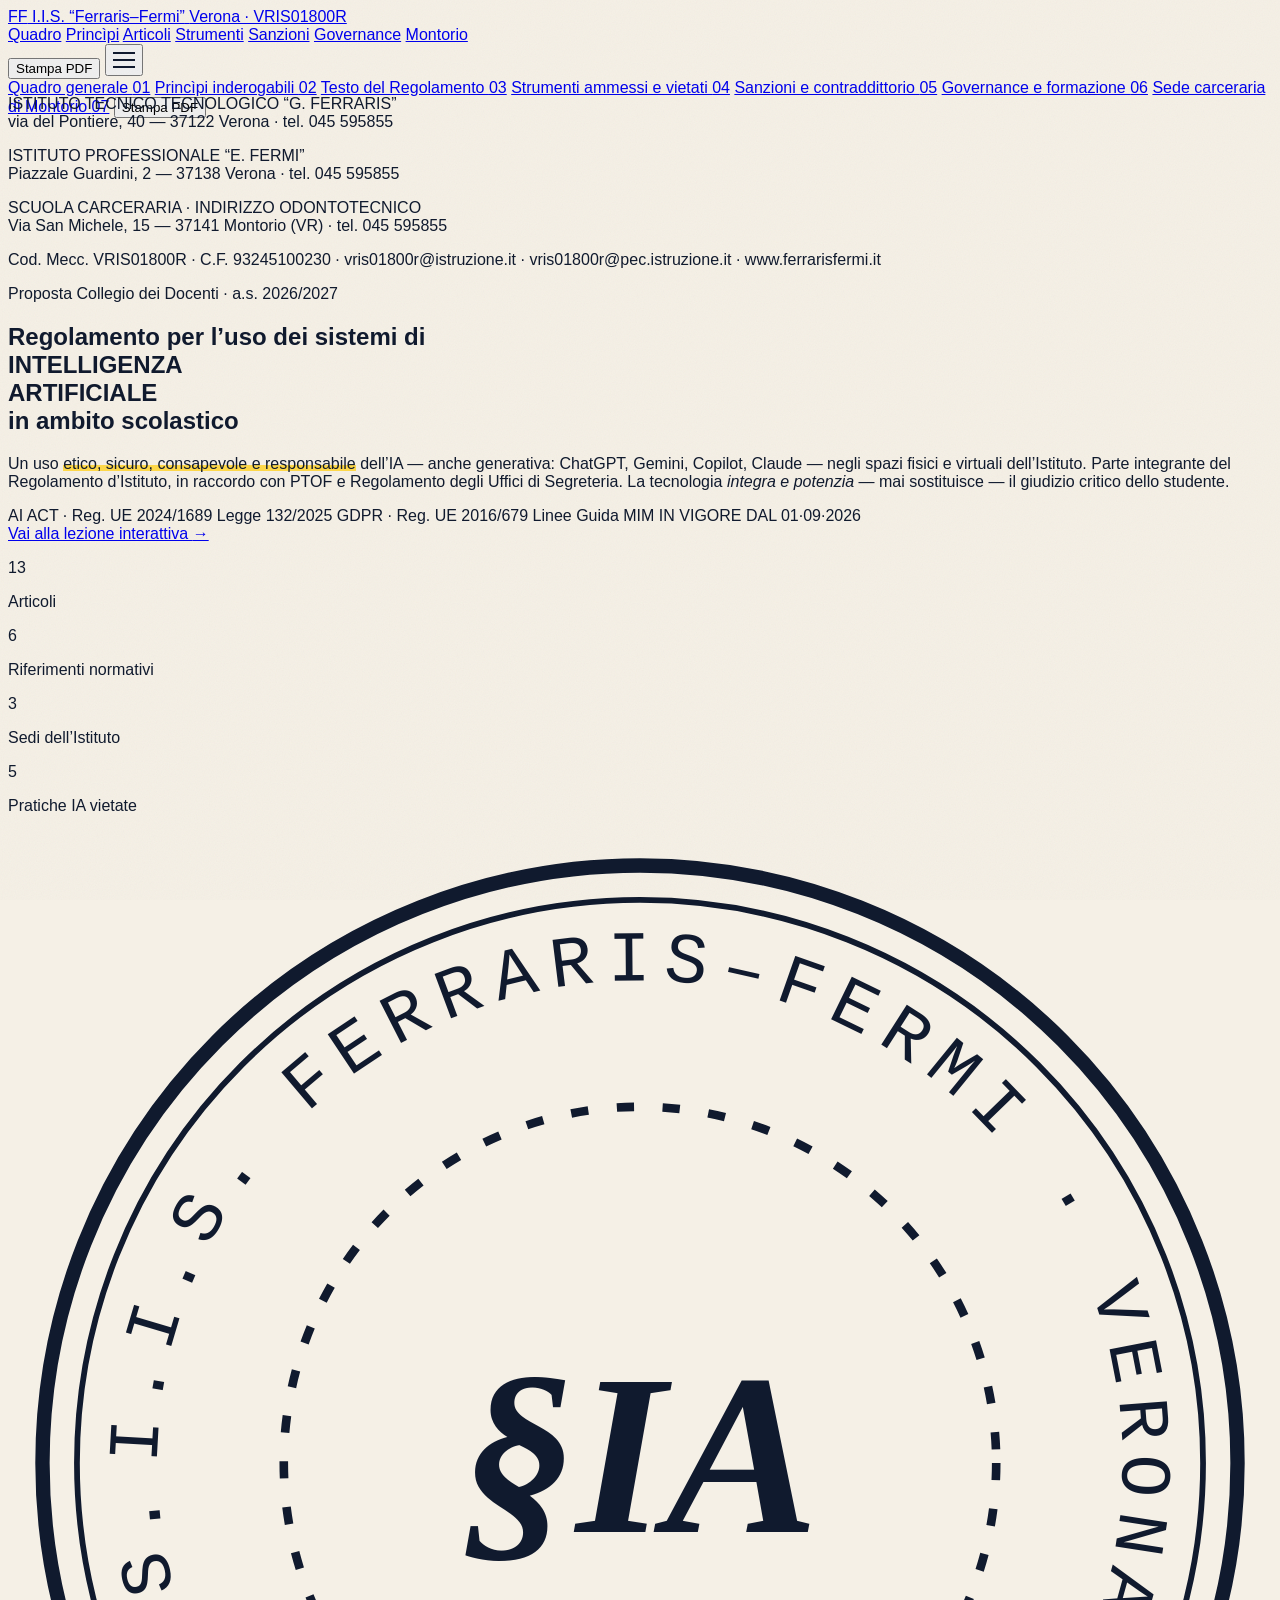
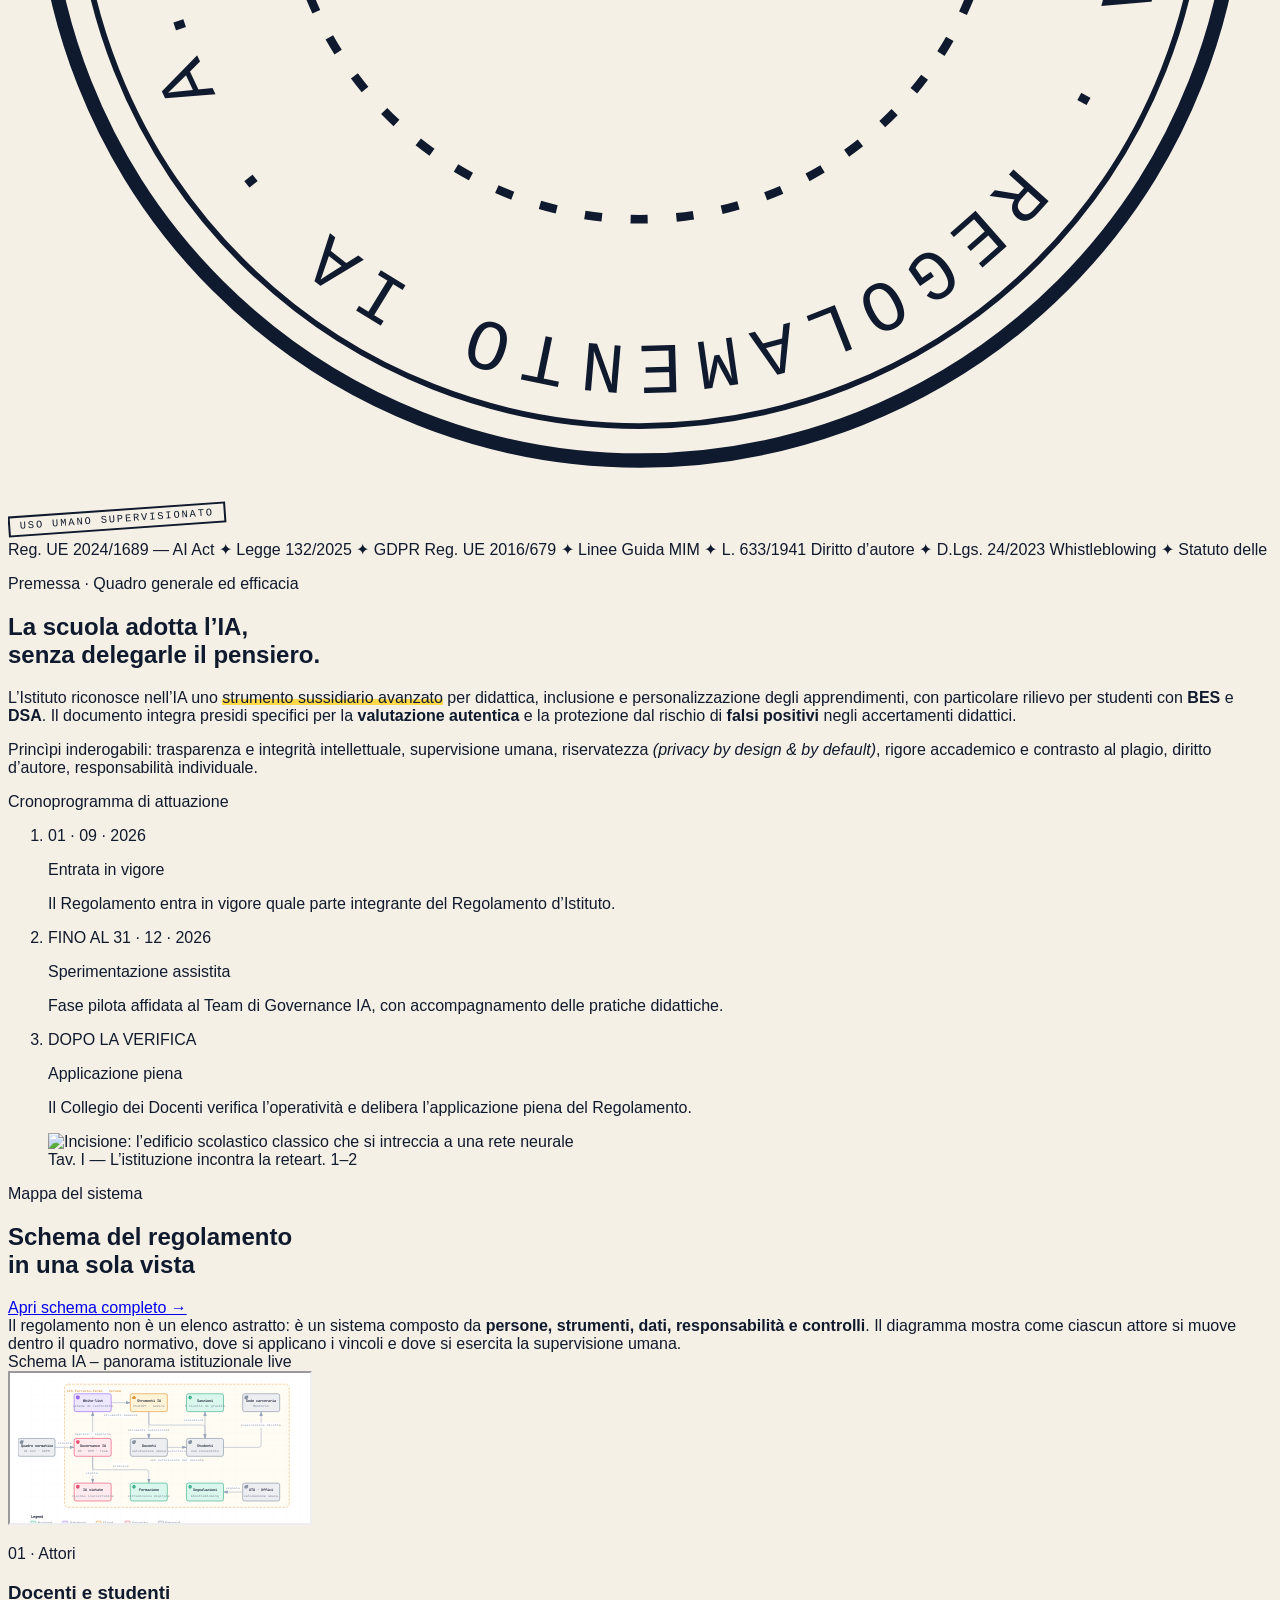
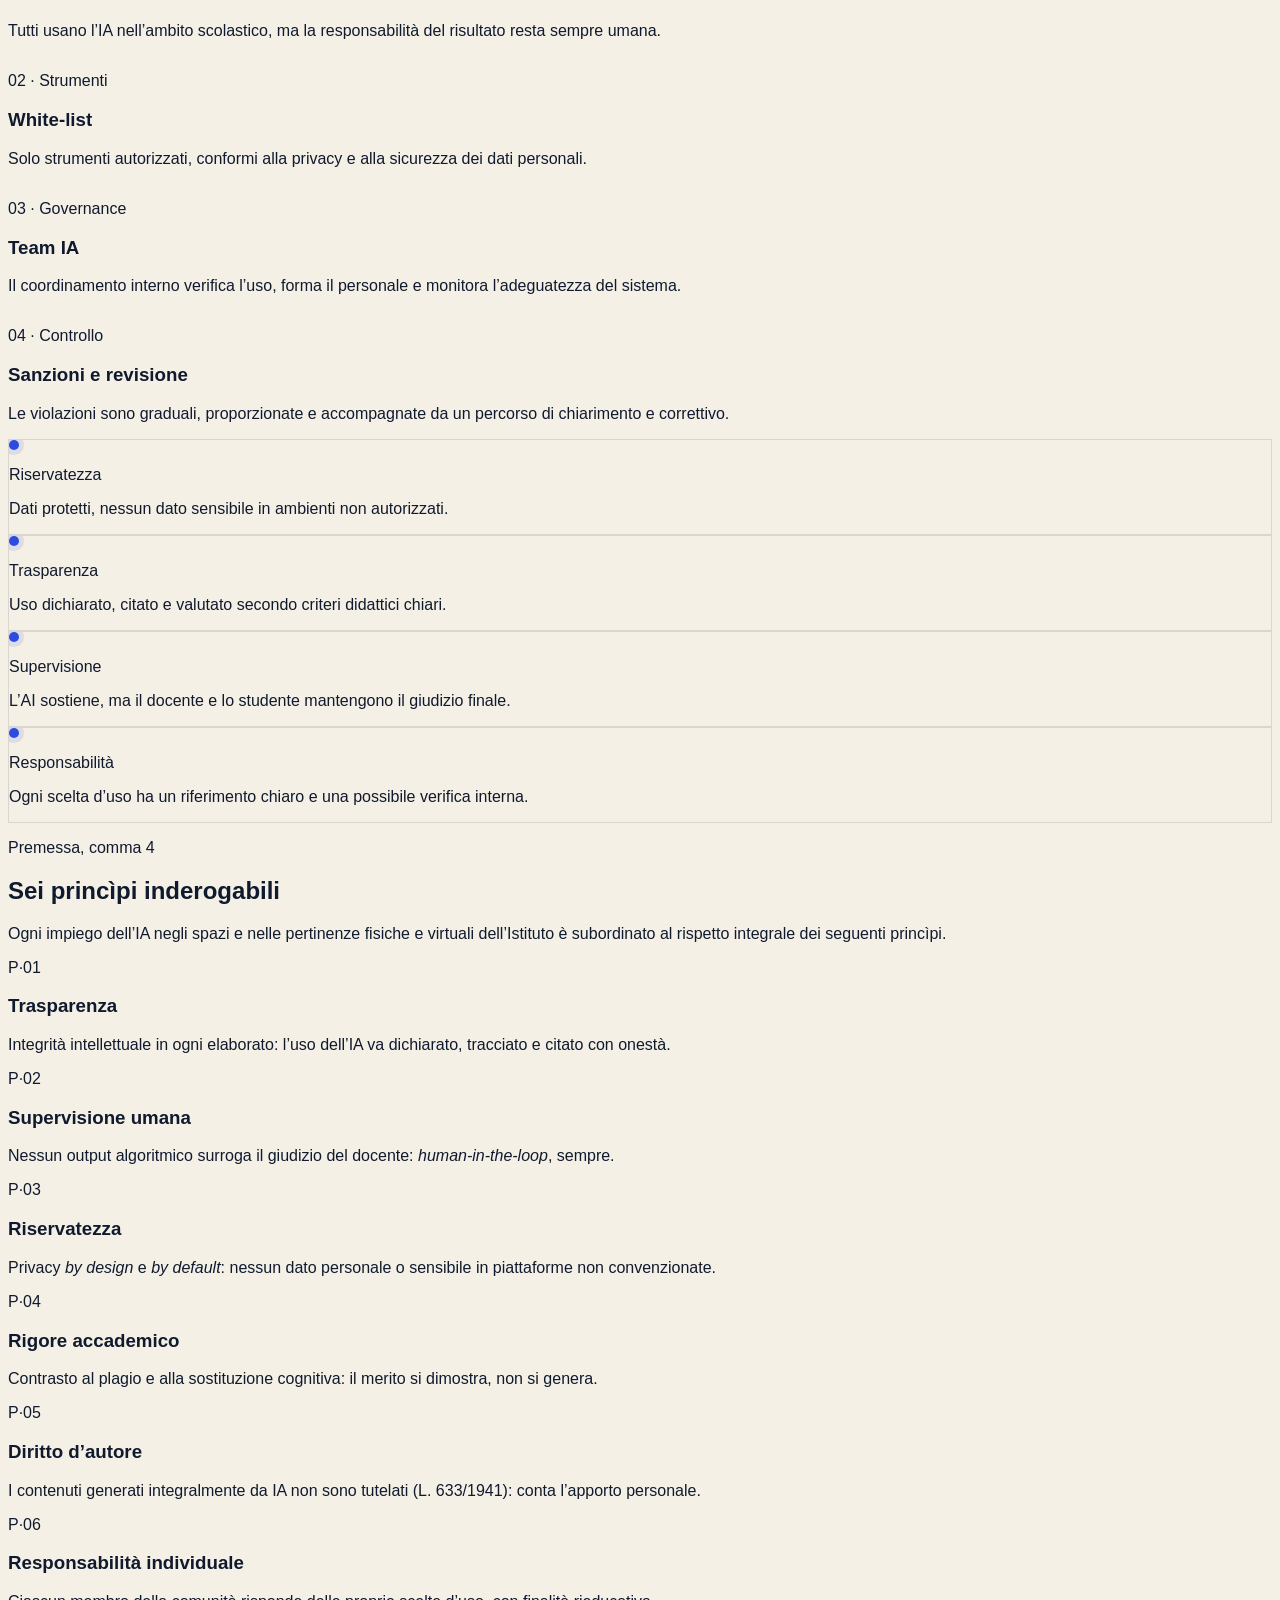
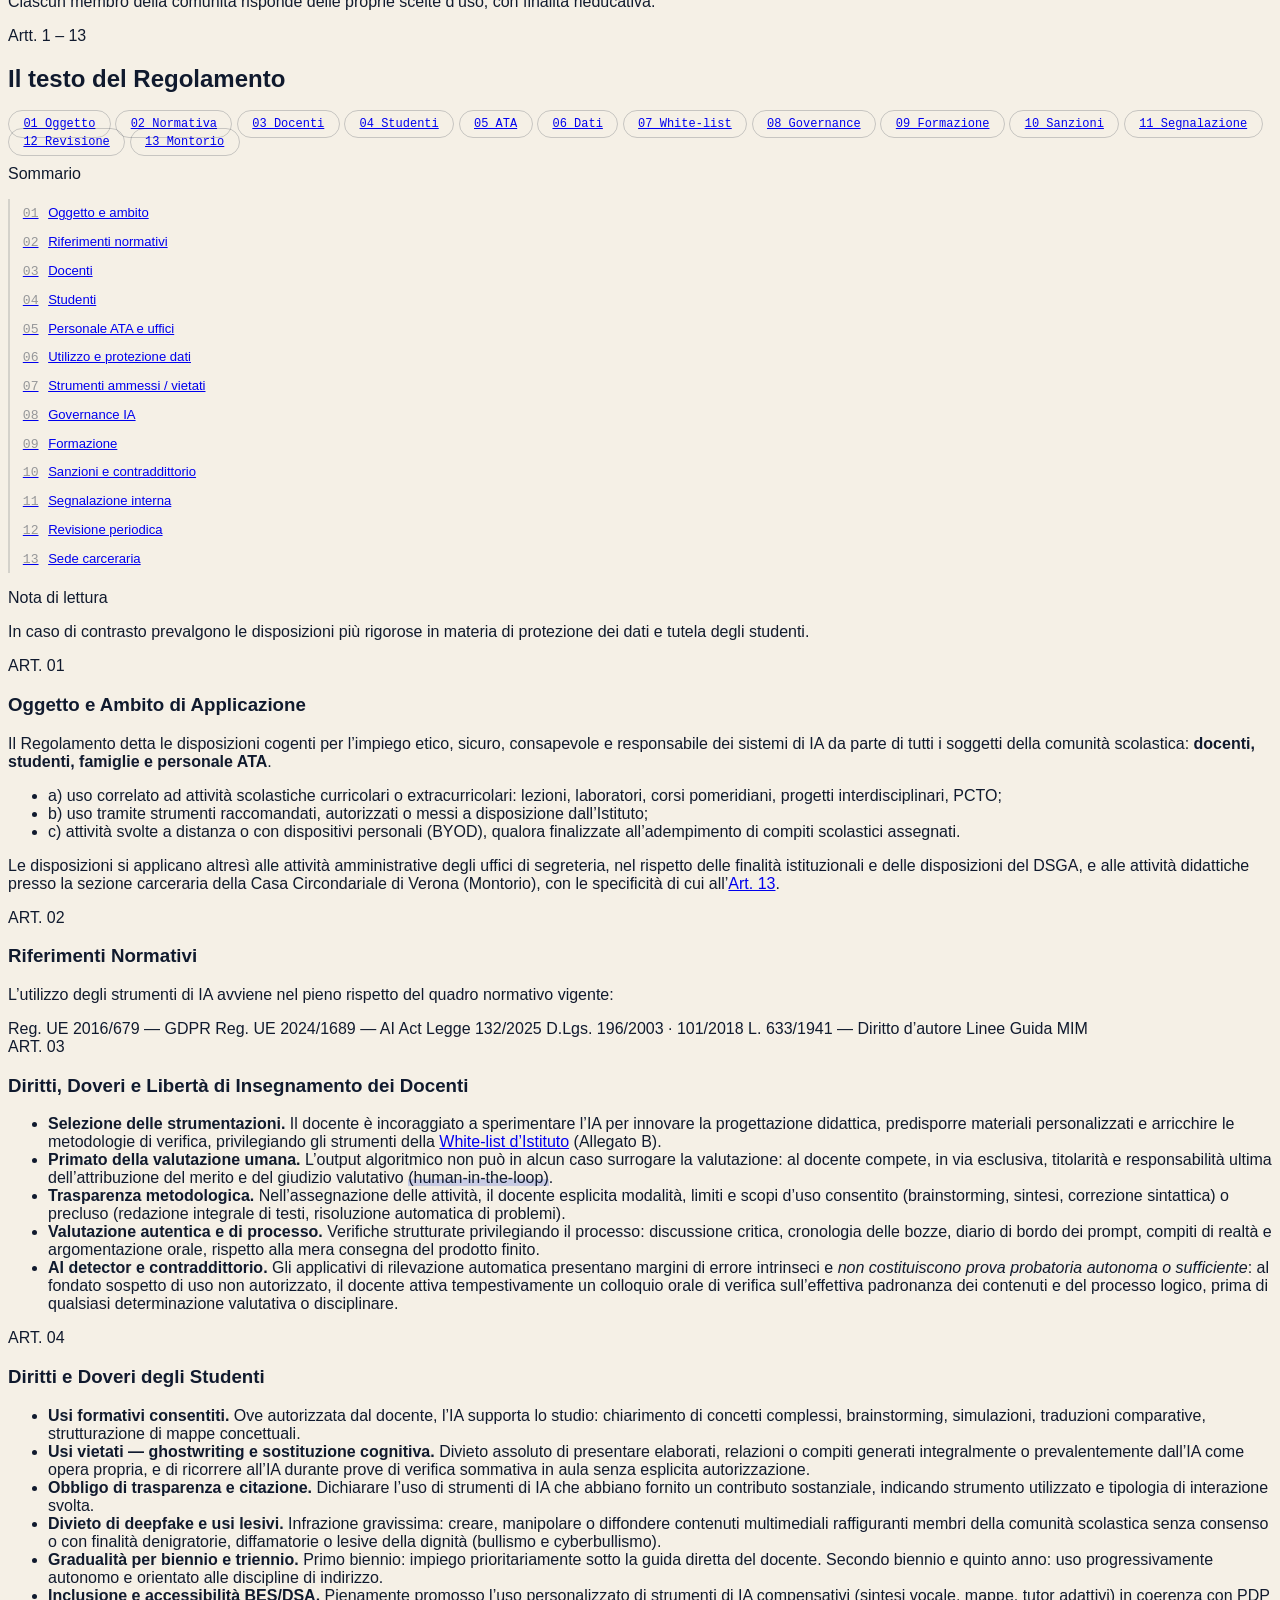
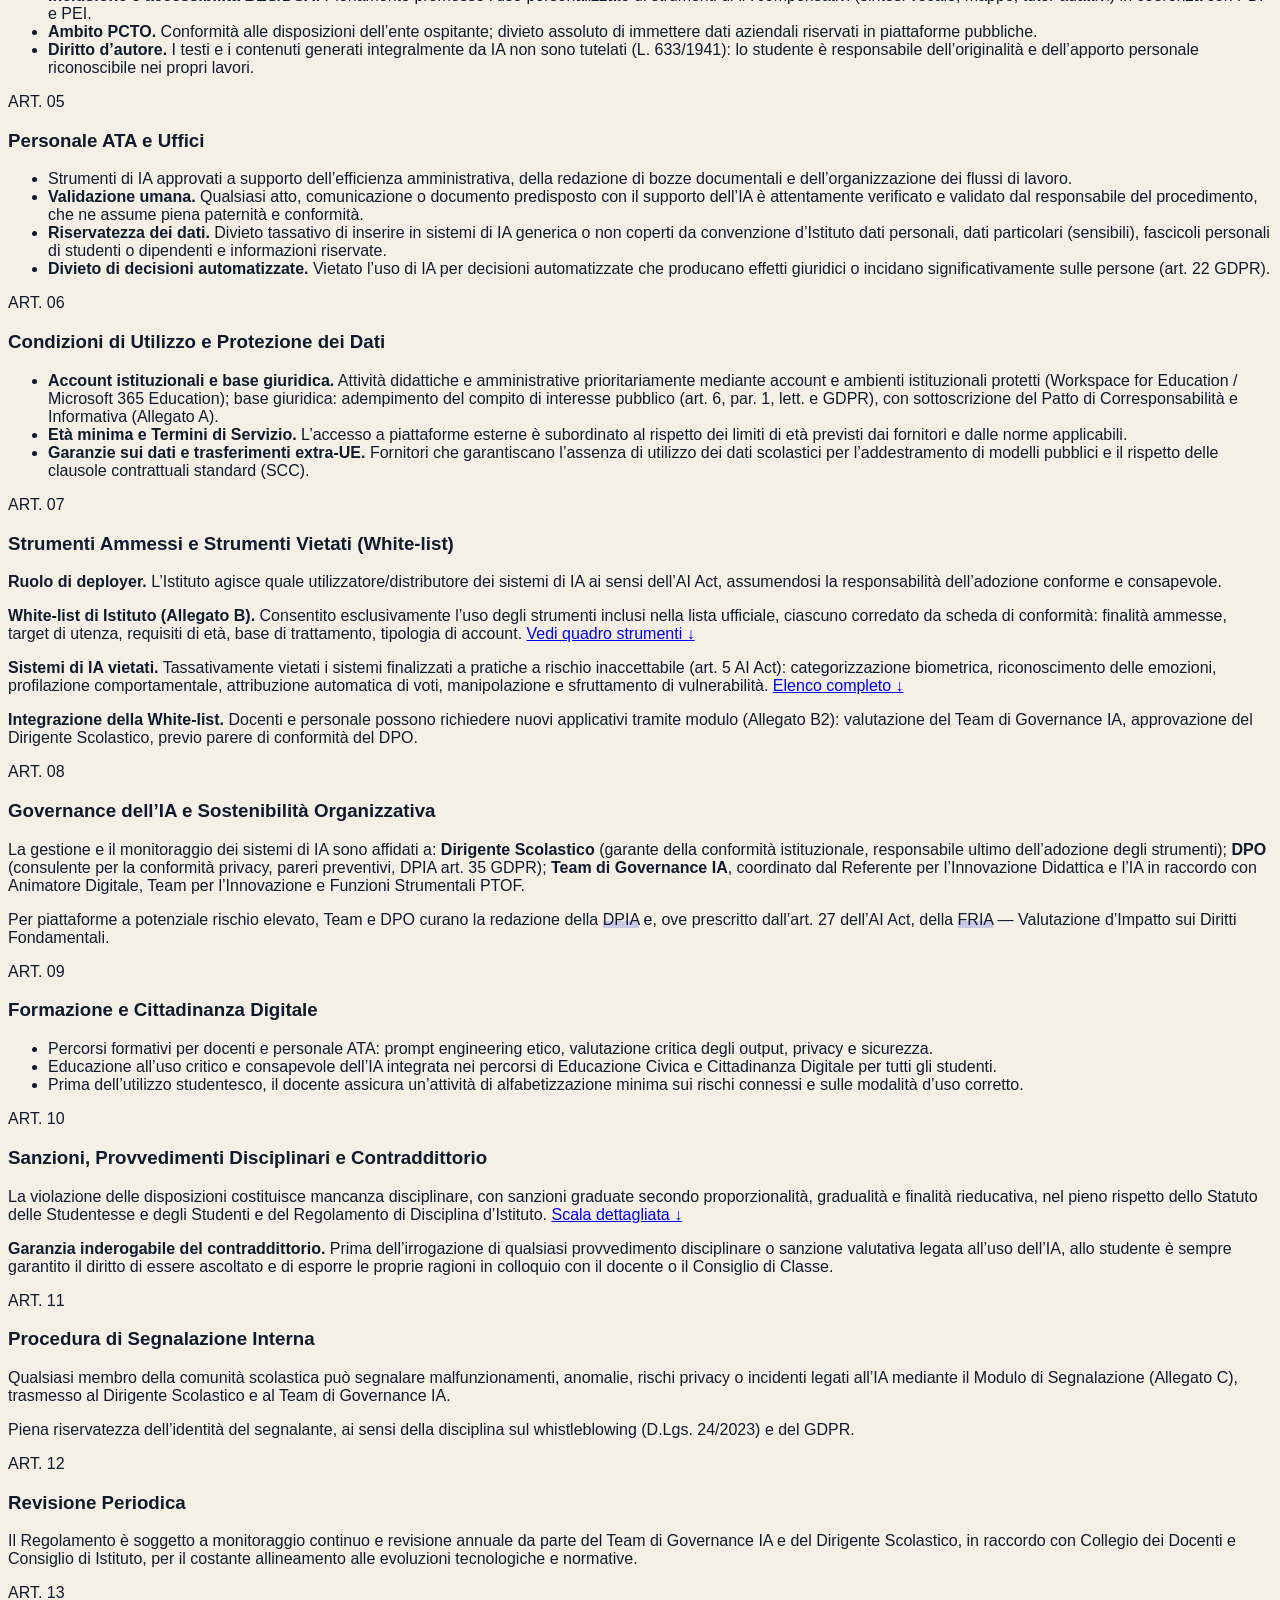
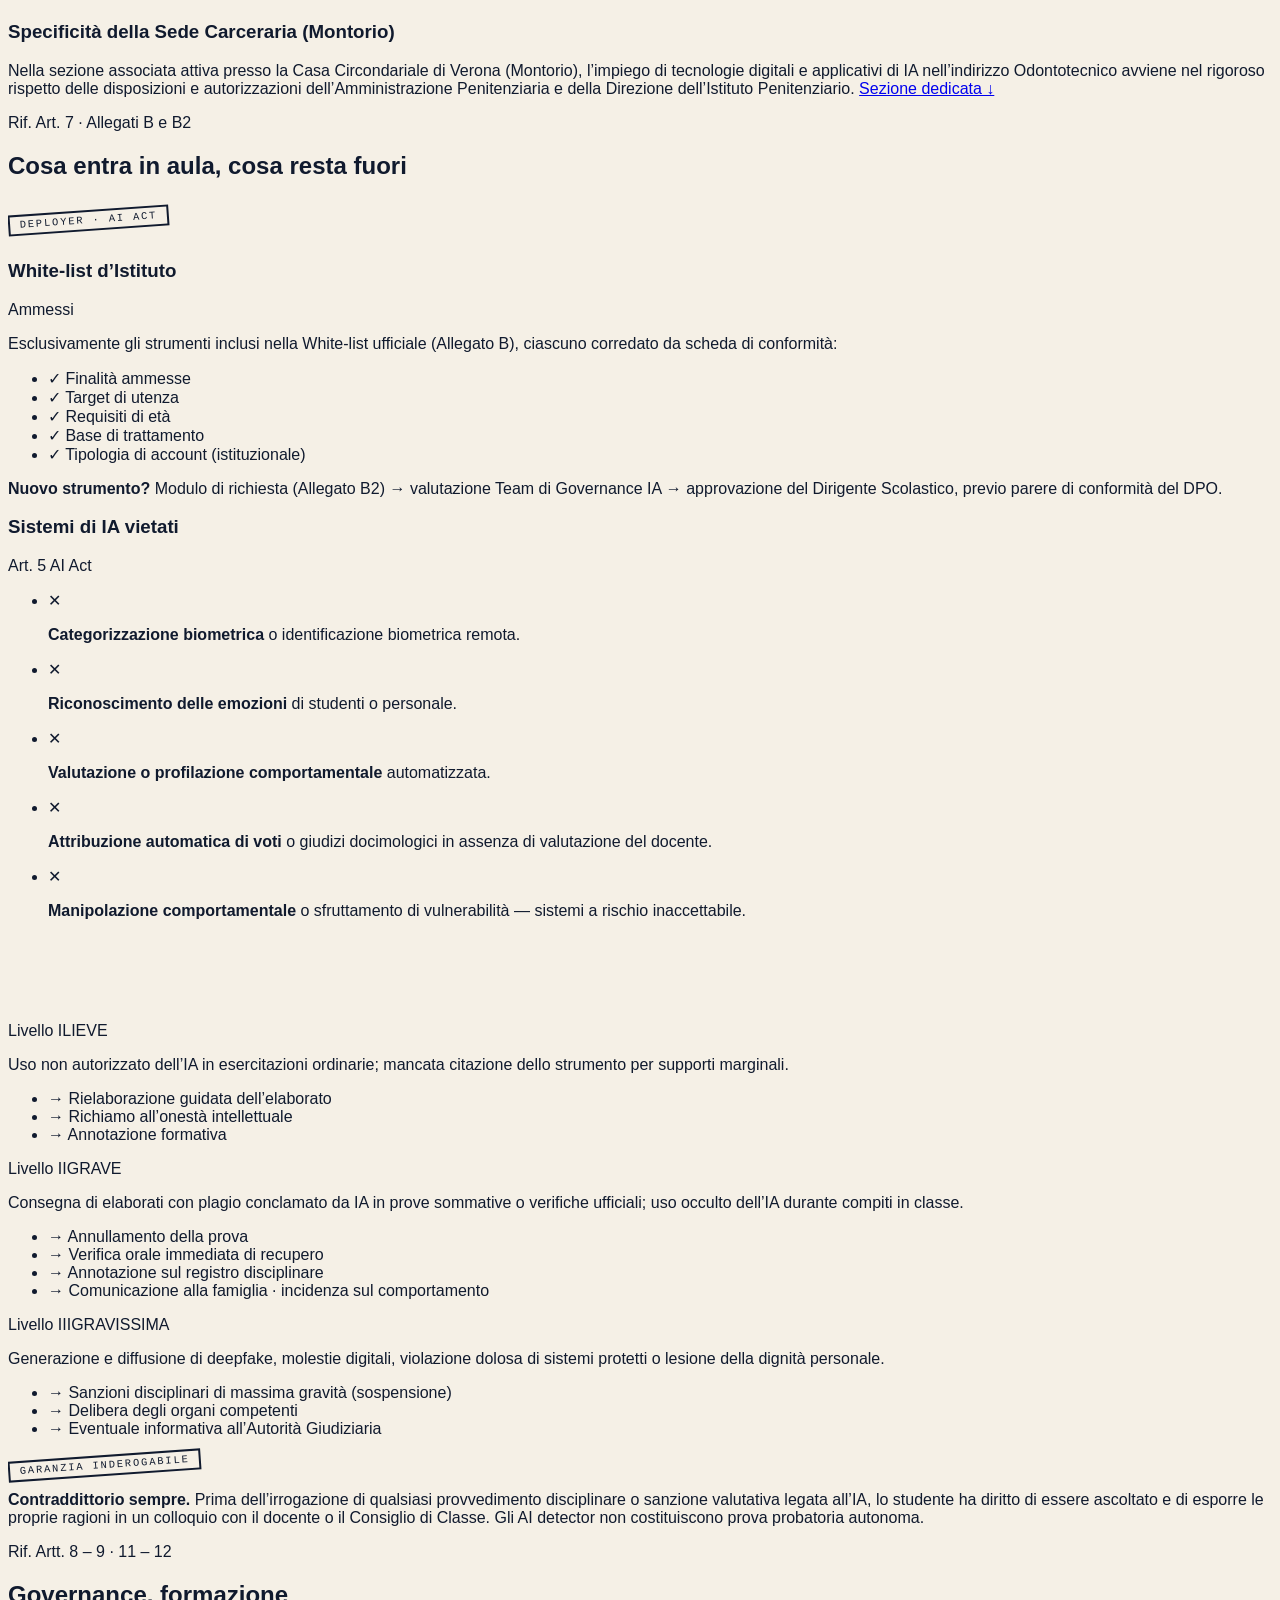
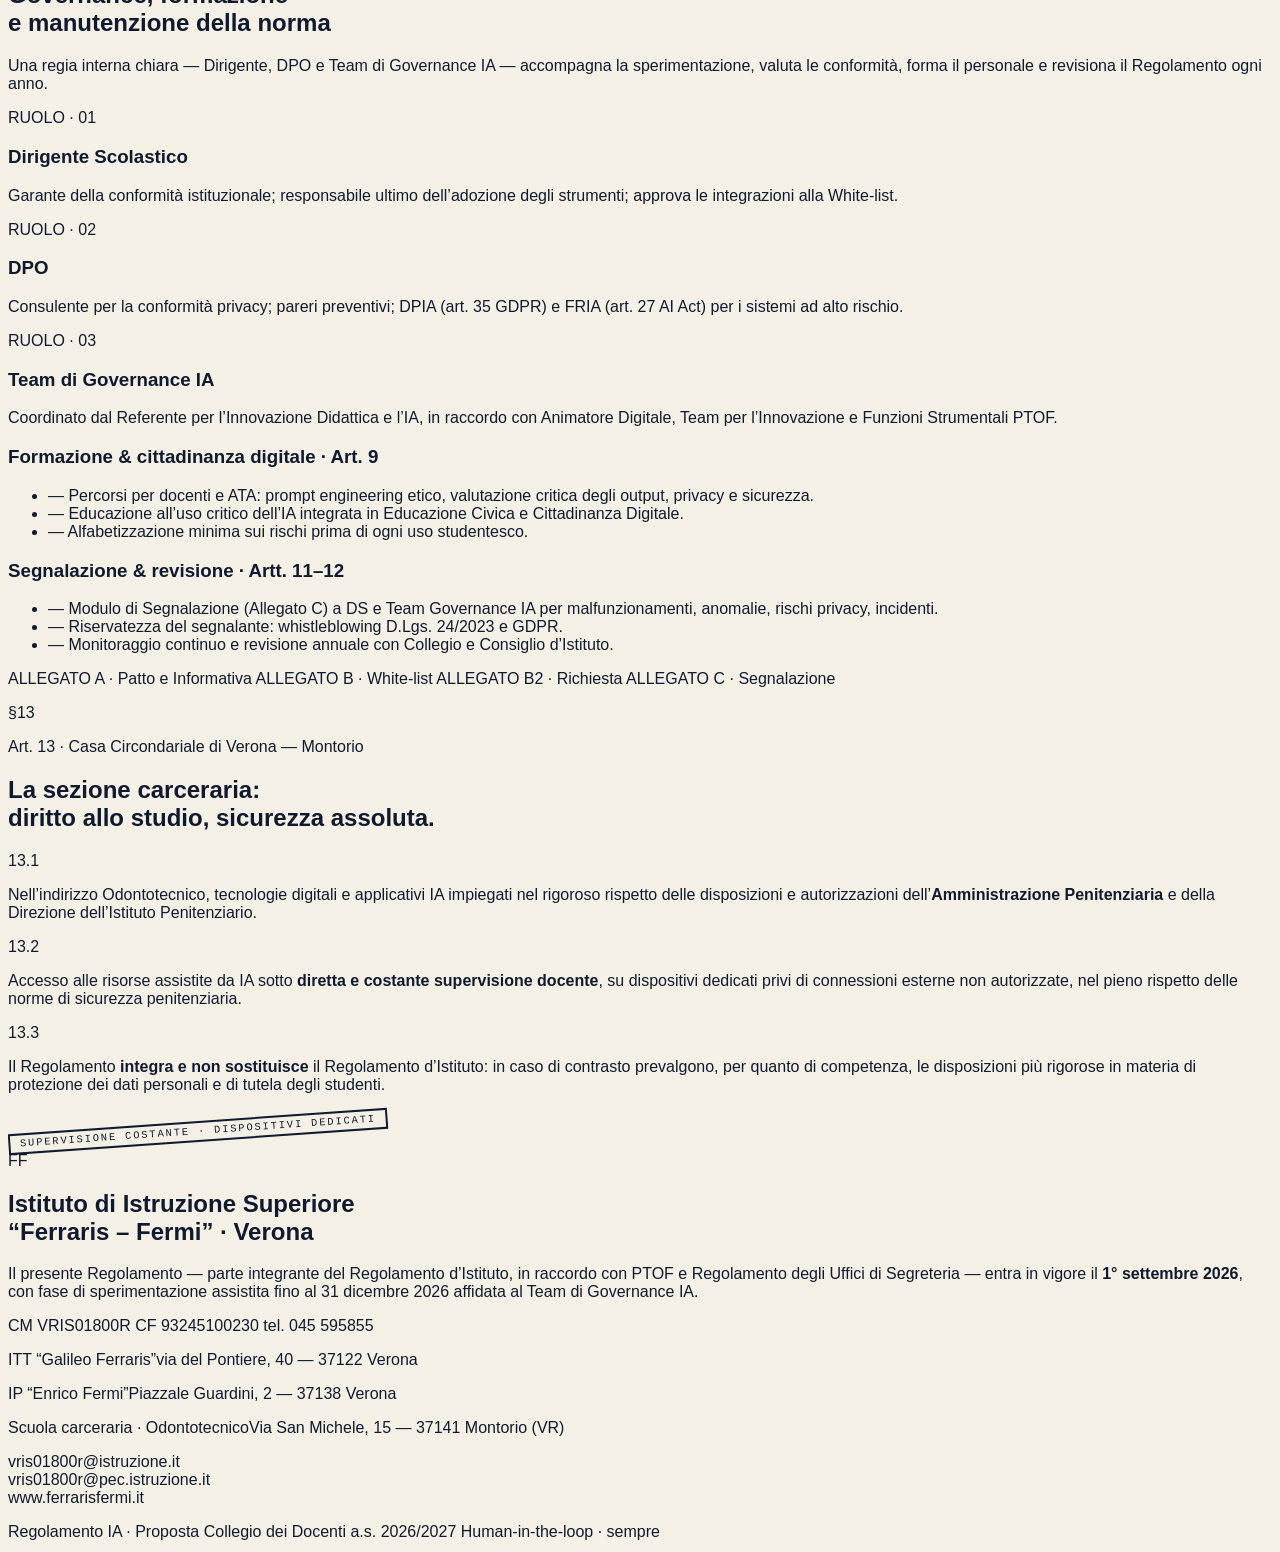
==== commit 23804201: "Add interactive lesson entry link" ====
--- a/index.html
+++ b/index.html
@@ -200,6 +200,7 @@
           <span class="border border-ink/25 rounded-full px-3 py-1.5 hover:border-cobalt hover:text-cobalt transition-colors">Linee Guida MIM</span>
           <span class="bg-seal text-paper rounded-full px-3 py-1.5 font-bold">IN VIGORE DAL 01·09·2026</span>
         </div>
+        <a href="attivita/index.html" class="reveal mt-6 inline-flex items-center gap-2 rounded-full border-2 border-ink bg-ink px-4 py-2 font-mono text-[10px] uppercase tracking-[.2em] text-paper transition hover:bg-cobalt hover:border-cobalt" style="--d:.3s">Vai alla lezione interattiva <span aria-hidden="true">→</span></a>
         <div class="reveal mt-10 grid grid-cols-2 sm:grid-cols-4 gap-6 max-w-2xl border-t-2 border-ink pt-6" style="--d:.35s">
           <div><p class="font-display text-4xl font-black text-ink"><span data-count="13">0</span></p><p class="font-mono text-[10px] uppercase tracking-[.18em] text-ink/55 mt-1">Articoli</p></div>
           <div><p class="font-display text-4xl font-black text-cobalt"><span data-count="6">0</span></p><p class="font-mono text-[10px] uppercase tracking-[.18em] text-ink/55 mt-1">Riferimenti normativi</p></div>
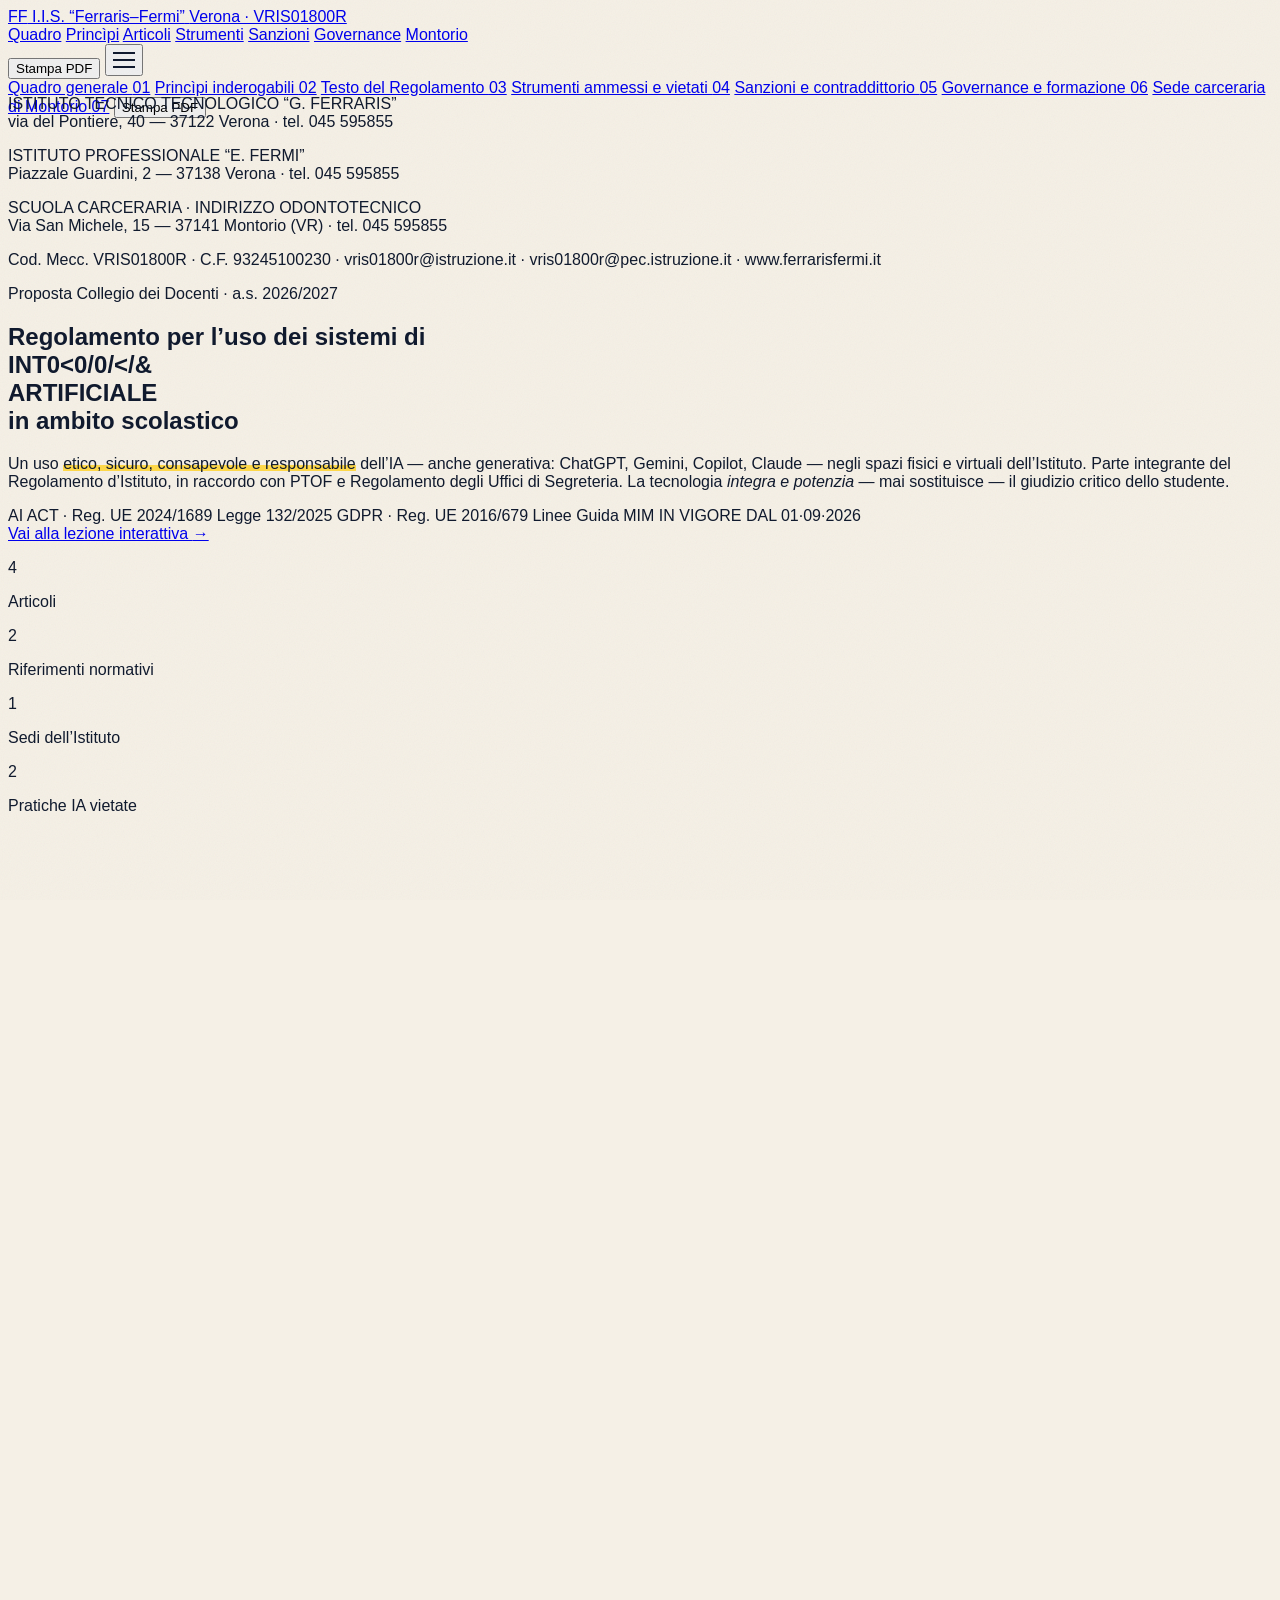
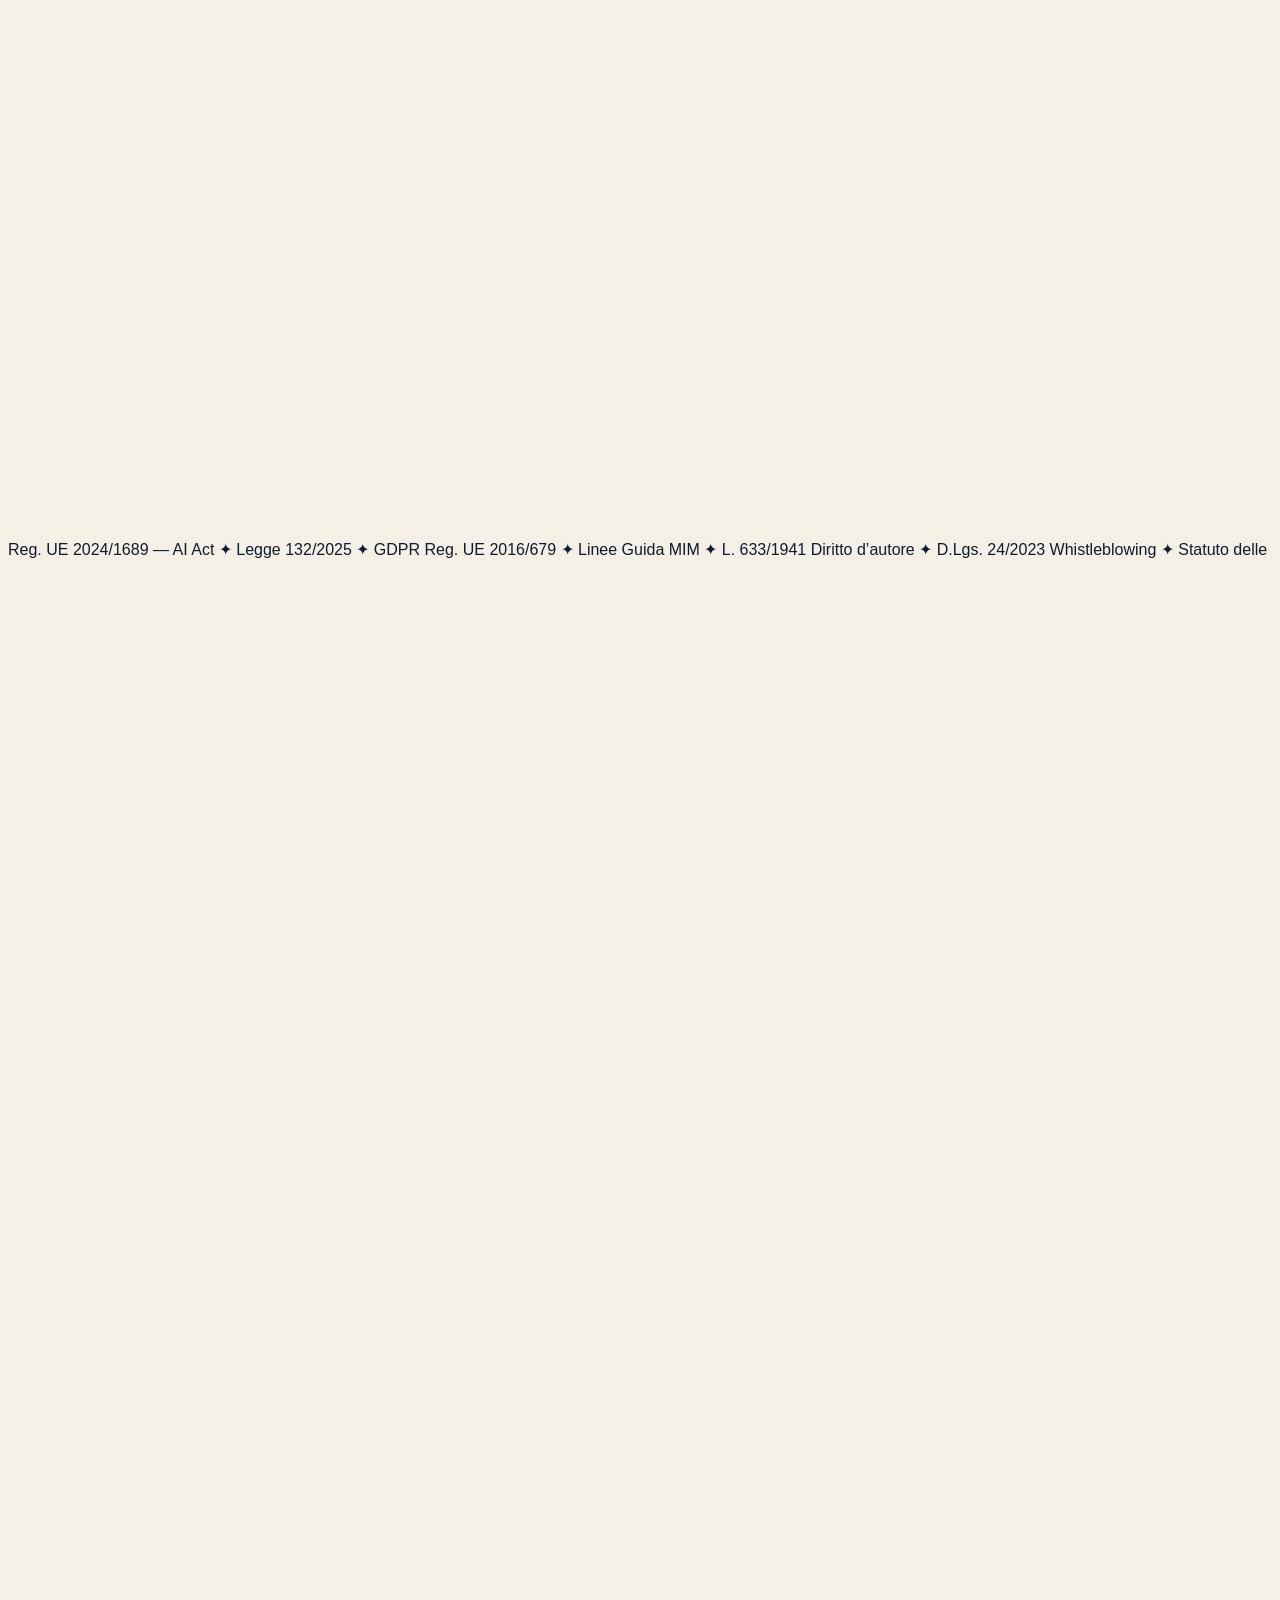
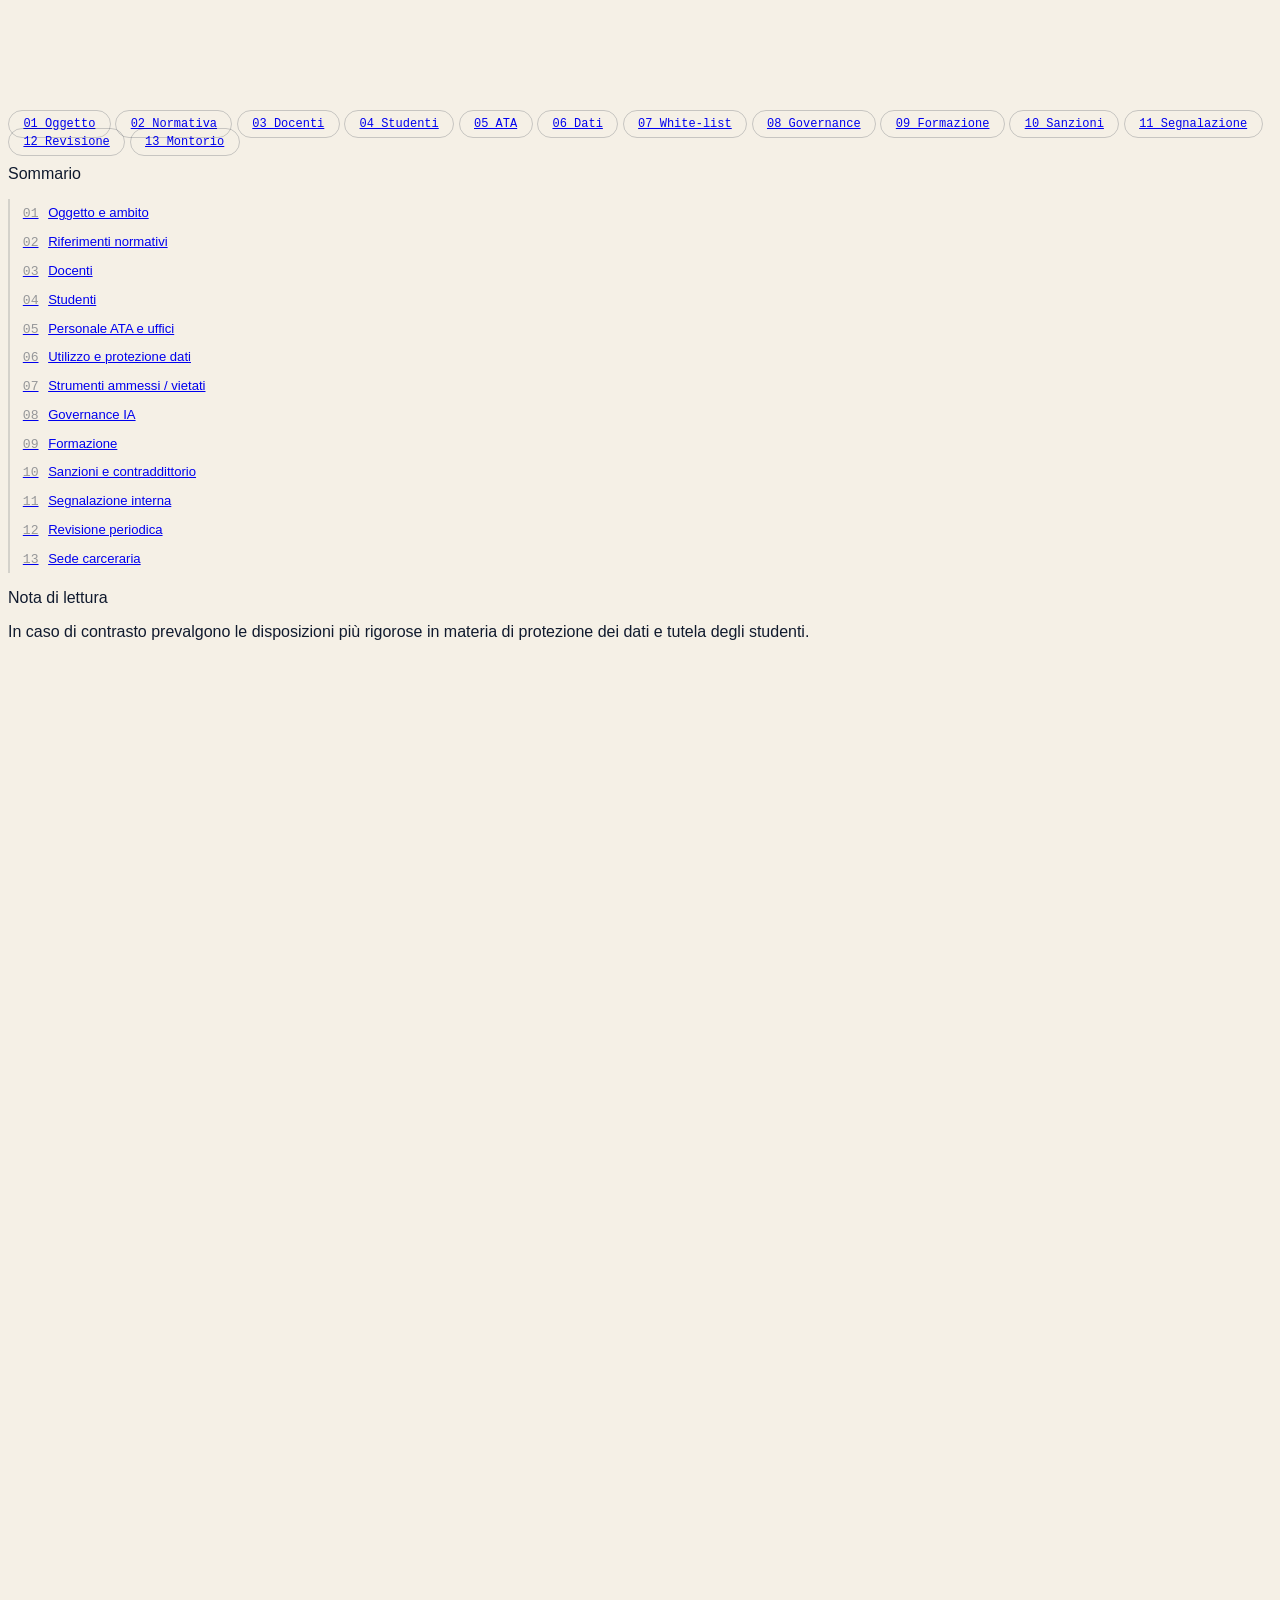
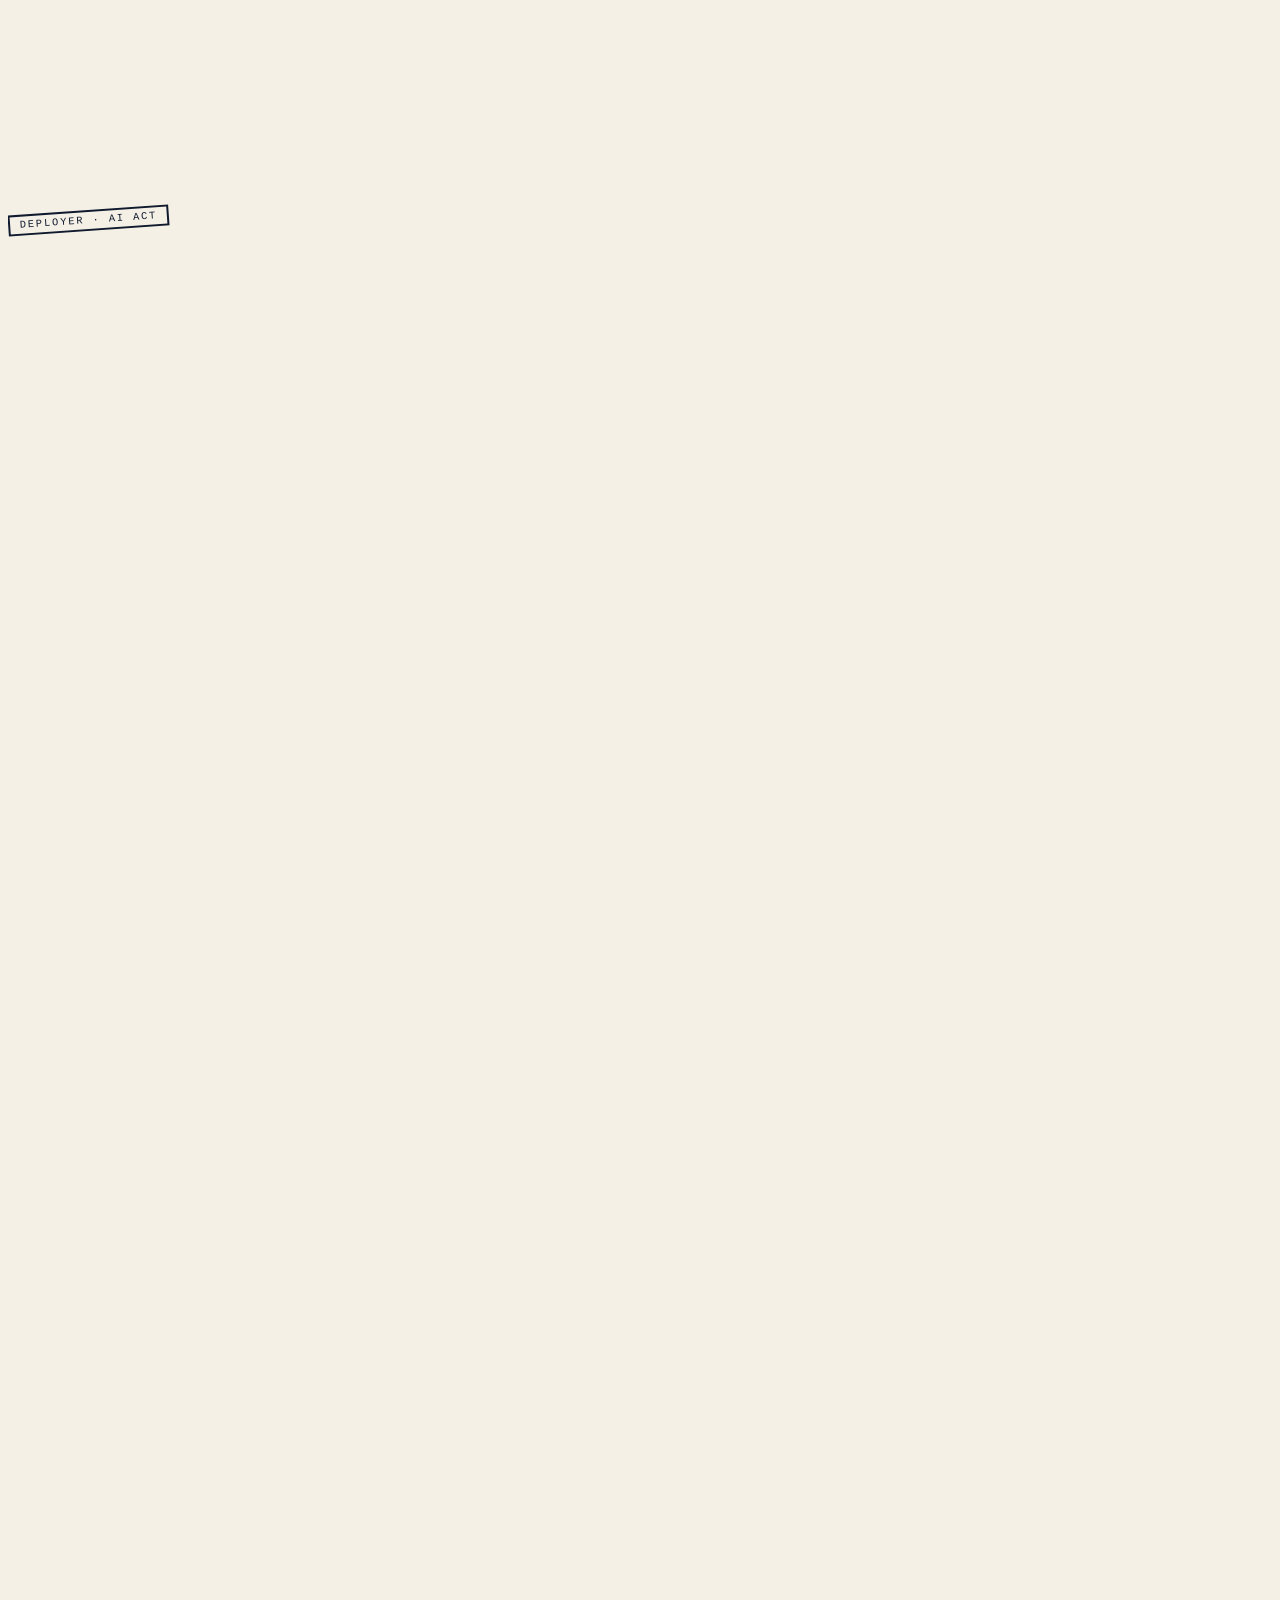
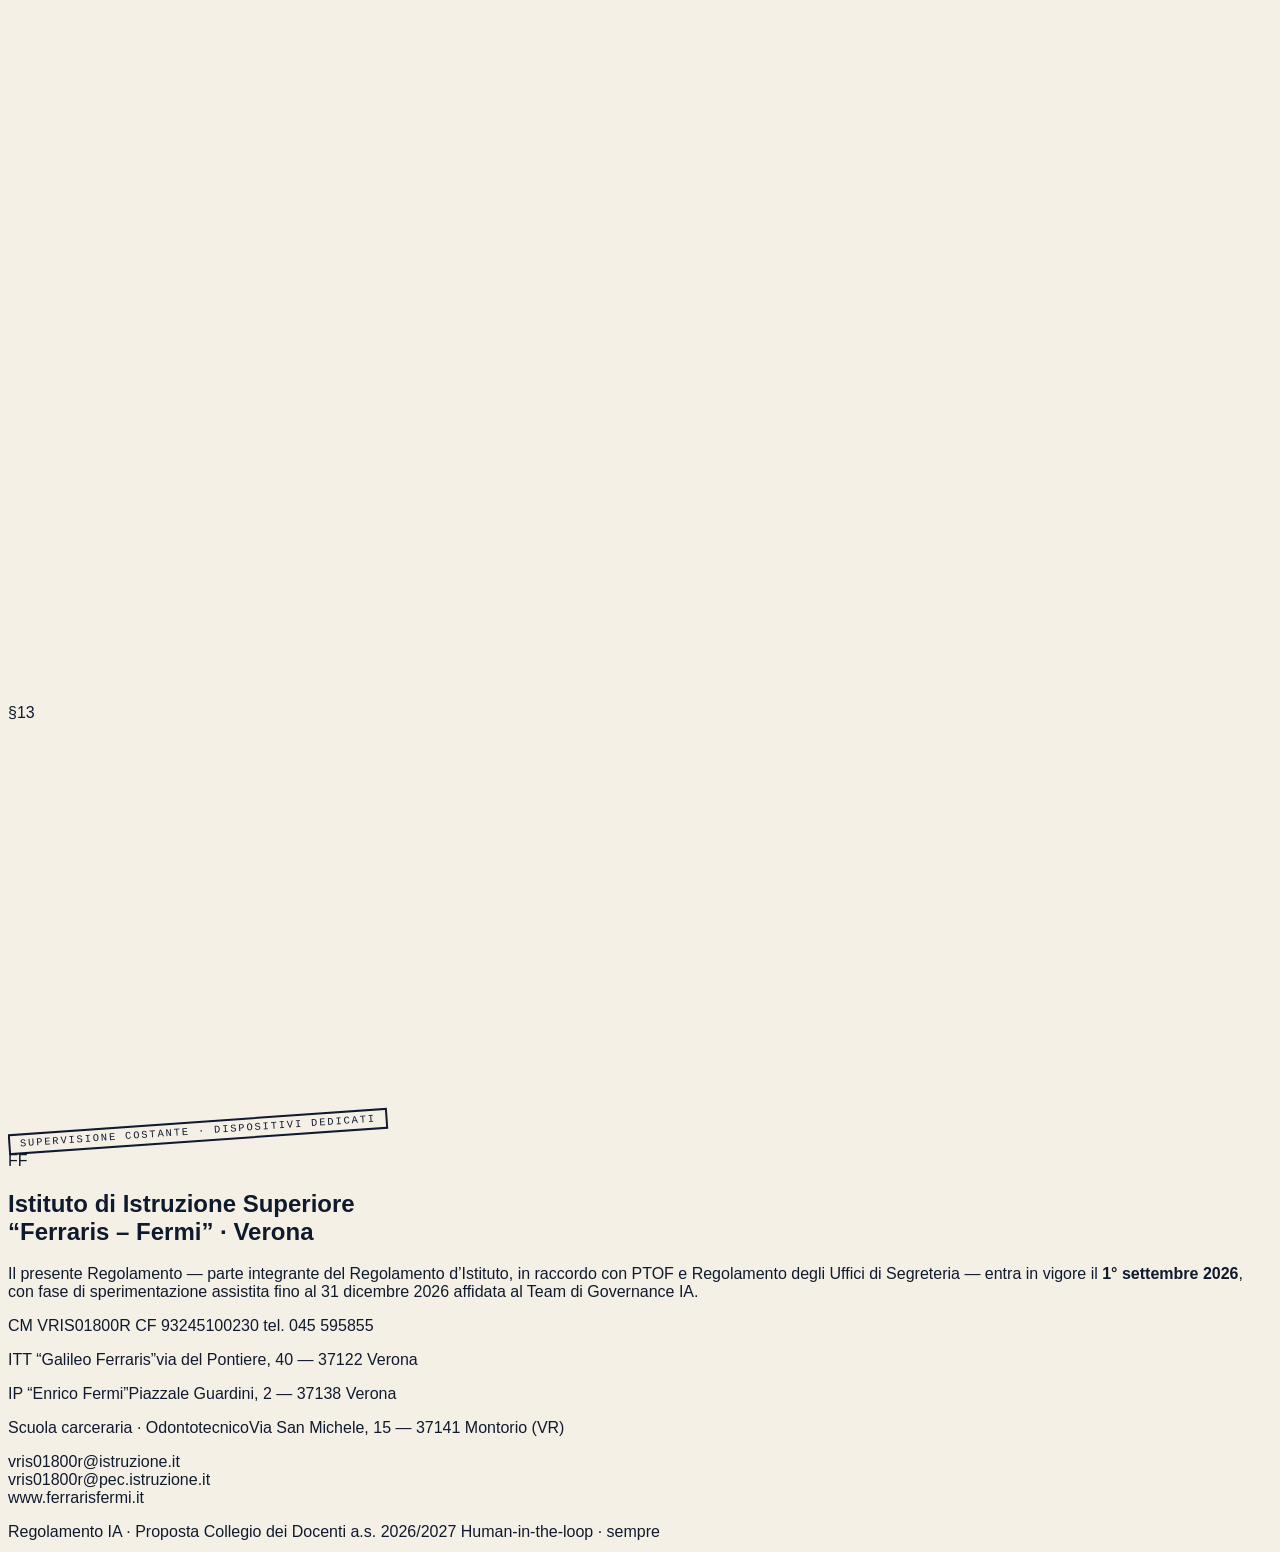
==== commit f6c54703: "Redirect homepage to landing page" ====
--- a/index.html
+++ b/index.html
@@ -3,6 +3,7 @@
 <head>
 <meta charset="UTF-8">
 <meta name="viewport" content="width=device-width, initial-scale=1.0">
+<meta http-equiv="refresh" content="0; url=landing.html">
 <title>Regolamento IA — I.I.S. “Ferraris–Fermi” Verona</title>
 <script src="https://cdn.tailwindcss.com"></script>
 <link rel="stylesheet" href="https://cdn.jsdelivr.net/fontsource/css/fraunces@latest/latin.css">
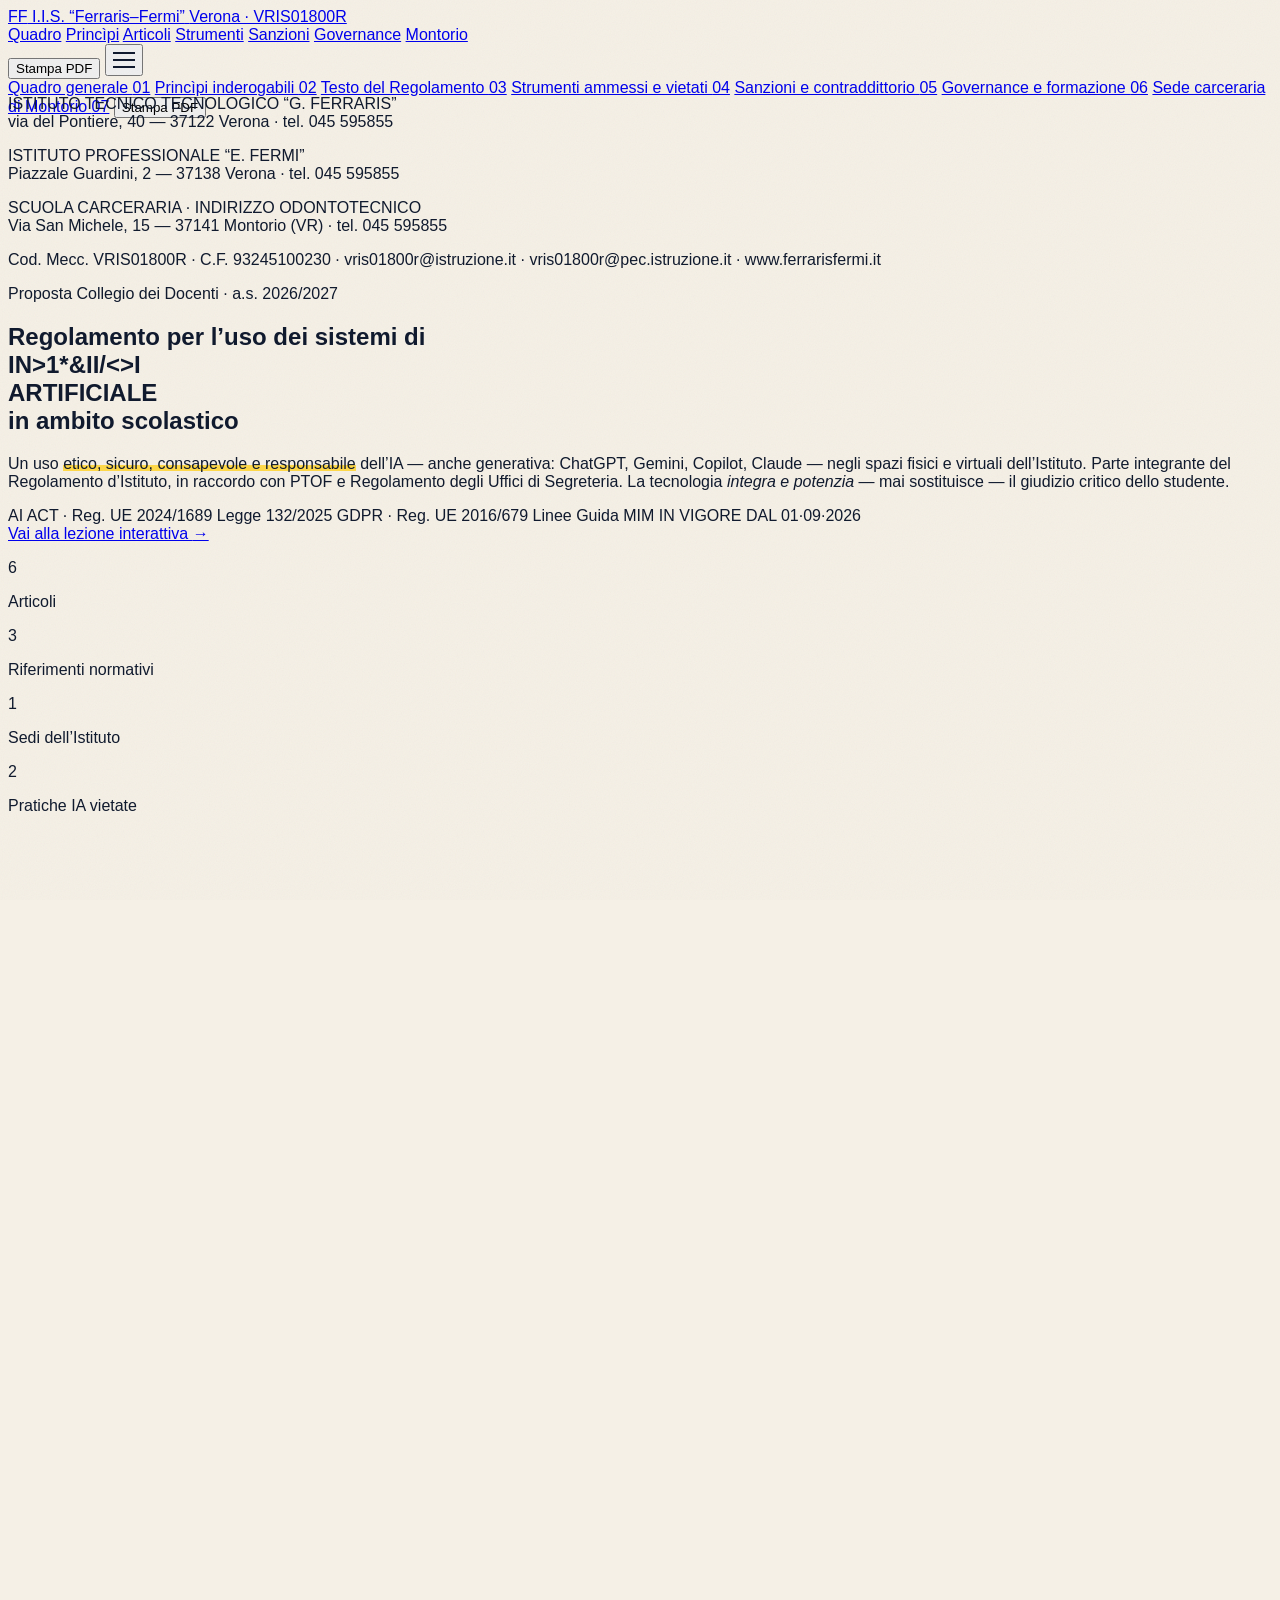
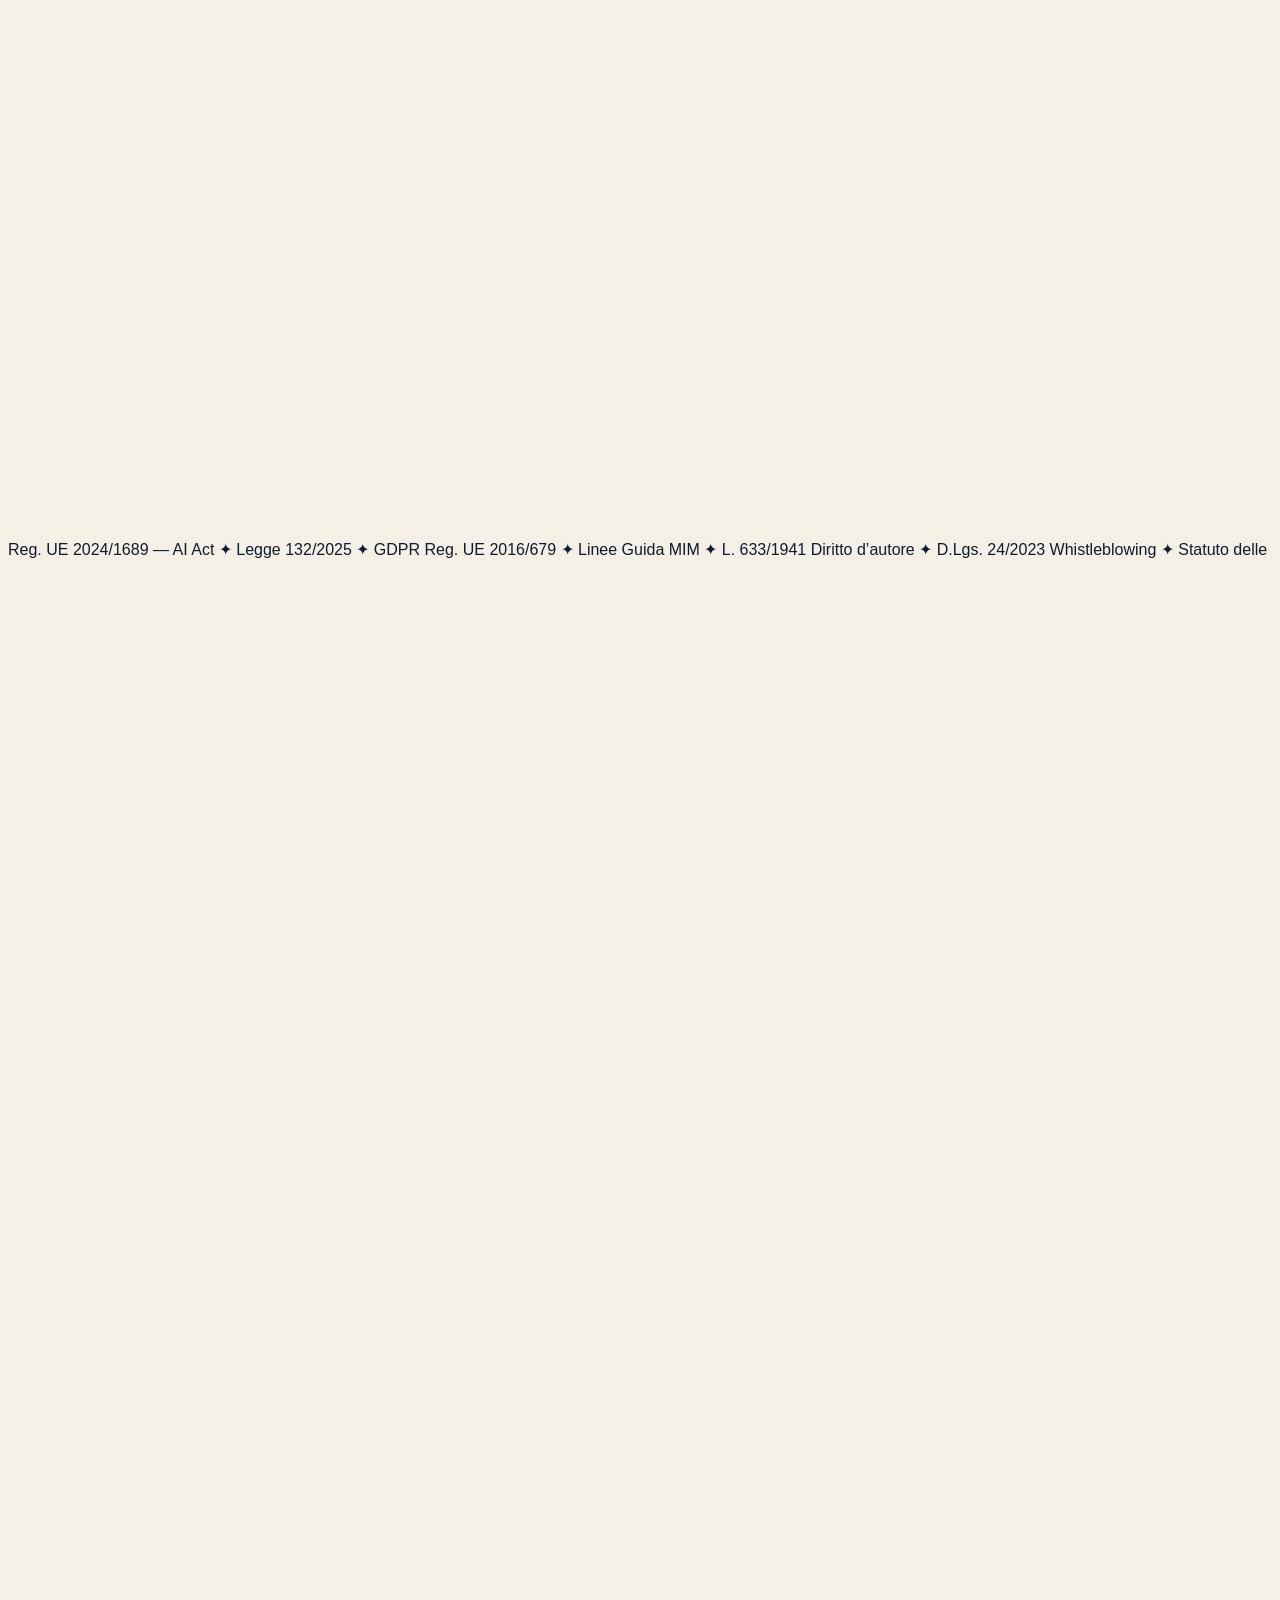
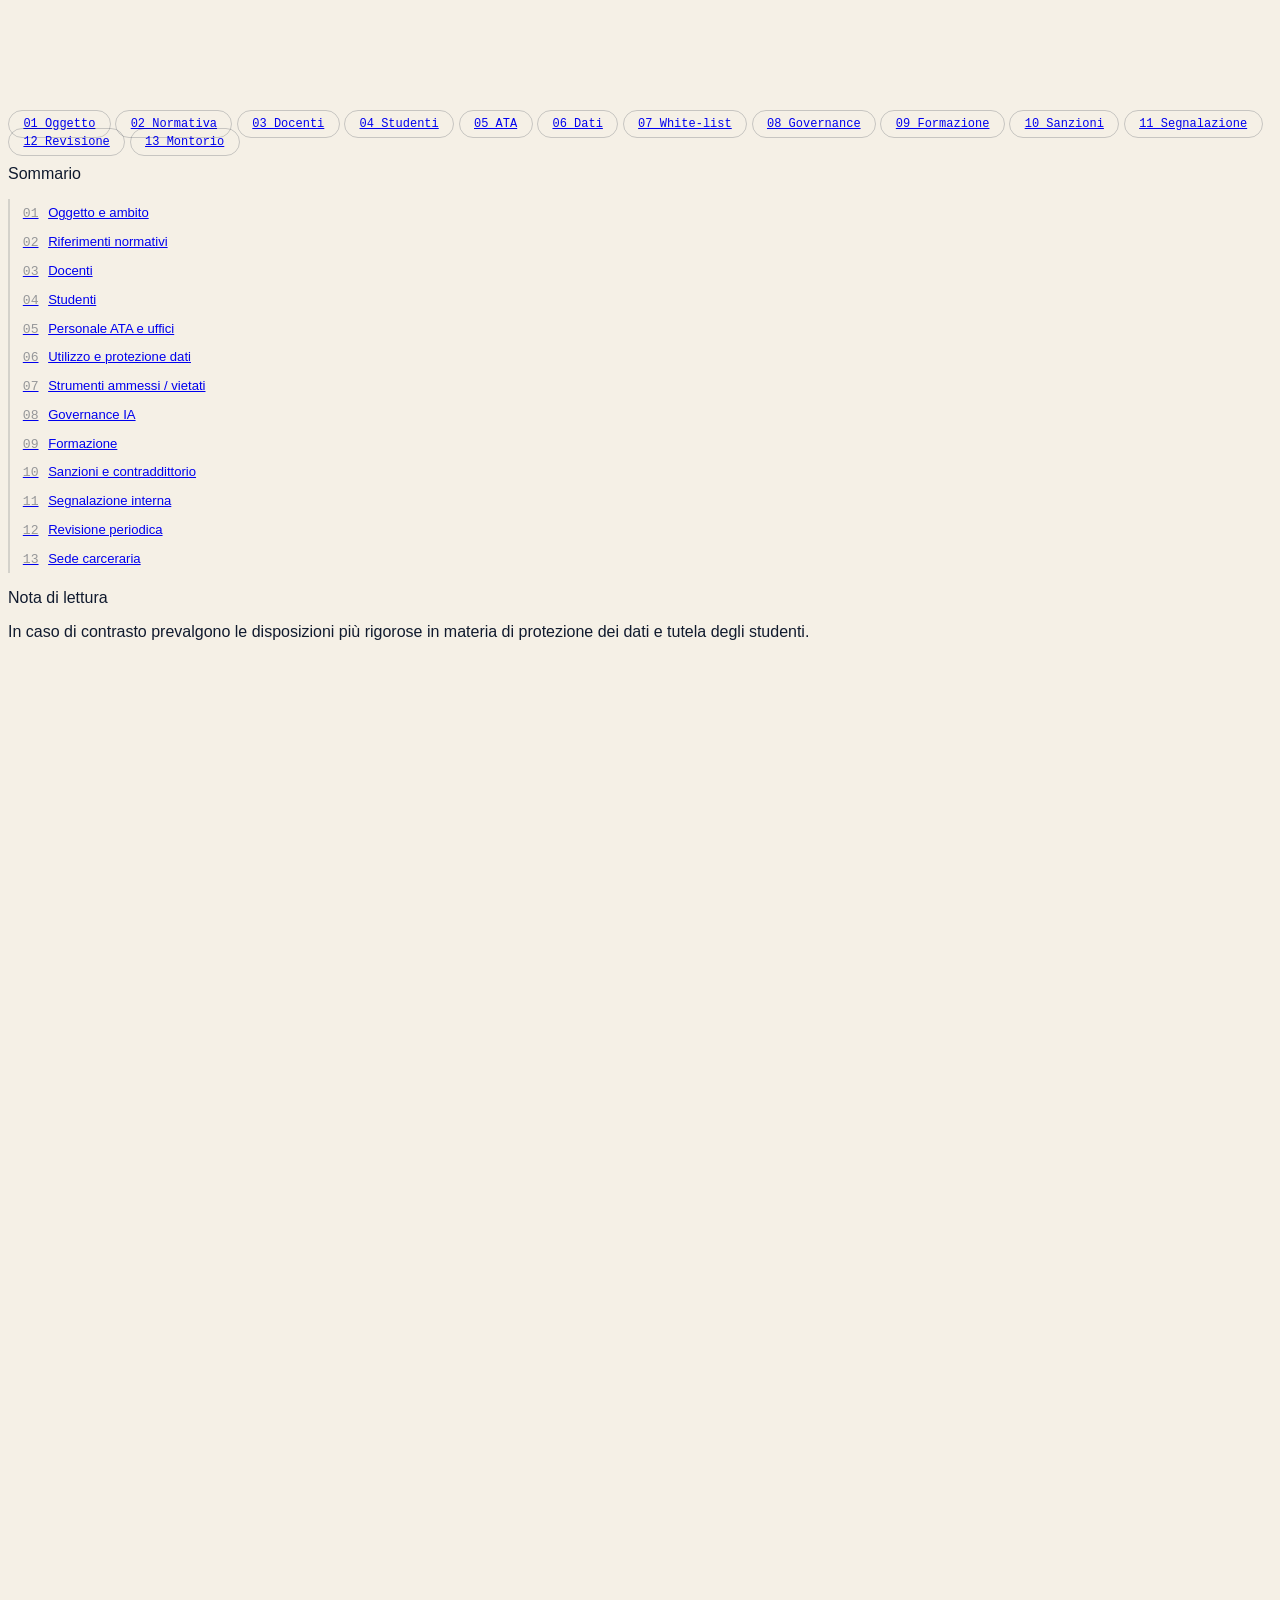
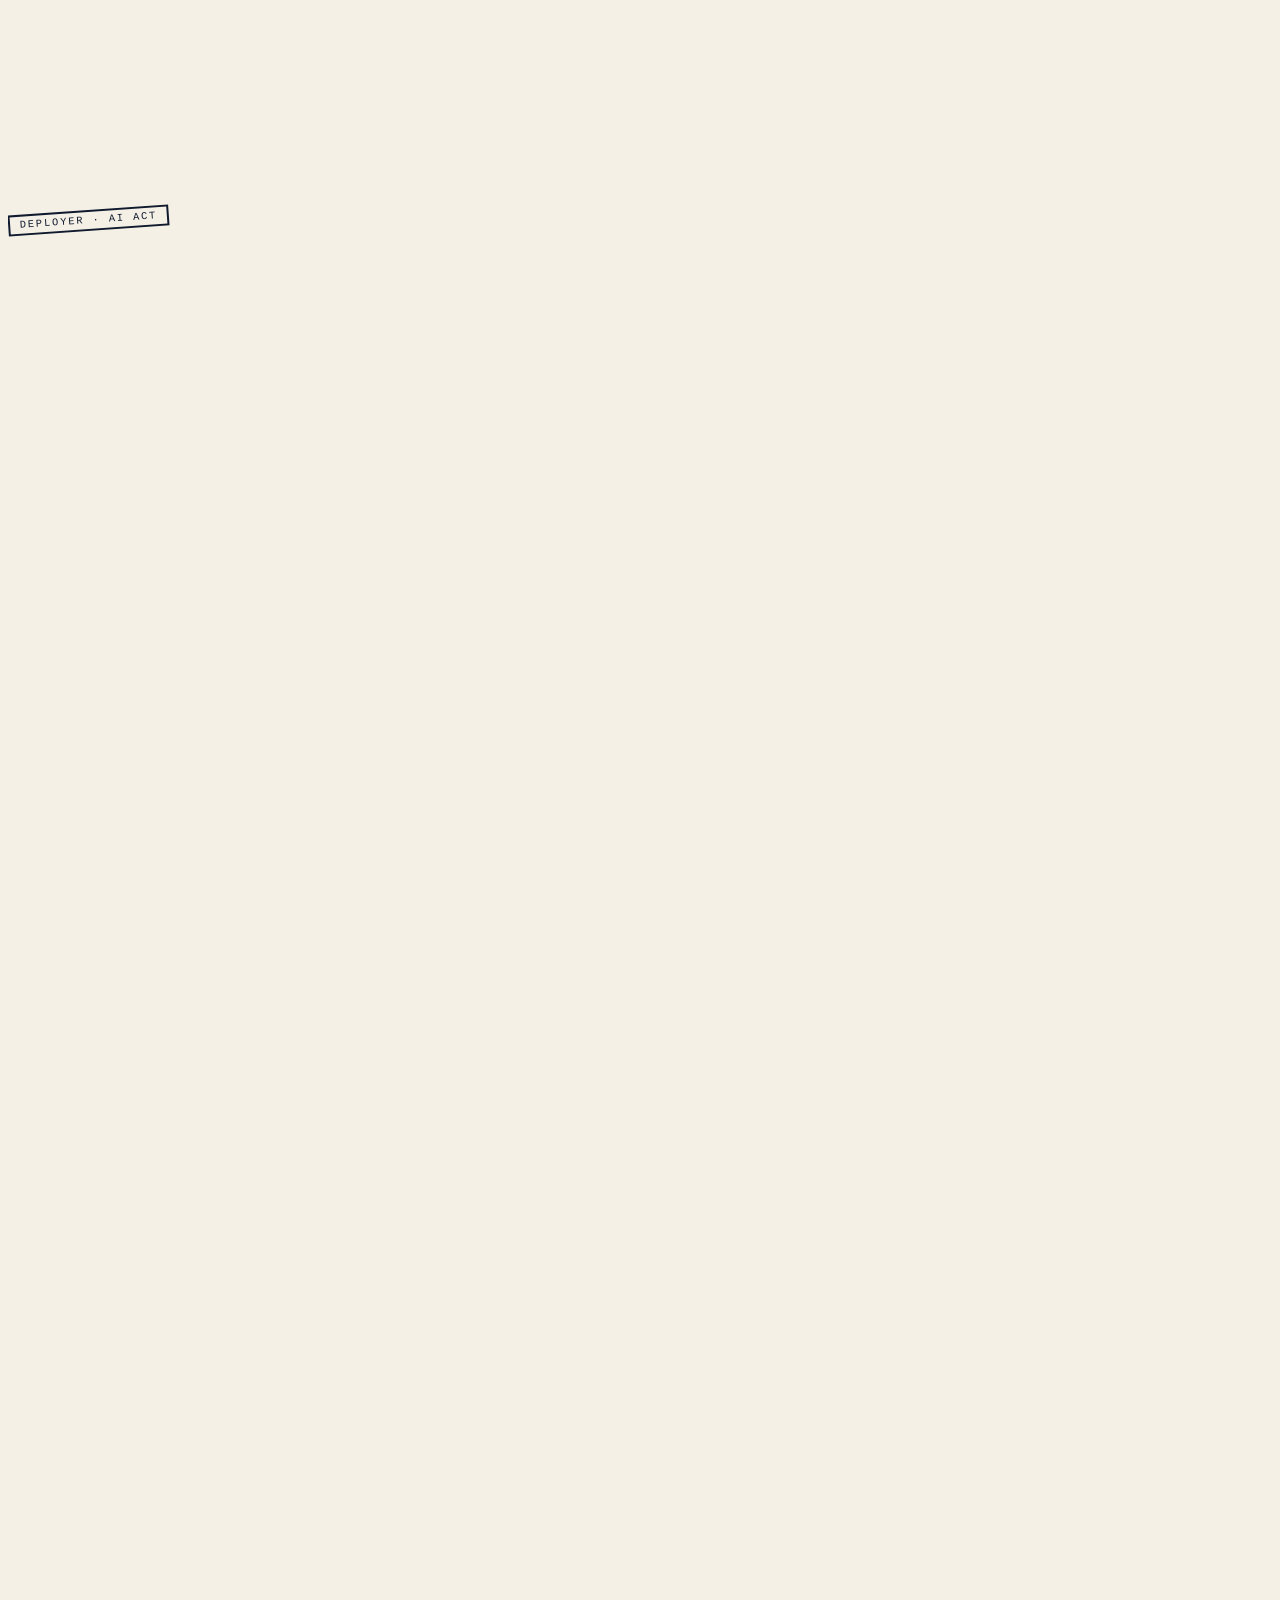
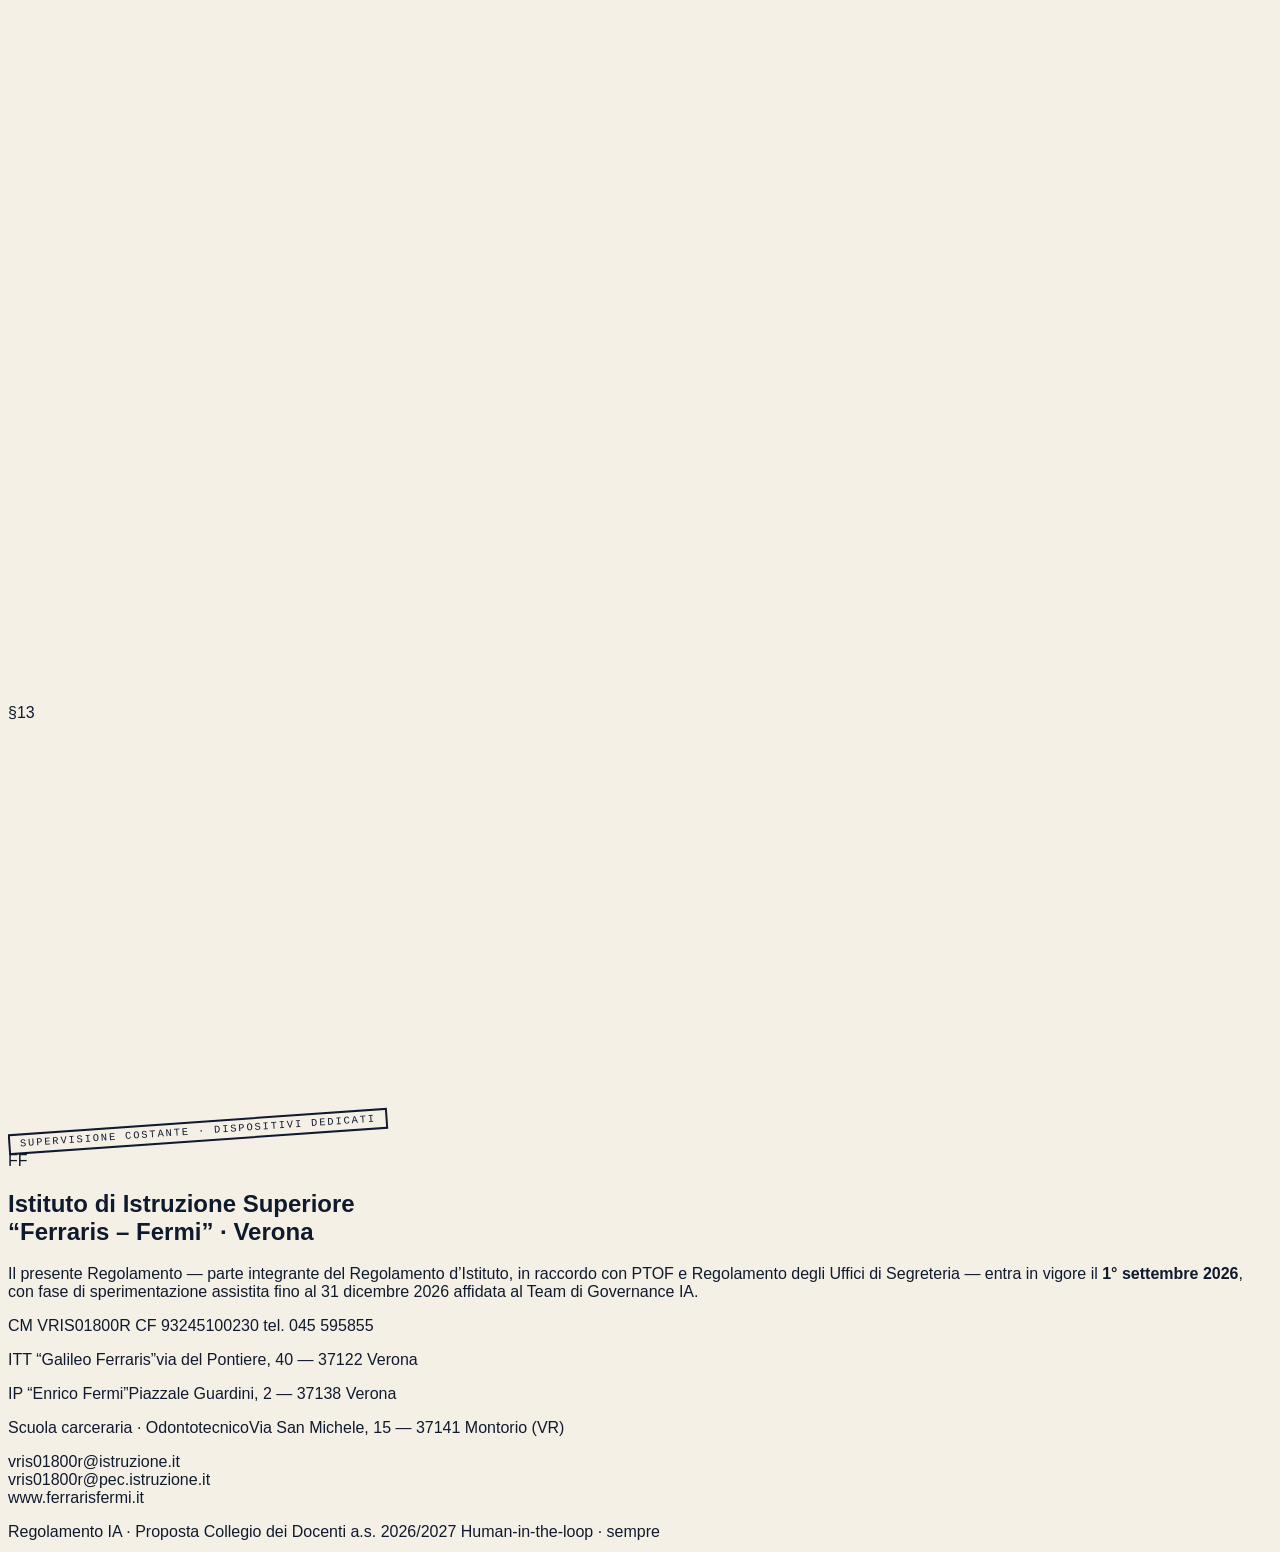
==== commit 467007b8: "Replace PCTO with FSL in all documents" ====
--- a/index.html
+++ b/index.html
@@ -437,7 +437,7 @@
         <div class="space-y-4 text-[15px] text-ink/80 leading-relaxed">
           <p>Il Regolamento detta le disposizioni cogenti per l’impiego etico, sicuro, consapevole e responsabile dei sistemi di IA da parte di tutti i soggetti della comunità scolastica: <strong>docenti, studenti, famiglie e personale ATA</strong>.</p>
           <ul class="space-y-2 pl-1">
-            <li class="flex gap-3"><span class="font-mono text-cobalt font-bold">a)</span> uso correlato ad attività scolastiche curricolari o extracurricolari: lezioni, laboratori, corsi pomeridiani, progetti interdisciplinari, PCTO;</li>
+            <li class="flex gap-3"><span class="font-mono text-cobalt font-bold">a)</span> uso correlato ad attività scolastiche curricolari o extracurricolari: lezioni, laboratori, corsi pomeridiani, progetti interdisciplinari, FSL;</li>
             <li class="flex gap-3"><span class="font-mono text-cobalt font-bold">b)</span> uso tramite strumenti raccomandati, autorizzati o messi a disposizione dall’Istituto;</li>
             <li class="flex gap-3"><span class="font-mono text-cobalt font-bold">c)</span> attività svolte a distanza o con dispositivi personali (BYOD), qualora finalizzate all’adempimento di compiti scolastici assegnati.</li>
           </ul>
@@ -478,7 +478,7 @@
           <li><strong class="font-display text-seal">Divieto di deepfake e usi lesivi.</strong> Infrazione gravissima: creare, manipolare o diffondere contenuti multimediali raffiguranti membri della comunità scolastica senza consenso o con finalità denigratorie, diffamatorie o lesive della dignità (bullismo e cyberbullismo).</li>
           <li><strong class="font-display">Gradualità per biennio e triennio.</strong> Primo biennio: impiego prioritariamente sotto la guida diretta del docente. Secondo biennio e quinto anno: uso progressivamente autonomo e orientato alle discipline di indirizzo.</li>
           <li><strong class="font-display text-moss">Inclusione e accessibilità BES/DSA.</strong> Pienamente promosso l’uso personalizzato di strumenti di IA compensativi (sintesi vocale, mappe, tutor adattivi) in coerenza con PDP e PEI.</li>
-          <li><strong class="font-display">Ambito PCTO.</strong> Conformità alle disposizioni dell’ente ospitante; divieto assoluto di immettere dati aziendali riservati in piattaforme pubbliche.</li>
+          <li><strong class="font-display">Ambito FSL.</strong> Conformità alle disposizioni dell’ente ospitante; divieto assoluto di immettere dati aziendali riservati in piattaforme pubbliche.</li>
           <li><strong class="font-display">Diritto d’autore.</strong> I testi e i contenuti generati integralmente da IA non sono tutelati (L. 633/1941): lo studente è responsabile dell’originalità e dell’apporto personale riconoscibile nei propri lavori.</li>
         </ul>
       </article>
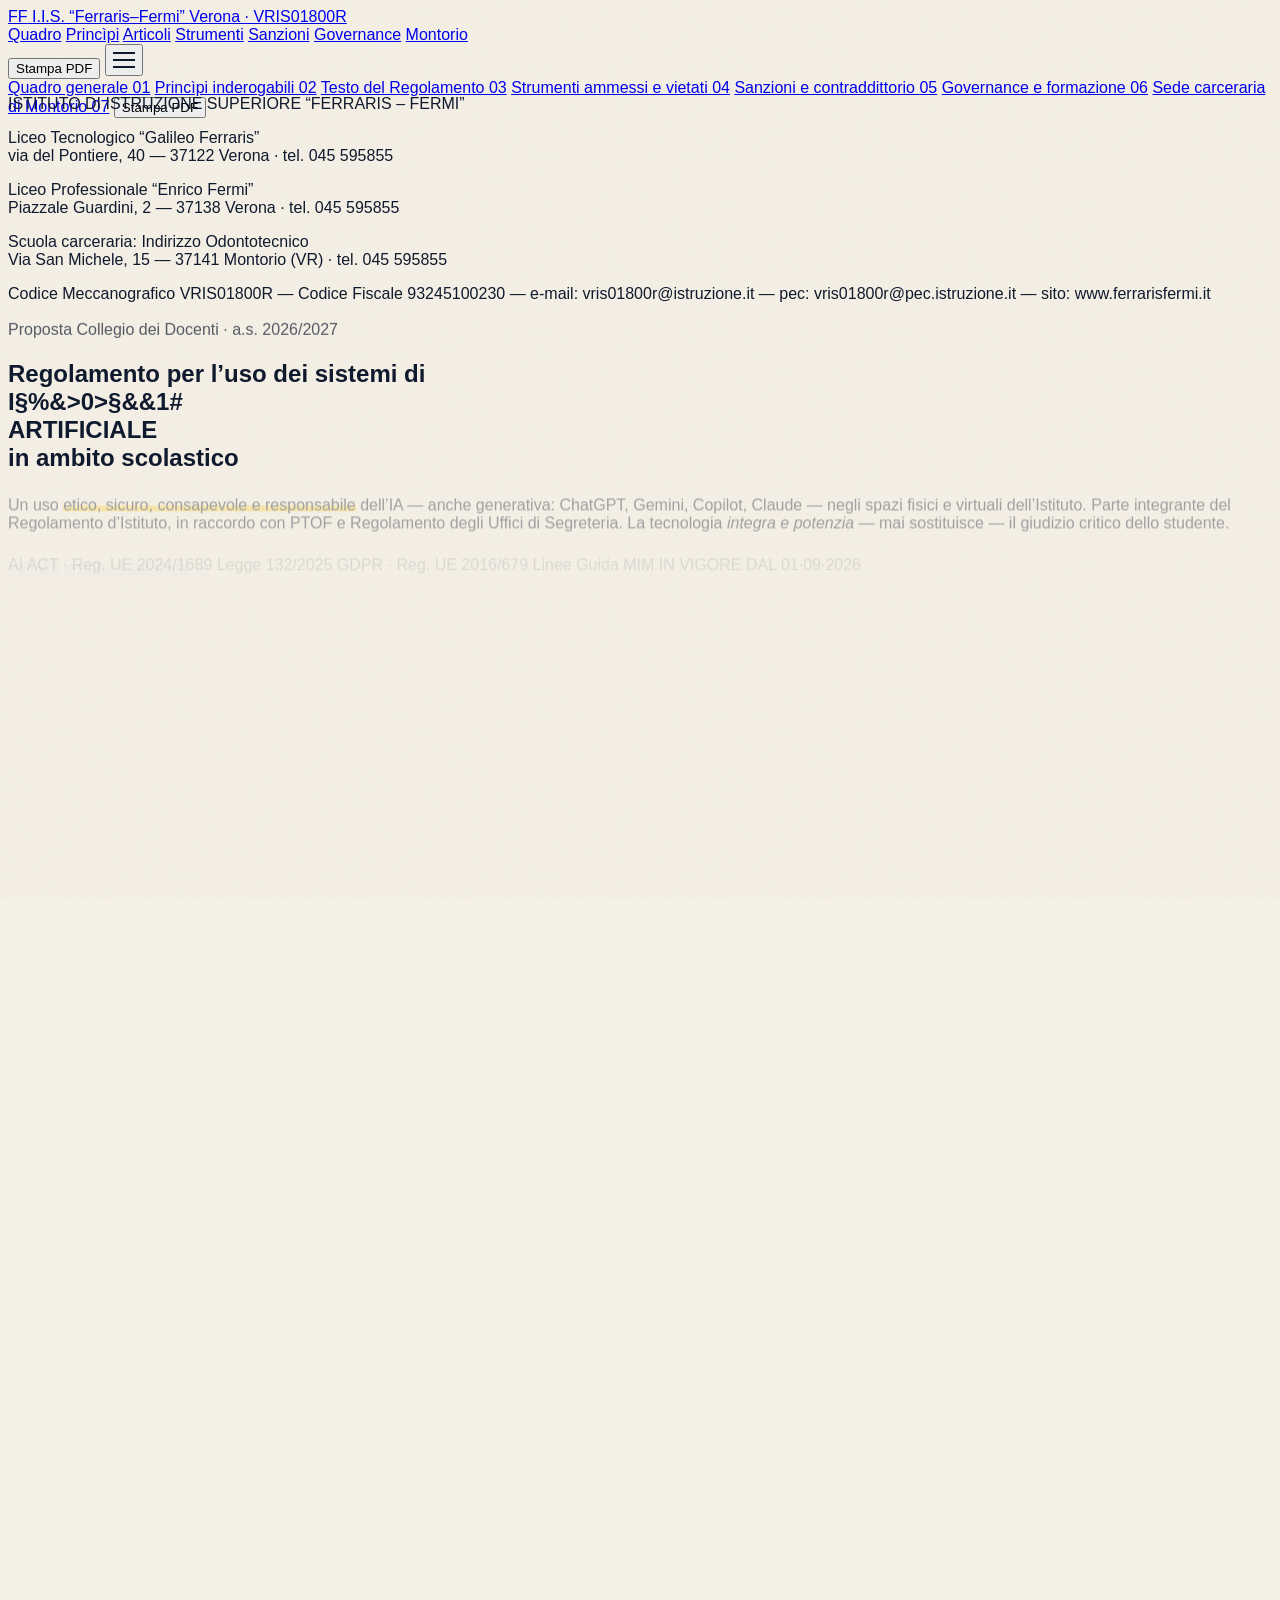
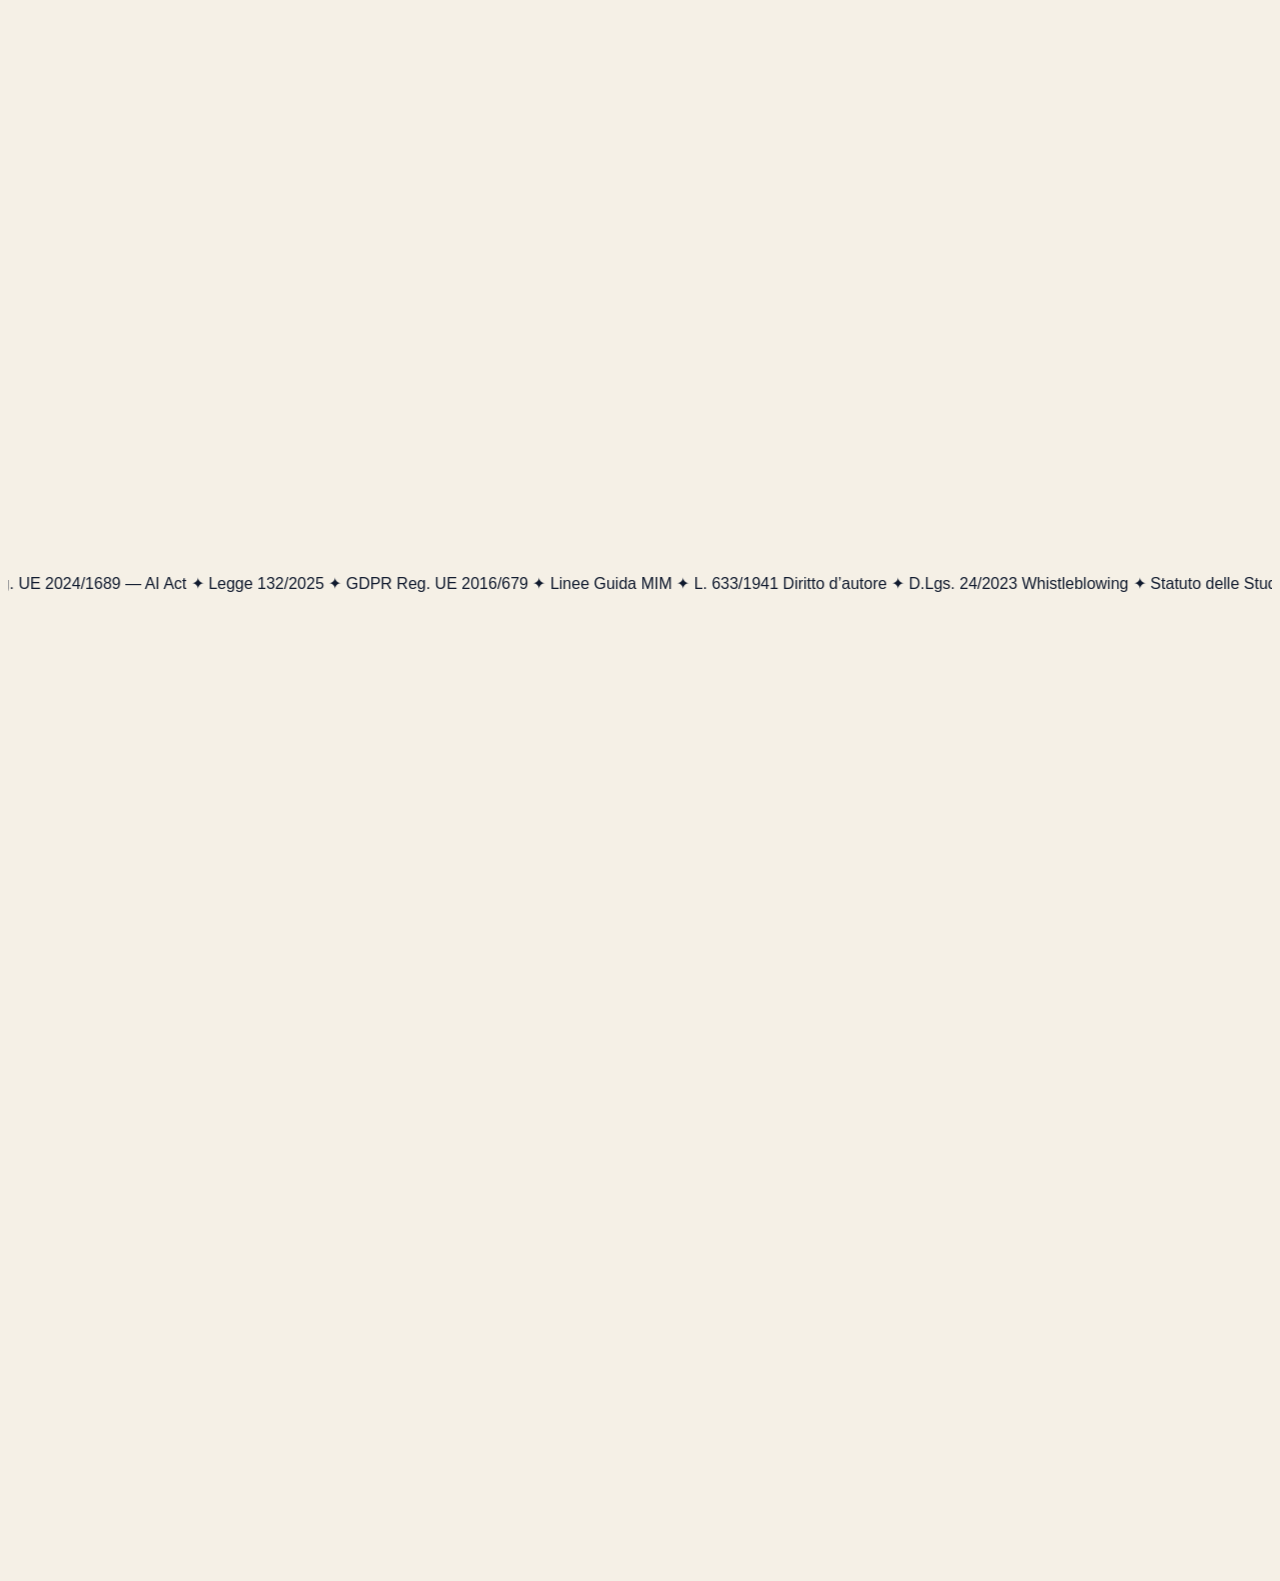
==== commit dd847cda: "Allinea home e landing alle correzioni del Regolamento IA Coerenza con il testo coordinato: entrata " ====
--- a/index.html
+++ b/index.html
@@ -374,7 +374,7 @@
       <div class="reveal card-lift border border-paper/20 p-7 bg-ink" style="--d:.08s"><p class="font-mono text-gold text-xs mb-6">P·02</p><h3 class="font-display text-2xl font-bold mb-3">Supervisione umana</h3><p class="text-paper/65 text-sm leading-relaxed">Nessun output algoritmico surroga il giudizio del docente: <em>human-in-the-loop</em>, sempre.</p></div>
       <div class="reveal card-lift border border-paper/20 p-7 bg-ink" style="--d:.16s"><p class="font-mono text-gold text-xs mb-6">P·03</p><h3 class="font-display text-2xl font-bold mb-3">Riservatezza</h3><p class="text-paper/65 text-sm leading-relaxed">Privacy <em>by design</em> e <em>by default</em>: nessun dato personale o sensibile in piattaforme non convenzionate.</p></div>
       <div class="reveal card-lift border border-paper/20 p-7 bg-ink" style="--d:.24s"><p class="font-mono text-gold text-xs mb-6">P·04</p><h3 class="font-display text-2xl font-bold mb-3">Rigore accademico</h3><p class="text-paper/65 text-sm leading-relaxed">Contrasto al plagio e alla sostituzione cognitiva: il merito si dimostra, non si genera.</p></div>
-      <div class="reveal card-lift border border-paper/20 p-7 bg-ink" style="--d:.32s"><p class="font-mono text-gold text-xs mb-6">P·05</p><h3 class="font-display text-2xl font-bold mb-3">Diritto d’autore</h3><p class="text-paper/65 text-sm leading-relaxed">I contenuti generati integralmente da IA non sono tutelati (L. 633/1941): conta l’apporto personale.</p></div>
+      <div class="reveal card-lift border border-paper/20 p-7 bg-ink" style="--d:.32s"><p class="font-mono text-gold text-xs mb-6">P·05</p><h3 class="font-display text-2xl font-bold mb-3">Diritto d’autore</h3><p class="text-paper/65 text-sm leading-relaxed">Si applica la disciplina del diritto d’autore (L. 633/1941): conta l’apporto personale.</p></div>
       <div class="reveal card-lift border border-paper/20 p-7 bg-ink" style="--d:.4s"><p class="font-mono text-gold text-xs mb-6">P·06</p><h3 class="font-display text-2xl font-bold mb-3">Responsabilità individuale</h3><p class="text-paper/65 text-sm leading-relaxed">Ciascun membro della comunità risponde delle proprie scelte d’uso, con finalità rieducativa.</p></div>
     </div>
   </div>
@@ -438,7 +438,7 @@
           <p>Il Regolamento detta le disposizioni cogenti per l’impiego etico, sicuro, consapevole e responsabile dei sistemi di IA da parte di tutti i soggetti della comunità scolastica: <strong>docenti, studenti, famiglie e personale ATA</strong>.</p>
           <ul class="space-y-2 pl-1">
             <li class="flex gap-3"><span class="font-mono text-cobalt font-bold">a)</span> uso correlato ad attività scolastiche curricolari o extracurricolari: lezioni, laboratori, corsi pomeridiani, progetti interdisciplinari, FSL;</li>
-            <li class="flex gap-3"><span class="font-mono text-cobalt font-bold">b)</span> uso tramite strumenti raccomandati, autorizzati o messi a disposizione dall’Istituto;</li>
+            <li class="flex gap-3"><span class="font-mono text-cobalt font-bold">b)</span> uso tramite strumenti autorizzati o messi a disposizione dall’Istituto;</li>
             <li class="flex gap-3"><span class="font-mono text-cobalt font-bold">c)</span> attività svolte a distanza o con dispositivi personali (BYOD), qualora finalizzate all’adempimento di compiti scolastici assegnati.</li>
           </ul>
           <p>Le disposizioni si applicano altresì alle attività amministrative degli uffici di segreteria, nel rispetto delle finalità istituzionali e delle disposizioni del DSGA, e alle attività didattiche presso la sezione carceraria della Casa Circondariale di Verona (Montorio), con le specificità di cui all’<a href="#art-13" class="font-semibold text-cobalt underline decoration-2 underline-offset-4 hover:text-seal transition-colors">Art. 13</a>.</p>
@@ -477,9 +477,9 @@
           <li><strong class="font-display">Obbligo di trasparenza e citazione.</strong> Dichiarare l’uso di strumenti di IA che abbiano fornito un contributo sostanziale, indicando strumento utilizzato e tipologia di interazione svolta.</li>
           <li><strong class="font-display text-seal">Divieto di deepfake e usi lesivi.</strong> Infrazione gravissima: creare, manipolare o diffondere contenuti multimediali raffiguranti membri della comunità scolastica senza consenso o con finalità denigratorie, diffamatorie o lesive della dignità (bullismo e cyberbullismo).</li>
           <li><strong class="font-display">Gradualità per biennio e triennio.</strong> Primo biennio: impiego prioritariamente sotto la guida diretta del docente. Secondo biennio e quinto anno: uso progressivamente autonomo e orientato alle discipline di indirizzo.</li>
-          <li><strong class="font-display text-moss">Inclusione e accessibilità BES/DSA.</strong> Pienamente promosso l’uso personalizzato di strumenti di IA compensativi (sintesi vocale, mappe, tutor adattivi) in coerenza con PDP e PEI.</li>
+          <li><strong class="font-display text-moss">Inclusione e accessibilità BES/DSA.</strong> Pienamente promosso l’uso personalizzato di strumenti di IA compensativi (sintesi vocale, mappe) in coerenza con PDP e PEI.</li>
           <li><strong class="font-display">Ambito FSL.</strong> Conformità alle disposizioni dell’ente ospitante; divieto assoluto di immettere dati aziendali riservati in piattaforme pubbliche.</li>
-          <li><strong class="font-display">Diritto d’autore.</strong> I testi e i contenuti generati integralmente da IA non sono tutelati (L. 633/1941): lo studente è responsabile dell’originalità e dell’apporto personale riconoscibile nei propri lavori.</li>
+          <li><strong class="font-display">Diritto d’autore.</strong> Si applica la disciplina del diritto d’autore (L. 633/1941): lo studente è responsabile dell’originalità e dell’apporto personale riconoscibile nei propri lavori.</li>
         </ul>
       </article>
 
@@ -718,7 +718,7 @@
       </div>
       <div class="reveal border-t-2 border-[#E39A1B] pt-5" style="--d:.1s">
         <p class="font-mono text-xs text-[#E39A1B] mb-3">13.2</p>
-        <p class="text-sm leading-relaxed text-[#EFE6D8]/75">Accesso alle risorse assistite da IA sotto <strong class="text-[#EFE6D8]">diretta e costante supervisione docente</strong>, su dispositivi dedicati privi di connessioni esterne non autorizzate, nel pieno rispetto delle norme di sicurezza penitenziaria.</p>
+        <p class="text-sm leading-relaxed text-[#EFE6D8]/75">Accesso alle risorse assistite da IA sotto <strong class="text-[#EFE6D8]">diretta e costante supervisione docente</strong>, su dispositivi dedicati con connessioni esterne consentite solo se autorizzate, nel pieno rispetto delle norme di sicurezza penitenziaria.</p>
       </div>
       <div class="reveal border-t-2 border-[#E39A1B] pt-5" style="--d:.2s">
         <p class="font-mono text-xs text-[#E39A1B] mb-3">13.3</p>
@@ -737,7 +737,7 @@
         <span class="w-12 h-12 rounded-full bg-seal text-paper font-display font-black italic grid place-items-center">FF</span>
         <h2 class="font-display text-3xl font-black leading-tight">Istituto di Istruzione Superiore<br>“Ferraris – Fermi” · Verona</h2>
       </div>
-      <p class="text-sm text-ink/70 leading-relaxed max-w-lg">Il presente Regolamento — parte integrante del Regolamento d’Istituto, in raccordo con PTOF e Regolamento degli Uffici di Segreteria — entra in vigore il <strong>1° settembre 2026</strong>, con fase di sperimentazione assistita fino al 31 dicembre 2026 affidata al Team di Governance IA.</p>
+      <p class="text-sm text-ink/70 leading-relaxed max-w-lg">Il presente Regolamento — parte integrante del Regolamento d’Istituto, in raccordo con PTOF e Regolamento degli Uffici di Segreteria — entra in vigore <strong>dalla data della presente delibera</strong>, con fase di sperimentazione assistita fino al 31 dicembre 2026 affidata al Team di Governance IA.</p>
       <div class="mt-8 flex flex-wrap gap-2 font-mono text-[10px] text-ink/60">
         <span class="border border-ink/20 rounded-full px-3 py-1">CM VRIS01800R</span>
         <span class="border border-ink/20 rounded-full px-3 py-1">CF 93245100230</span>
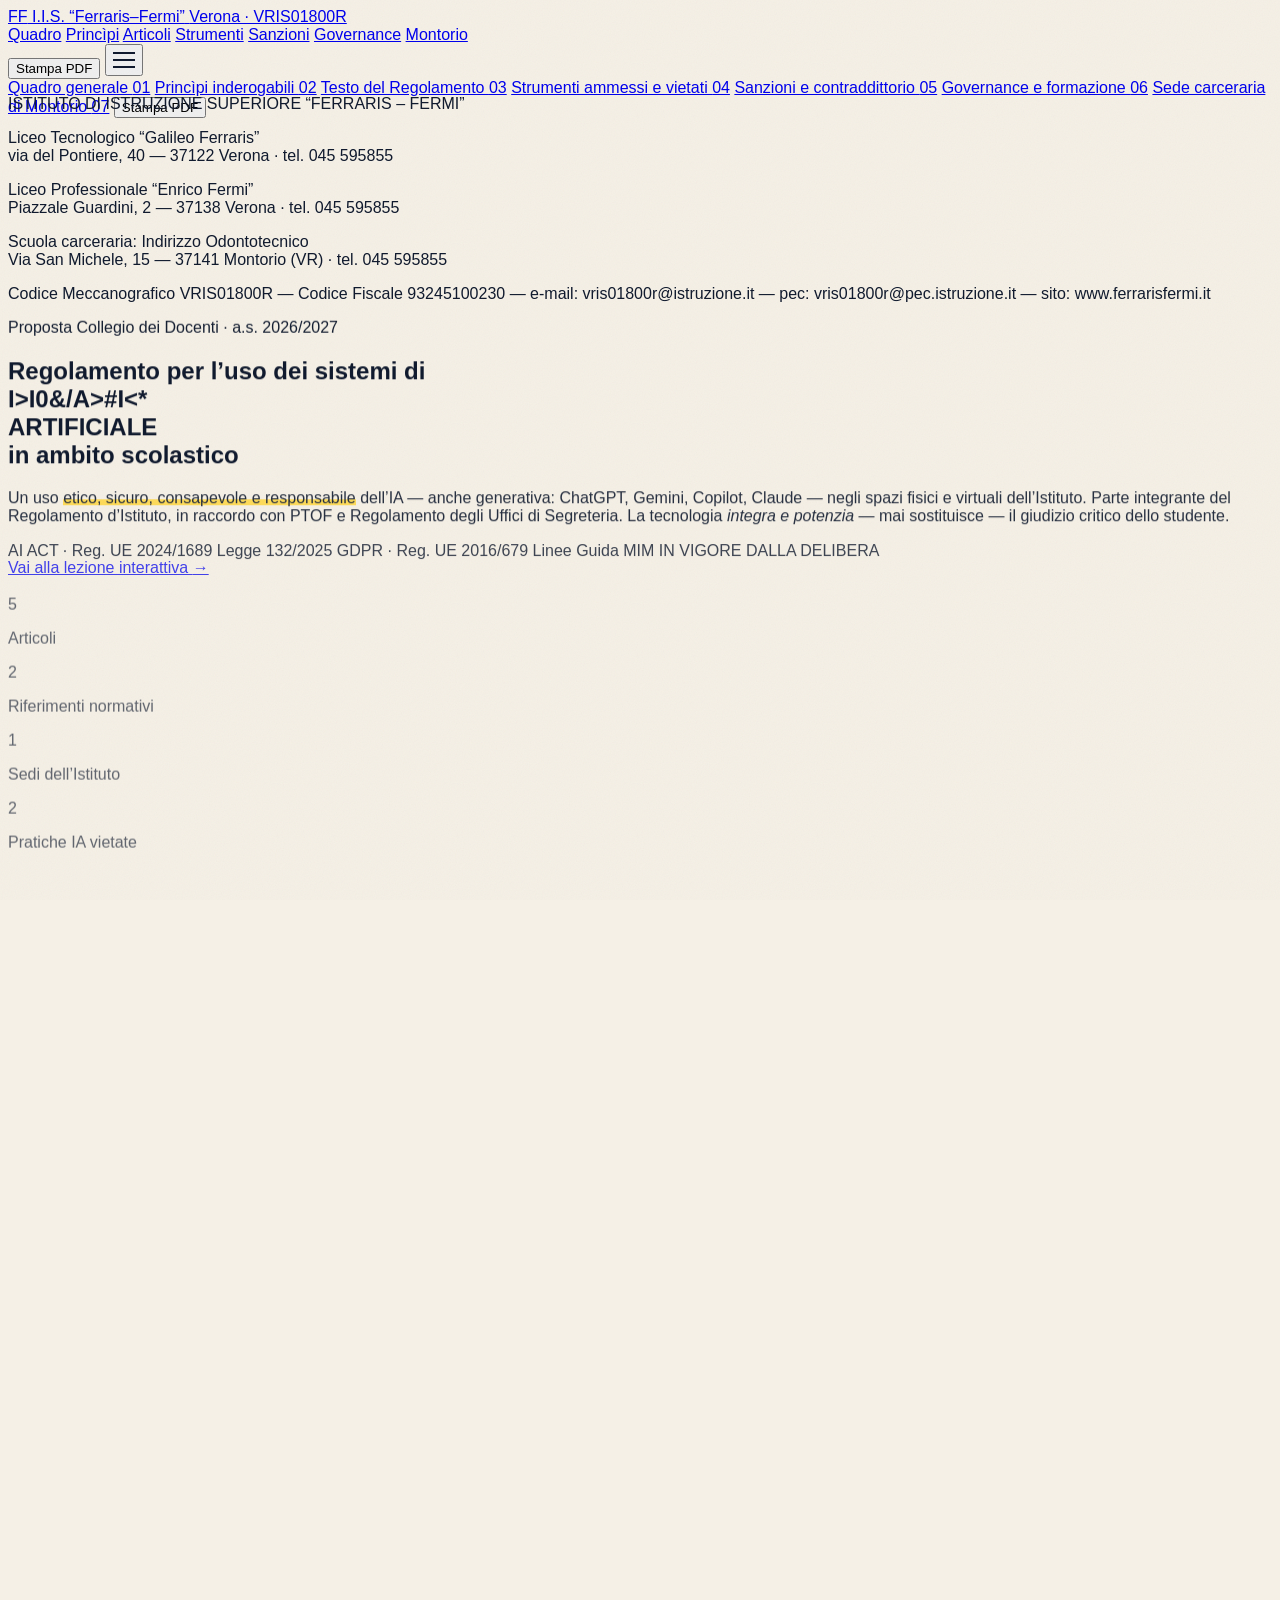
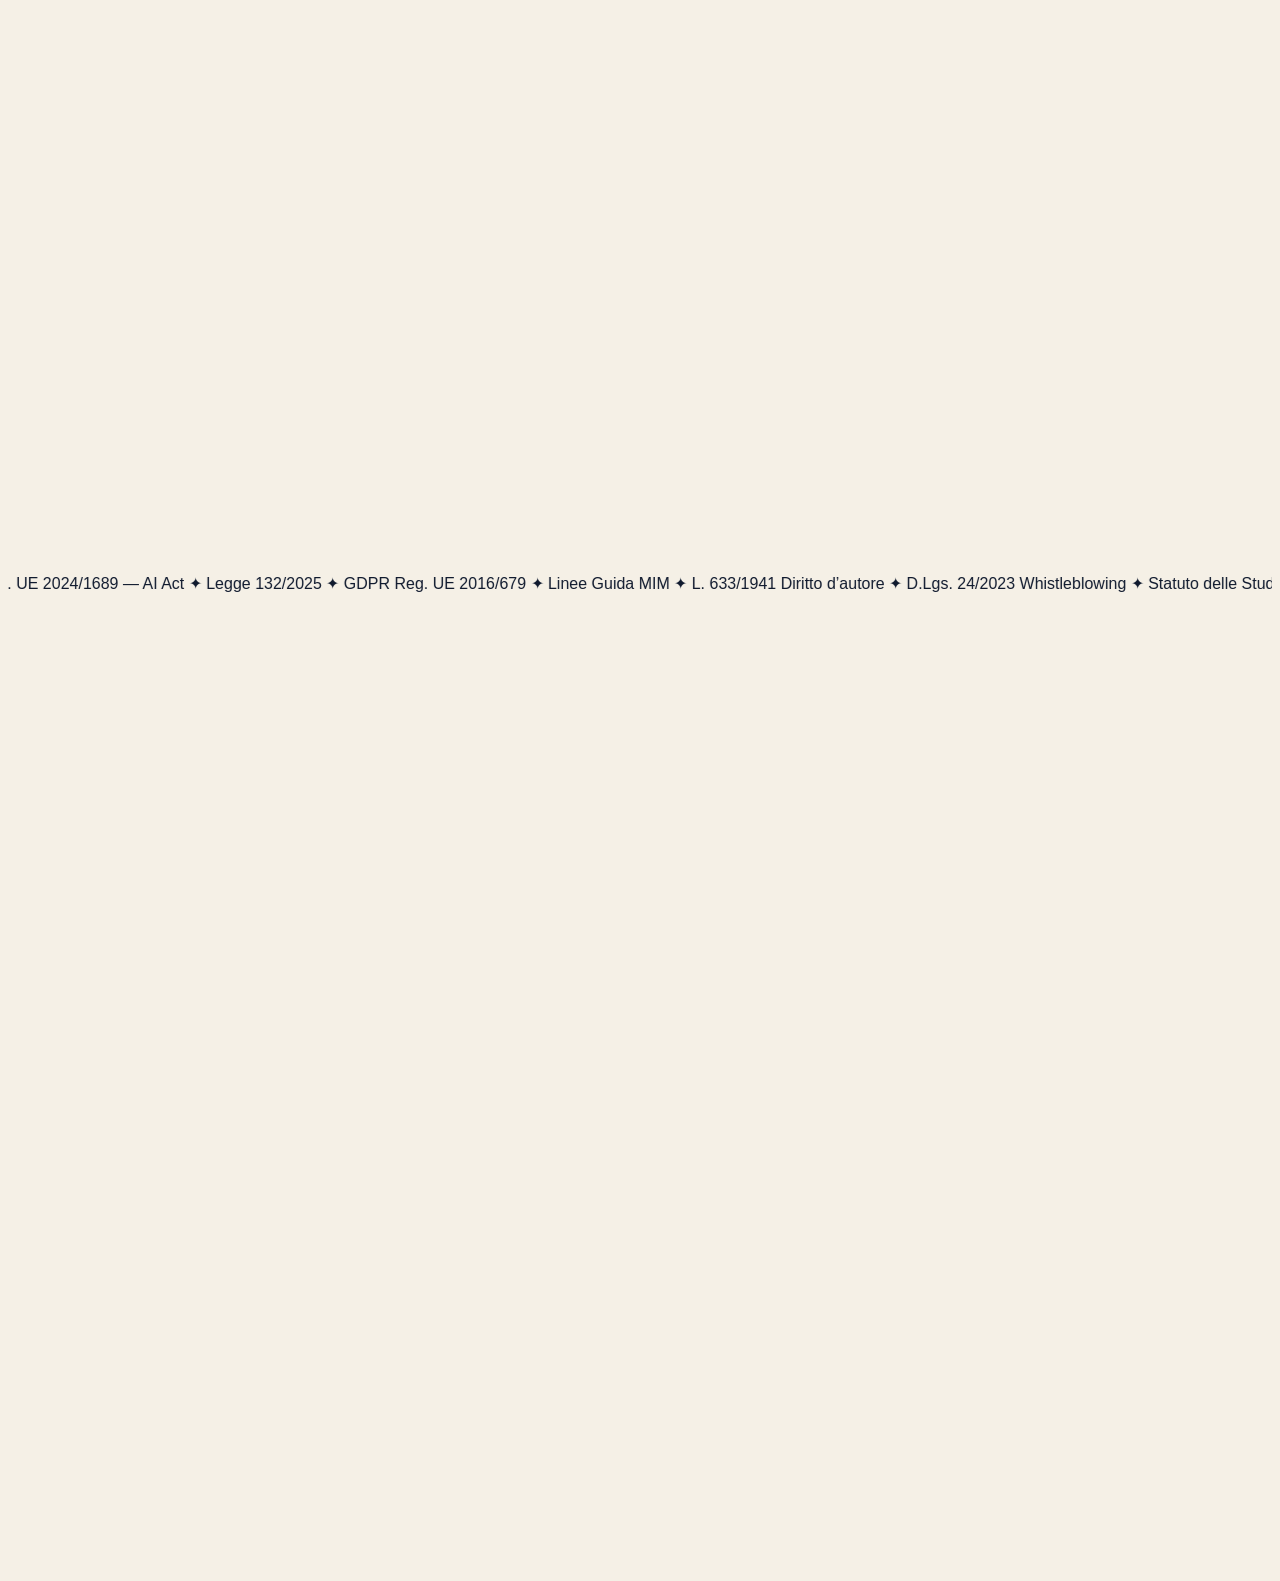
==== commit c083aa87: "Allinea sito, percorso interattivo e documenti alla versione CORRETTA del Regolamento - entrata in v" ====
--- a/index.html
+++ b/index.html
@@ -199,7 +199,7 @@
           <span class="border border-ink/25 rounded-full px-3 py-1.5 hover:border-cobalt hover:text-cobalt transition-colors">Legge 132/2025</span>
           <span class="border border-ink/25 rounded-full px-3 py-1.5 hover:border-cobalt hover:text-cobalt transition-colors">GDPR · Reg. UE 2016/679</span>
           <span class="border border-ink/25 rounded-full px-3 py-1.5 hover:border-cobalt hover:text-cobalt transition-colors">Linee Guida MIM</span>
-          <span class="bg-seal text-paper rounded-full px-3 py-1.5 font-bold">IN VIGORE DAL 01·09·2026</span>
+          <span class="bg-seal text-paper rounded-full px-3 py-1.5 font-bold">IN VIGORE DALLA DELIBERA</span>
         </div>
         <a href="attivita/index.html" class="reveal mt-6 inline-flex items-center gap-2 rounded-full border-2 border-ink bg-ink px-4 py-2 font-mono text-[10px] uppercase tracking-[.2em] text-paper transition hover:bg-cobalt hover:border-cobalt" style="--d:.3s">Vai alla lezione interattiva <span aria-hidden="true">→</span></a>
         <div class="reveal mt-10 grid grid-cols-2 sm:grid-cols-4 gap-6 max-w-2xl border-t-2 border-ink pt-6" style="--d:.35s">
@@ -253,9 +253,9 @@
       <ol class="relative border-l-2 border-ink/20 space-y-8 pl-8">
         <li class="relative">
           <span class="absolute -left-[41px] w-4 h-4 rounded-full bg-seal border-4 border-paper"></span>
-          <p class="font-mono text-xs font-bold text-seal">01 · 09 · 2026</p>
+          <p class="font-mono text-xs font-bold text-seal">DALLA DELIBERA</p>
           <p class="font-semibold">Entrata in vigore</p>
-          <p class="text-sm text-ink/65">Il Regolamento entra in vigore quale parte integrante del Regolamento d’Istituto.</p>
+          <p class="text-sm text-ink/65">Il Regolamento entra in vigore dalla data della presente delibera, quale parte integrante del Regolamento d’Istituto.</p>
         </li>
         <li class="relative">
           <span class="absolute -left-[41px] w-4 h-4 rounded-full bg-cobalt border-4 border-paper"></span>
@@ -437,7 +437,7 @@
         <div class="space-y-4 text-[15px] text-ink/80 leading-relaxed">
           <p>Il Regolamento detta le disposizioni cogenti per l’impiego etico, sicuro, consapevole e responsabile dei sistemi di IA da parte di tutti i soggetti della comunità scolastica: <strong>docenti, studenti, famiglie e personale ATA</strong>.</p>
           <ul class="space-y-2 pl-1">
-            <li class="flex gap-3"><span class="font-mono text-cobalt font-bold">a)</span> uso correlato ad attività scolastiche curricolari o extracurricolari: lezioni, laboratori, corsi pomeridiani, progetti interdisciplinari, FSL;</li>
+            <li class="flex gap-3"><span class="font-mono text-cobalt font-bold">a)</span> uso correlato ad attività scolastiche curricolari o extracurricolari: lezioni, laboratori, corsi pomeridiani, progetti interdisciplinari, PCTO;</li>
             <li class="flex gap-3"><span class="font-mono text-cobalt font-bold">b)</span> uso tramite strumenti autorizzati o messi a disposizione dall’Istituto;</li>
             <li class="flex gap-3"><span class="font-mono text-cobalt font-bold">c)</span> attività svolte a distanza o con dispositivi personali (BYOD), qualora finalizzate all’adempimento di compiti scolastici assegnati.</li>
           </ul>
@@ -461,7 +461,7 @@
       <article id="art-3" class="reveal">
         <header class="border-b-2 border-ink flex items-baseline gap-4 pb-3 mb-6"><span class="font-mono text-cobalt font-bold text-sm">ART. 03</span><h3 class="font-display text-2xl md:text-3xl font-black">Diritti, Doveri e Libertà di Insegnamento dei Docenti</h3></header>
         <ul class="space-y-4 text-[15px] text-ink/80 leading-relaxed">
-          <li><strong class="font-display">Selezione delle strumentazioni.</strong> Il docente è incoraggiato a sperimentare l’IA per innovare la progettazione didattica, predisporre materiali personalizzati e arricchire le metodologie di verifica, privilegiando gli strumenti della <a href="#strumenti" class="font-semibold text-cobalt underline decoration-2 underline-offset-4">White-list d’Istituto</a> (Allegato B).</li>
+          <li><strong class="font-display">Selezione delle strumentazioni.</strong> Il docente è incoraggiato a sperimentare l’IA per innovare la progettazione didattica, predisporre materiali personalizzati e arricchire le metodologie di verifica, privilegiando gli strumenti della <a href="#strumenti" class="font-semibold text-cobalt underline decoration-2 underline-offset-4">White-list d’Istituto</a> (Allegato B) o verificati ai sensi dell’Art. 7.</li>
           <li><strong class="font-display">Primato della valutazione umana.</strong> L’output algoritmico non può in alcun caso surrogare la valutazione: al docente compete, in via esclusiva, titolarità e responsabilità ultima dell’attribuzione del merito e del giudizio valutativo <span class="hl-c font-semibold">(human-in-the-loop)</span>.</li>
           <li><strong class="font-display">Trasparenza metodologica.</strong> Nell’assegnazione delle attività, il docente esplicita modalità, limiti e scopi d’uso consentito (brainstorming, sintesi, correzione sintattica) o precluso (redazione integrale di testi, risoluzione automatica di problemi).</li>
           <li><strong class="font-display">Valutazione autentica e di processo.</strong> Verifiche strutturate privilegiando il processo: discussione critica, cronologia delle bozze, diario di bordo dei prompt, compiti di realtà e argomentazione orale, rispetto alla mera consegna del prodotto finito.</li>
@@ -476,9 +476,9 @@
           <li><strong class="font-display text-seal">Usi vietati — ghostwriting e sostituzione cognitiva.</strong> Divieto assoluto di presentare elaborati, relazioni o compiti generati integralmente o prevalentemente dall’IA come opera propria, e di ricorrere all’IA durante prove di verifica sommativa in aula senza esplicita autorizzazione.</li>
           <li><strong class="font-display">Obbligo di trasparenza e citazione.</strong> Dichiarare l’uso di strumenti di IA che abbiano fornito un contributo sostanziale, indicando strumento utilizzato e tipologia di interazione svolta.</li>
           <li><strong class="font-display text-seal">Divieto di deepfake e usi lesivi.</strong> Infrazione gravissima: creare, manipolare o diffondere contenuti multimediali raffiguranti membri della comunità scolastica senza consenso o con finalità denigratorie, diffamatorie o lesive della dignità (bullismo e cyberbullismo).</li>
-          <li><strong class="font-display">Gradualità per biennio e triennio.</strong> Primo biennio: impiego prioritariamente sotto la guida diretta del docente. Secondo biennio e quinto anno: uso progressivamente autonomo e orientato alle discipline di indirizzo.</li>
+          <li><strong class="font-display">Gradualità per biennio e triennio.</strong> Primo biennio: impiego prioritariamente sotto la guida diretta del docente. Nel triennio: uso progressivamente autonomo e orientato alle discipline di indirizzo.</li>
           <li><strong class="font-display text-moss">Inclusione e accessibilità BES/DSA.</strong> Pienamente promosso l’uso personalizzato di strumenti di IA compensativi (sintesi vocale, mappe) in coerenza con PDP e PEI.</li>
-          <li><strong class="font-display">Ambito FSL.</strong> Conformità alle disposizioni dell’ente ospitante; divieto assoluto di immettere dati aziendali riservati in piattaforme pubbliche.</li>
+          <li><strong class="font-display">Ambito PCTO.</strong> Conformità alle disposizioni dell’ente ospitante; divieto assoluto di immettere dati aziendali riservati in piattaforme pubbliche.</li>
           <li><strong class="font-display">Diritto d’autore.</strong> Si applica la disciplina del diritto d’autore (L. 633/1941): lo studente è responsabile dell’originalità e dell’apporto personale riconoscibile nei propri lavori.</li>
         </ul>
       </article>
@@ -496,7 +496,7 @@
       <article id="art-6" class="reveal">
         <header class="border-b-2 border-ink flex items-baseline gap-4 pb-3 mb-6"><span class="font-mono text-cobalt font-bold text-sm">ART. 06</span><h3 class="font-display text-2xl md:text-3xl font-black">Condizioni di Utilizzo e Protezione dei Dati</h3></header>
         <ul class="space-y-4 text-[15px] text-ink/80 leading-relaxed">
-          <li><strong class="font-display">Account istituzionali e base giuridica.</strong> Attività didattiche e amministrative prioritariamente mediante account e ambienti istituzionali protetti (Workspace for Education / Microsoft 365 Education); base giuridica: adempimento del compito di interesse pubblico (art. 6, par. 1, lett. e GDPR), con sottoscrizione del Patto di Corresponsabilità e Informativa <span class="font-mono text-xs">(Allegato A)</span>.</li>
+          <li><strong class="font-display">Account istituzionali e base giuridica.</strong> Attività didattiche e amministrative prioritariamente mediante account e ambienti istituzionali protetti (Workspace for Education / Microsoft 365 Education); base giuridica: adempimento del compito di interesse pubblico (art. 6, par. 1, lett. e GDPR). La sottoscrizione del Patto di Corresponsabilità e Informativa <span class="font-mono text-xs">(Allegato A)</span> documenta la presa visione e l’assunzione degli impegni educativi e non costituisce base giuridica del trattamento.</li>
           <li><strong class="font-display">Età minima e Termini di Servizio.</strong> L’accesso a piattaforme esterne è subordinato al rispetto dei limiti di età previsti dai fornitori e dalle norme applicabili.</li>
           <li><strong class="font-display">Garanzie sui dati e trasferimenti extra-UE.</strong> Fornitori che garantiscano l’assenza di utilizzo dei dati scolastici per l’addestramento di modelli pubblici e il rispetto delle clausole contrattuali standard (SCC).</li>
         </ul>
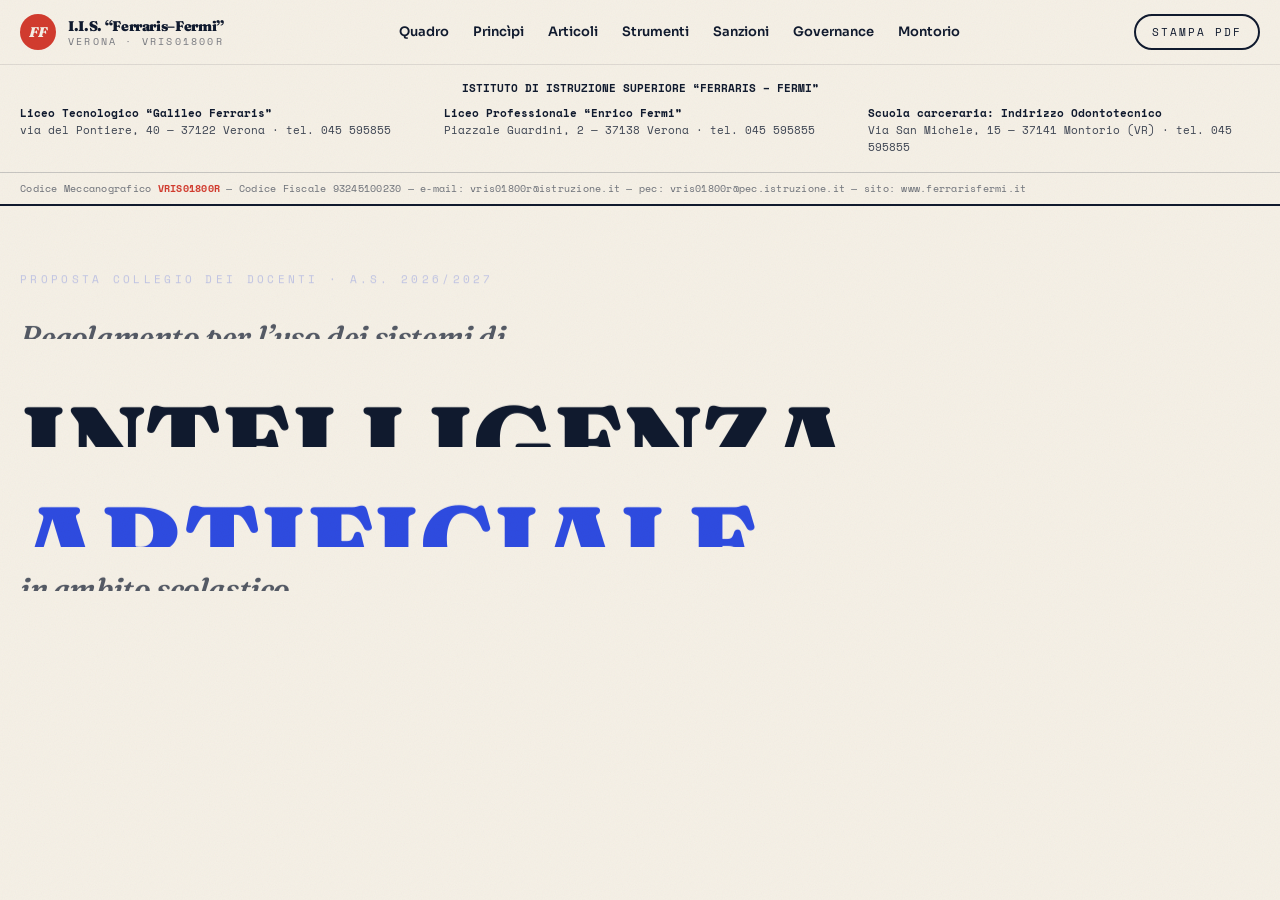
==== commit 334140e1: "Rende autonomo il sito: immagine hero e risorse (Tailwind, font) locali - hero 'Incisione' scaricata" ====
--- a/index.html
+++ b/index.html
@@ -5,10 +5,10 @@
 <meta name="viewport" content="width=device-width, initial-scale=1.0">
 <meta http-equiv="refresh" content="0; url=landing.html">
 <title>Regolamento IA — I.I.S. “Ferraris–Fermi” Verona</title>
-<script src="https://cdn.tailwindcss.com"></script>
-<link rel="stylesheet" href="https://cdn.jsdelivr.net/fontsource/css/fraunces@latest/latin.css">
-<link rel="stylesheet" href="https://cdn.jsdelivr.net/fontsource/css/sora@latest/latin.css">
-<link rel="stylesheet" href="https://cdn.jsdelivr.net/fontsource/css/space-mono@latest/latin.css">
+<script src="assets/tailwindcss.js"></script>
+<link rel="stylesheet" href="assets/fraunces.css">
+<link rel="stylesheet" href="assets/sora.css">
+<link rel="stylesheet" href="assets/space-mono.css">
 <script>
 tailwind.config = {
   theme: { extend: {
@@ -274,7 +274,7 @@
   </div>
   <figure class="reveal" style="--d:.15s">
     <div class="kb-frame border-2 border-ink shadow-[10px_10px_0_0_#2E4BE0] bg-paper">
-      <img src="https://image.qwenlm.ai/public_source/42204361-1b94-45ac-853a-76ec5ab28526/1105f7a4a-71e0-443e-92e2-3ee4f4aa7813.png" alt="Incisione: l’edificio scolastico classico che si intreccia a una rete neurale" class="w-full h-auto block">
+      <img src="images/hero-incisione.webp" width="1024" height="1024" alt="Incisione: l’edificio scolastico classico che si intreccia a una rete neurale" class="w-full h-auto block">
     </div>
     <figcaption class="mt-4 font-mono text-[10.5px] uppercase tracking-[.2em] text-ink/55 flex justify-between">
       <span>Tav. I — L’istituzione incontra la rete</span><span>art. 1–2</span>
--- a/assets/fraunces.css
+++ b/assets/fraunces.css
@@ -0,0 +1,161 @@
+@font-face {
+  font-family: 'Fraunces';
+  font-style: italic;
+  font-display: swap;
+  font-weight: 100;
+  src: url(fonts/fraunces/latin-100-italic.woff2) format(woff2);
+  unicode-range: U+0000-00FF,U+0131,U+0152-0153,U+02BB-02BC,U+02C6,U+02DA,U+02DC,U+0304,U+0308,U+0329,U+2000-206F,U+20AC,U+2122,U+2191,U+2193,U+2212,U+2215,U+FEFF,U+FFFD;
+}
+
+@font-face {
+  font-family: 'Fraunces';
+  font-style: normal;
+  font-display: swap;
+  font-weight: 100;
+  src: url(fonts/fraunces/latin-100-normal.woff2) format(woff2);
+  unicode-range: U+0000-00FF,U+0131,U+0152-0153,U+02BB-02BC,U+02C6,U+02DA,U+02DC,U+0304,U+0308,U+0329,U+2000-206F,U+20AC,U+2122,U+2191,U+2193,U+2212,U+2215,U+FEFF,U+FFFD;
+}
+
+@font-face {
+  font-family: 'Fraunces';
+  font-style: italic;
+  font-display: swap;
+  font-weight: 200;
+  src: url(fonts/fraunces/latin-200-italic.woff2) format(woff2);
+  unicode-range: U+0000-00FF,U+0131,U+0152-0153,U+02BB-02BC,U+02C6,U+02DA,U+02DC,U+0304,U+0308,U+0329,U+2000-206F,U+20AC,U+2122,U+2191,U+2193,U+2212,U+2215,U+FEFF,U+FFFD;
+}
+
+@font-face {
+  font-family: 'Fraunces';
+  font-style: normal;
+  font-display: swap;
+  font-weight: 200;
+  src: url(fonts/fraunces/latin-200-normal.woff2) format(woff2);
+  unicode-range: U+0000-00FF,U+0131,U+0152-0153,U+02BB-02BC,U+02C6,U+02DA,U+02DC,U+0304,U+0308,U+0329,U+2000-206F,U+20AC,U+2122,U+2191,U+2193,U+2212,U+2215,U+FEFF,U+FFFD;
+}
+
+@font-face {
+  font-family: 'Fraunces';
+  font-style: italic;
+  font-display: swap;
+  font-weight: 300;
+  src: url(fonts/fraunces/latin-300-italic.woff2) format(woff2);
+  unicode-range: U+0000-00FF,U+0131,U+0152-0153,U+02BB-02BC,U+02C6,U+02DA,U+02DC,U+0304,U+0308,U+0329,U+2000-206F,U+20AC,U+2122,U+2191,U+2193,U+2212,U+2215,U+FEFF,U+FFFD;
+}
+
+@font-face {
+  font-family: 'Fraunces';
+  font-style: normal;
+  font-display: swap;
+  font-weight: 300;
+  src: url(fonts/fraunces/latin-300-normal.woff2) format(woff2);
+  unicode-range: U+0000-00FF,U+0131,U+0152-0153,U+02BB-02BC,U+02C6,U+02DA,U+02DC,U+0304,U+0308,U+0329,U+2000-206F,U+20AC,U+2122,U+2191,U+2193,U+2212,U+2215,U+FEFF,U+FFFD;
+}
+
+@font-face {
+  font-family: 'Fraunces';
+  font-style: italic;
+  font-display: swap;
+  font-weight: 400;
+  src: url(fonts/fraunces/latin-400-italic.woff2) format(woff2);
+  unicode-range: U+0000-00FF,U+0131,U+0152-0153,U+02BB-02BC,U+02C6,U+02DA,U+02DC,U+0304,U+0308,U+0329,U+2000-206F,U+20AC,U+2122,U+2191,U+2193,U+2212,U+2215,U+FEFF,U+FFFD;
+}
+
+@font-face {
+  font-family: 'Fraunces';
+  font-style: normal;
+  font-display: swap;
+  font-weight: 400;
+  src: url(fonts/fraunces/latin-400-normal.woff2) format(woff2);
+  unicode-range: U+0000-00FF,U+0131,U+0152-0153,U+02BB-02BC,U+02C6,U+02DA,U+02DC,U+0304,U+0308,U+0329,U+2000-206F,U+20AC,U+2122,U+2191,U+2193,U+2212,U+2215,U+FEFF,U+FFFD;
+}
+
+@font-face {
+  font-family: 'Fraunces';
+  font-style: italic;
+  font-display: swap;
+  font-weight: 500;
+  src: url(fonts/fraunces/latin-500-italic.woff2) format(woff2);
+  unicode-range: U+0000-00FF,U+0131,U+0152-0153,U+02BB-02BC,U+02C6,U+02DA,U+02DC,U+0304,U+0308,U+0329,U+2000-206F,U+20AC,U+2122,U+2191,U+2193,U+2212,U+2215,U+FEFF,U+FFFD;
+}
+
+@font-face {
+  font-family: 'Fraunces';
+  font-style: normal;
+  font-display: swap;
+  font-weight: 500;
+  src: url(fonts/fraunces/latin-500-normal.woff2) format(woff2);
+  unicode-range: U+0000-00FF,U+0131,U+0152-0153,U+02BB-02BC,U+02C6,U+02DA,U+02DC,U+0304,U+0308,U+0329,U+2000-206F,U+20AC,U+2122,U+2191,U+2193,U+2212,U+2215,U+FEFF,U+FFFD;
+}
+
+@font-face {
+  font-family: 'Fraunces';
+  font-style: italic;
+  font-display: swap;
+  font-weight: 600;
+  src: url(fonts/fraunces/latin-600-italic.woff2) format(woff2);
+  unicode-range: U+0000-00FF,U+0131,U+0152-0153,U+02BB-02BC,U+02C6,U+02DA,U+02DC,U+0304,U+0308,U+0329,U+2000-206F,U+20AC,U+2122,U+2191,U+2193,U+2212,U+2215,U+FEFF,U+FFFD;
+}
+
+@font-face {
+  font-family: 'Fraunces';
+  font-style: normal;
+  font-display: swap;
+  font-weight: 600;
+  src: url(fonts/fraunces/latin-600-normal.woff2) format(woff2);
+  unicode-range: U+0000-00FF,U+0131,U+0152-0153,U+02BB-02BC,U+02C6,U+02DA,U+02DC,U+0304,U+0308,U+0329,U+2000-206F,U+20AC,U+2122,U+2191,U+2193,U+2212,U+2215,U+FEFF,U+FFFD;
+}
+
+@font-face {
+  font-family: 'Fraunces';
+  font-style: italic;
+  font-display: swap;
+  font-weight: 700;
+  src: url(fonts/fraunces/latin-700-italic.woff2) format(woff2);
+  unicode-range: U+0000-00FF,U+0131,U+0152-0153,U+02BB-02BC,U+02C6,U+02DA,U+02DC,U+0304,U+0308,U+0329,U+2000-206F,U+20AC,U+2122,U+2191,U+2193,U+2212,U+2215,U+FEFF,U+FFFD;
+}
+
+@font-face {
+  font-family: 'Fraunces';
+  font-style: normal;
+  font-display: swap;
+  font-weight: 700;
+  src: url(fonts/fraunces/latin-700-normal.woff2) format(woff2);
+  unicode-range: U+0000-00FF,U+0131,U+0152-0153,U+02BB-02BC,U+02C6,U+02DA,U+02DC,U+0304,U+0308,U+0329,U+2000-206F,U+20AC,U+2122,U+2191,U+2193,U+2212,U+2215,U+FEFF,U+FFFD;
+}
+
+@font-face {
+  font-family: 'Fraunces';
+  font-style: italic;
+  font-display: swap;
+  font-weight: 800;
+  src: url(fonts/fraunces/latin-800-italic.woff2) format(woff2);
+  unicode-range: U+0000-00FF,U+0131,U+0152-0153,U+02BB-02BC,U+02C6,U+02DA,U+02DC,U+0304,U+0308,U+0329,U+2000-206F,U+20AC,U+2122,U+2191,U+2193,U+2212,U+2215,U+FEFF,U+FFFD;
+}
+
+@font-face {
+  font-family: 'Fraunces';
+  font-style: normal;
+  font-display: swap;
+  font-weight: 800;
+  src: url(fonts/fraunces/latin-800-normal.woff2) format(woff2);
+  unicode-range: U+0000-00FF,U+0131,U+0152-0153,U+02BB-02BC,U+02C6,U+02DA,U+02DC,U+0304,U+0308,U+0329,U+2000-206F,U+20AC,U+2122,U+2191,U+2193,U+2212,U+2215,U+FEFF,U+FFFD;
+}
+
+@font-face {
+  font-family: 'Fraunces';
+  font-style: italic;
+  font-display: swap;
+  font-weight: 900;
+  src: url(fonts/fraunces/latin-900-italic.woff2) format(woff2);
+  unicode-range: U+0000-00FF,U+0131,U+0152-0153,U+02BB-02BC,U+02C6,U+02DA,U+02DC,U+0304,U+0308,U+0329,U+2000-206F,U+20AC,U+2122,U+2191,U+2193,U+2212,U+2215,U+FEFF,U+FFFD;
+}
+
+@font-face {
+  font-family: 'Fraunces';
+  font-style: normal;
+  font-display: swap;
+  font-weight: 900;
+  src: url(fonts/fraunces/latin-900-normal.woff2) format(woff2);
+  unicode-range: U+0000-00FF,U+0131,U+0152-0153,U+02BB-02BC,U+02C6,U+02DA,U+02DC,U+0304,U+0308,U+0329,U+2000-206F,U+20AC,U+2122,U+2191,U+2193,U+2212,U+2215,U+FEFF,U+FFFD;
+}
--- a/assets/sora.css
+++ b/assets/sora.css
@@ -0,0 +1,71 @@
+@font-face {
+  font-family: 'Sora';
+  font-style: normal;
+  font-display: swap;
+  font-weight: 100;
+  src: url(fonts/sora/latin-100-normal.woff2) format(woff2);
+  unicode-range: U+0000-00FF,U+0131,U+0152-0153,U+02BB-02BC,U+02C6,U+02DA,U+02DC,U+0304,U+0308,U+0329,U+2000-206F,U+20AC,U+2122,U+2191,U+2193,U+2212,U+2215,U+FEFF,U+FFFD;
+}
+
+@font-face {
+  font-family: 'Sora';
+  font-style: normal;
+  font-display: swap;
+  font-weight: 200;
+  src: url(fonts/sora/latin-200-normal.woff2) format(woff2);
+  unicode-range: U+0000-00FF,U+0131,U+0152-0153,U+02BB-02BC,U+02C6,U+02DA,U+02DC,U+0304,U+0308,U+0329,U+2000-206F,U+20AC,U+2122,U+2191,U+2193,U+2212,U+2215,U+FEFF,U+FFFD;
+}
+
+@font-face {
+  font-family: 'Sora';
+  font-style: normal;
+  font-display: swap;
+  font-weight: 300;
+  src: url(fonts/sora/latin-300-normal.woff2) format(woff2);
+  unicode-range: U+0000-00FF,U+0131,U+0152-0153,U+02BB-02BC,U+02C6,U+02DA,U+02DC,U+0304,U+0308,U+0329,U+2000-206F,U+20AC,U+2122,U+2191,U+2193,U+2212,U+2215,U+FEFF,U+FFFD;
+}
+
+@font-face {
+  font-family: 'Sora';
+  font-style: normal;
+  font-display: swap;
+  font-weight: 400;
+  src: url(fonts/sora/latin-400-normal.woff2) format(woff2);
+  unicode-range: U+0000-00FF,U+0131,U+0152-0153,U+02BB-02BC,U+02C6,U+02DA,U+02DC,U+0304,U+0308,U+0329,U+2000-206F,U+20AC,U+2122,U+2191,U+2193,U+2212,U+2215,U+FEFF,U+FFFD;
+}
+
+@font-face {
+  font-family: 'Sora';
+  font-style: normal;
+  font-display: swap;
+  font-weight: 500;
+  src: url(fonts/sora/latin-500-normal.woff2) format(woff2);
+  unicode-range: U+0000-00FF,U+0131,U+0152-0153,U+02BB-02BC,U+02C6,U+02DA,U+02DC,U+0304,U+0308,U+0329,U+2000-206F,U+20AC,U+2122,U+2191,U+2193,U+2212,U+2215,U+FEFF,U+FFFD;
+}
+
+@font-face {
+  font-family: 'Sora';
+  font-style: normal;
+  font-display: swap;
+  font-weight: 600;
+  src: url(fonts/sora/latin-600-normal.woff2) format(woff2);
+  unicode-range: U+0000-00FF,U+0131,U+0152-0153,U+02BB-02BC,U+02C6,U+02DA,U+02DC,U+0304,U+0308,U+0329,U+2000-206F,U+20AC,U+2122,U+2191,U+2193,U+2212,U+2215,U+FEFF,U+FFFD;
+}
+
+@font-face {
+  font-family: 'Sora';
+  font-style: normal;
+  font-display: swap;
+  font-weight: 700;
+  src: url(fonts/sora/latin-700-normal.woff2) format(woff2);
+  unicode-range: U+0000-00FF,U+0131,U+0152-0153,U+02BB-02BC,U+02C6,U+02DA,U+02DC,U+0304,U+0308,U+0329,U+2000-206F,U+20AC,U+2122,U+2191,U+2193,U+2212,U+2215,U+FEFF,U+FFFD;
+}
+
+@font-face {
+  font-family: 'Sora';
+  font-style: normal;
+  font-display: swap;
+  font-weight: 800;
+  src: url(fonts/sora/latin-800-normal.woff2) format(woff2);
+  unicode-range: U+0000-00FF,U+0131,U+0152-0153,U+02BB-02BC,U+02C6,U+02DA,U+02DC,U+0304,U+0308,U+0329,U+2000-206F,U+20AC,U+2122,U+2191,U+2193,U+2212,U+2215,U+FEFF,U+FFFD;
+}
--- a/assets/space-mono.css
+++ b/assets/space-mono.css
@@ -0,0 +1,35 @@
+@font-face {
+  font-family: 'Space Mono';
+  font-style: italic;
+  font-display: swap;
+  font-weight: 400;
+  src: url(fonts/space-mono/latin-400-italic.woff2) format(woff2);
+  unicode-range: U+0000-00FF,U+0131,U+0152-0153,U+02BB-02BC,U+02C6,U+02DA,U+02DC,U+0304,U+0308,U+0329,U+2000-206F,U+20AC,U+2122,U+2191,U+2193,U+2212,U+2215,U+FEFF,U+FFFD;
+}
+
+@font-face {
+  font-family: 'Space Mono';
+  font-style: normal;
+  font-display: swap;
+  font-weight: 400;
+  src: url(fonts/space-mono/latin-400-normal.woff2) format(woff2);
+  unicode-range: U+0000-00FF,U+0131,U+0152-0153,U+02BB-02BC,U+02C6,U+02DA,U+02DC,U+0304,U+0308,U+0329,U+2000-206F,U+20AC,U+2122,U+2191,U+2193,U+2212,U+2215,U+FEFF,U+FFFD;
+}
+
+@font-face {
+  font-family: 'Space Mono';
+  font-style: italic;
+  font-display: swap;
+  font-weight: 700;
+  src: url(fonts/space-mono/latin-700-italic.woff2) format(woff2);
+  unicode-range: U+0000-00FF,U+0131,U+0152-0153,U+02BB-02BC,U+02C6,U+02DA,U+02DC,U+0304,U+0308,U+0329,U+2000-206F,U+20AC,U+2122,U+2191,U+2193,U+2212,U+2215,U+FEFF,U+FFFD;
+}
+
+@font-face {
+  font-family: 'Space Mono';
+  font-style: normal;
+  font-display: swap;
+  font-weight: 700;
+  src: url(fonts/space-mono/latin-700-normal.woff2) format(woff2);
+  unicode-range: U+0000-00FF,U+0131,U+0152-0153,U+02BB-02BC,U+02C6,U+02DA,U+02DC,U+0304,U+0308,U+0329,U+2000-206F,U+20AC,U+2122,U+2191,U+2193,U+2212,U+2215,U+FEFF,U+FFFD;
+}
